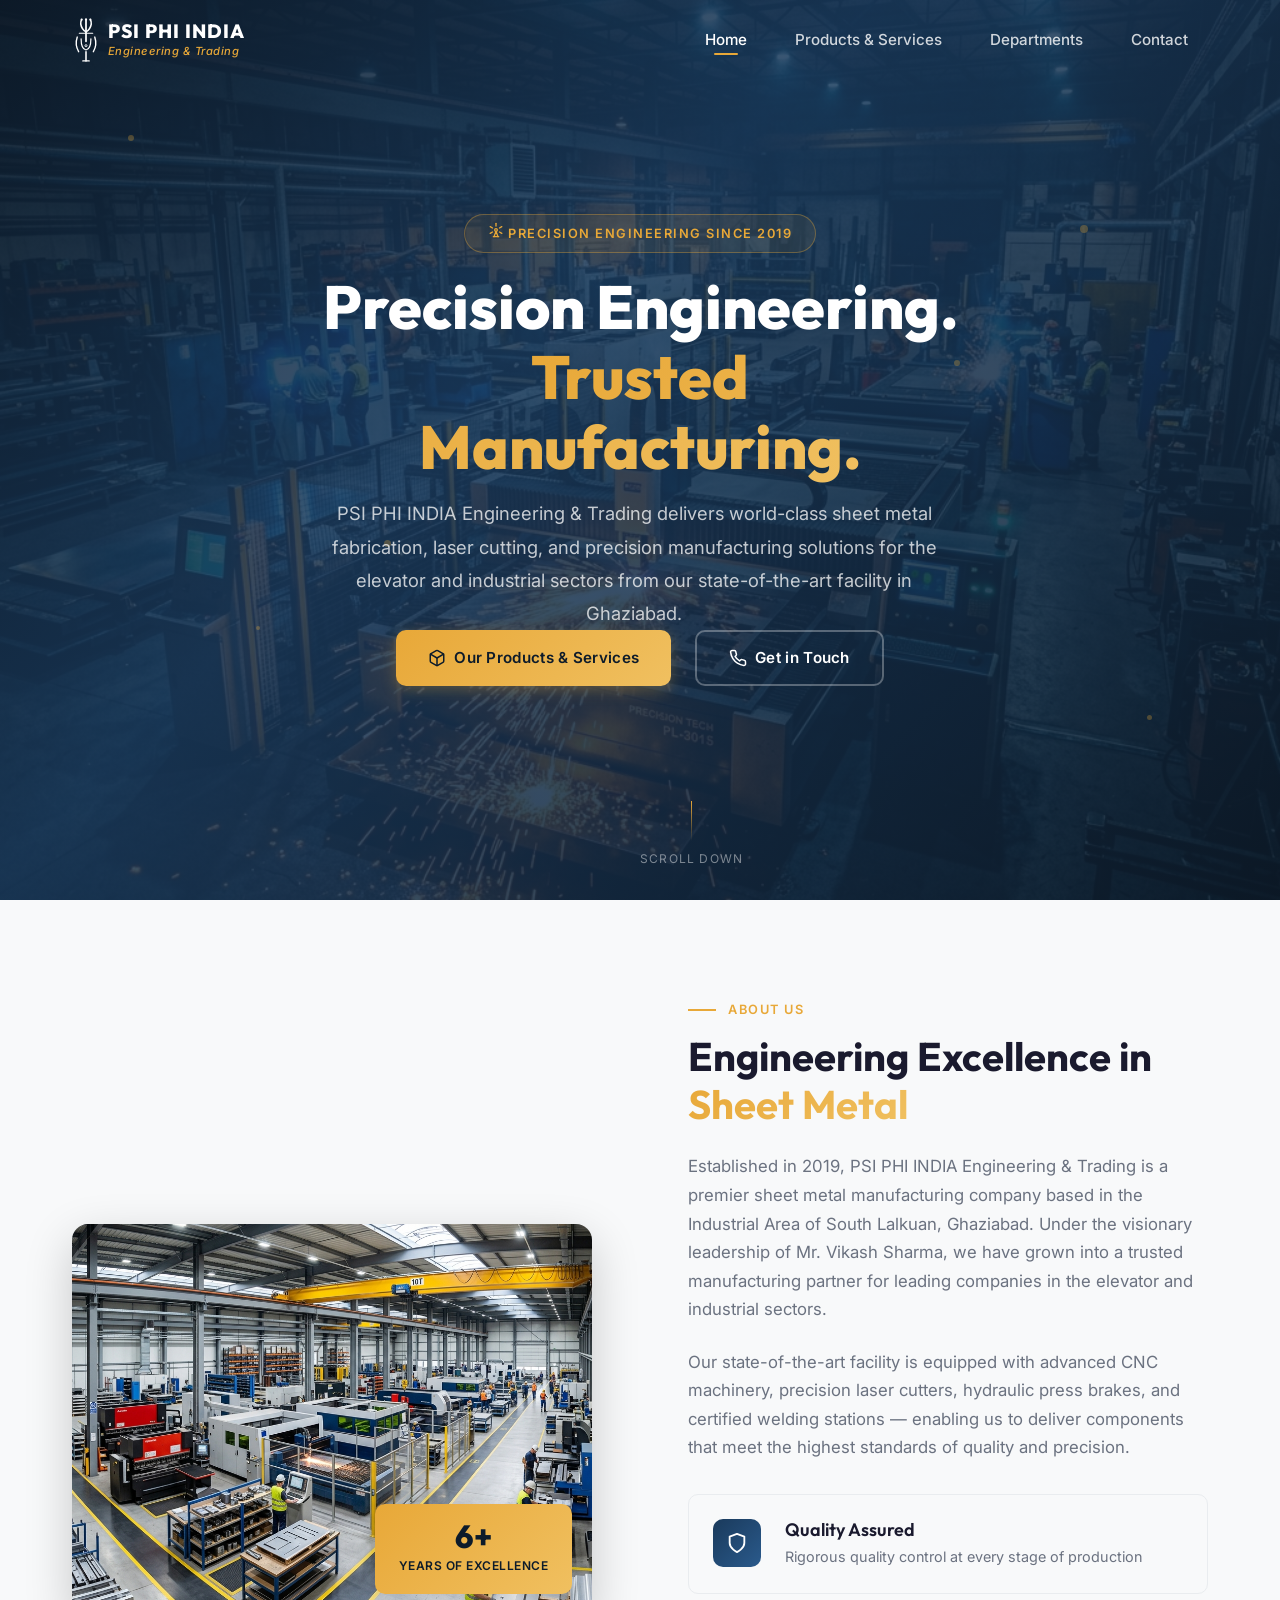
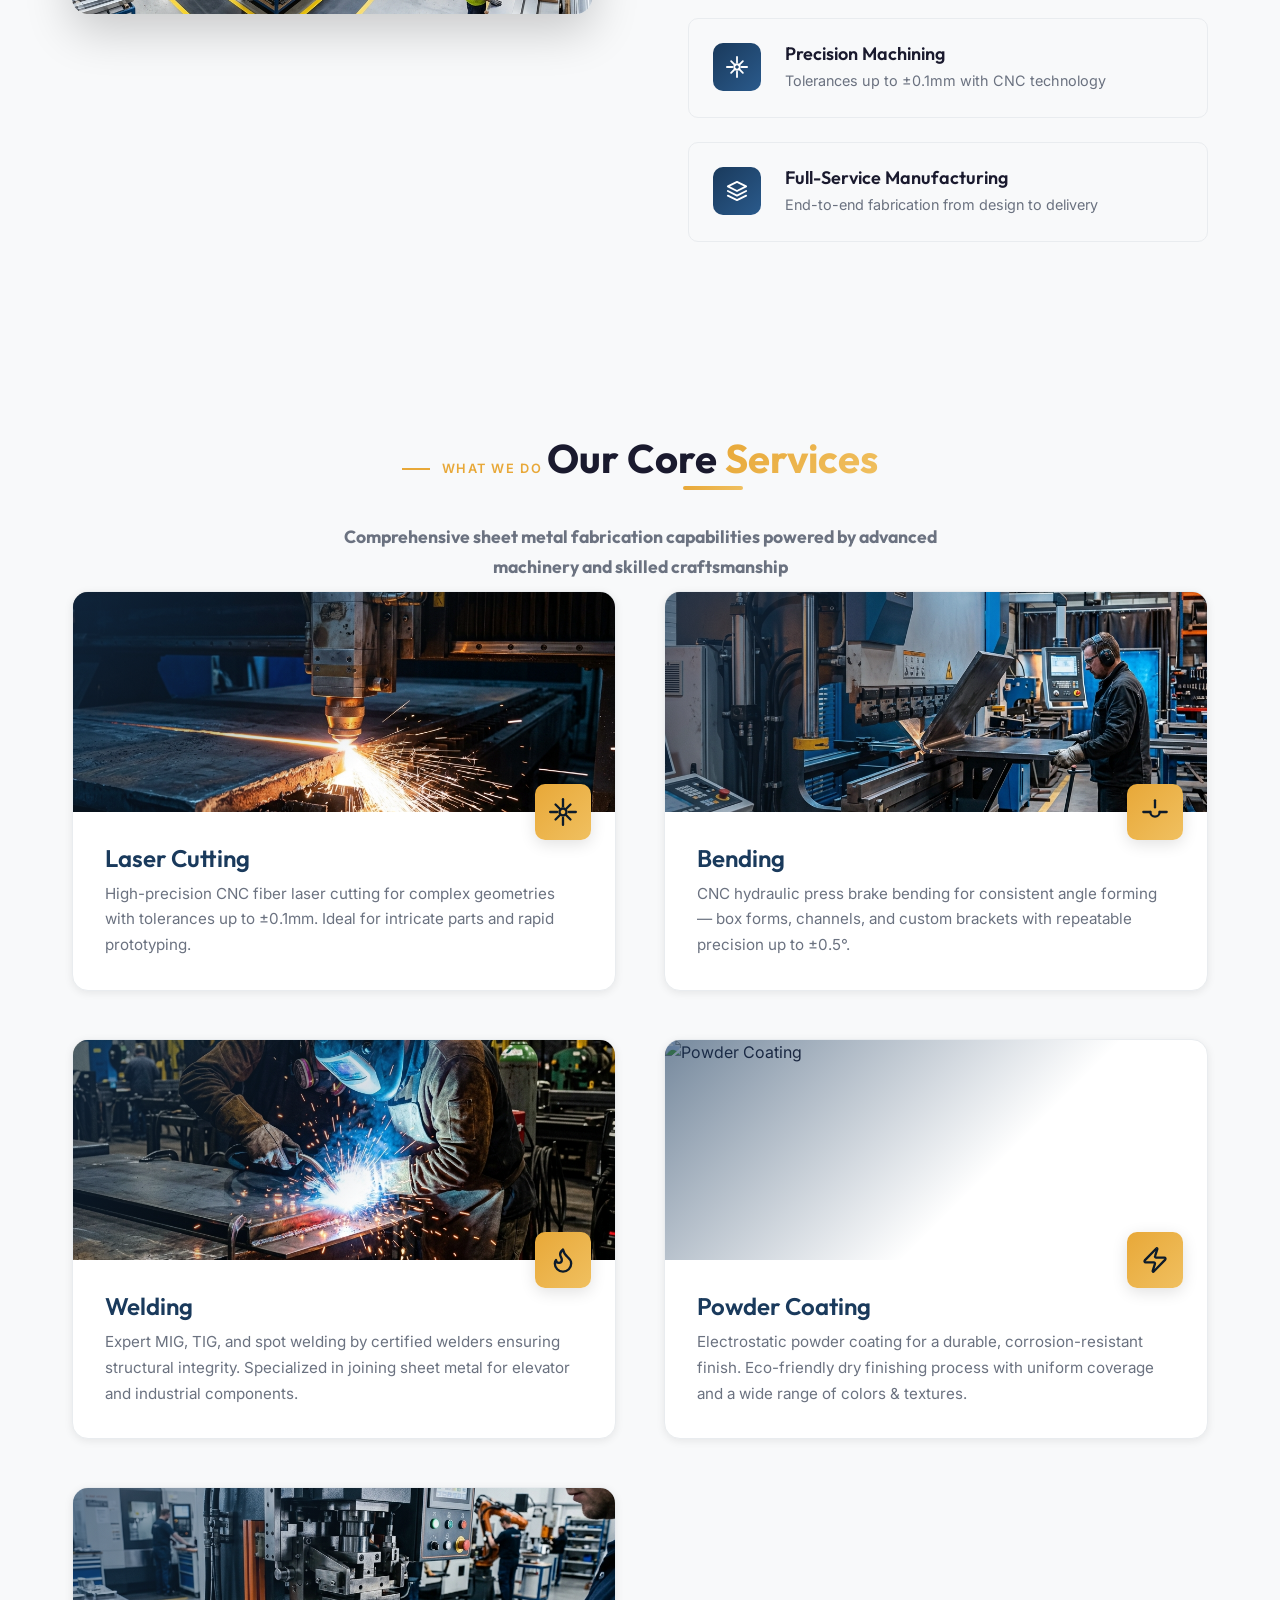
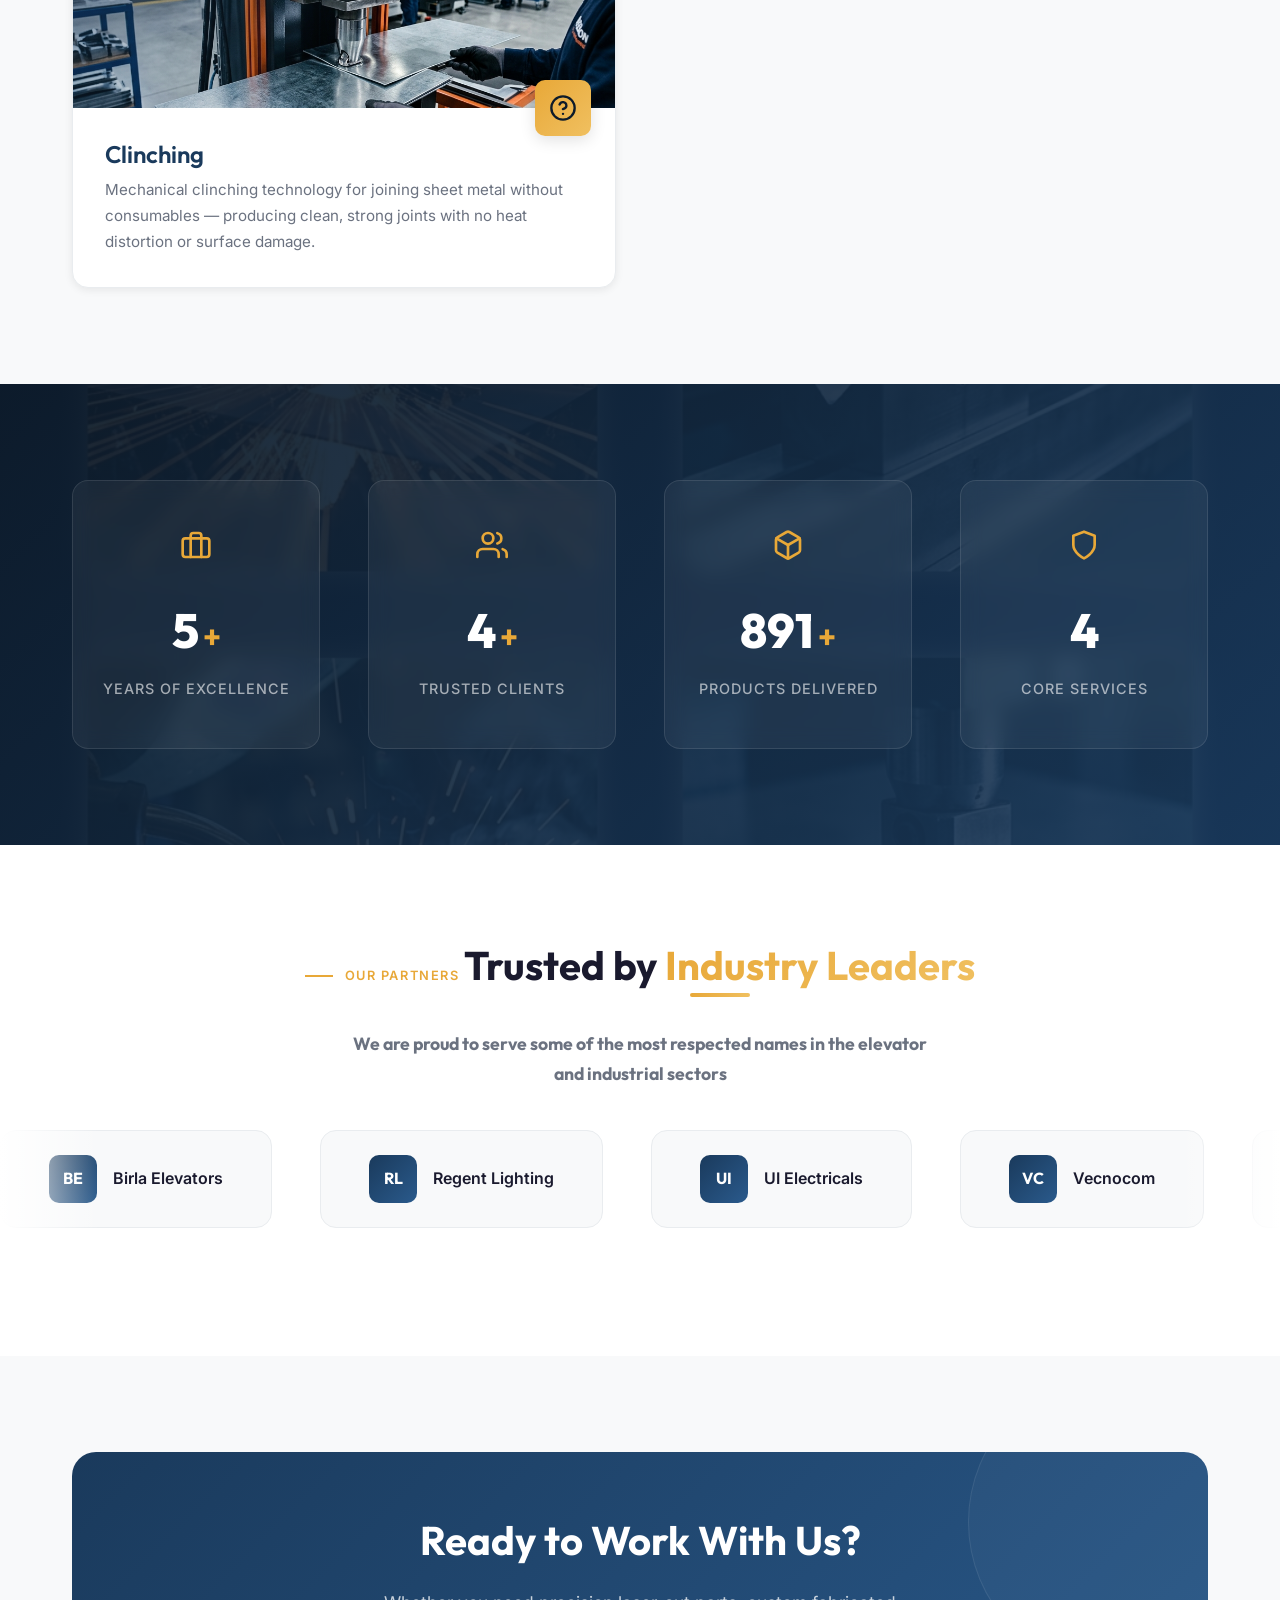
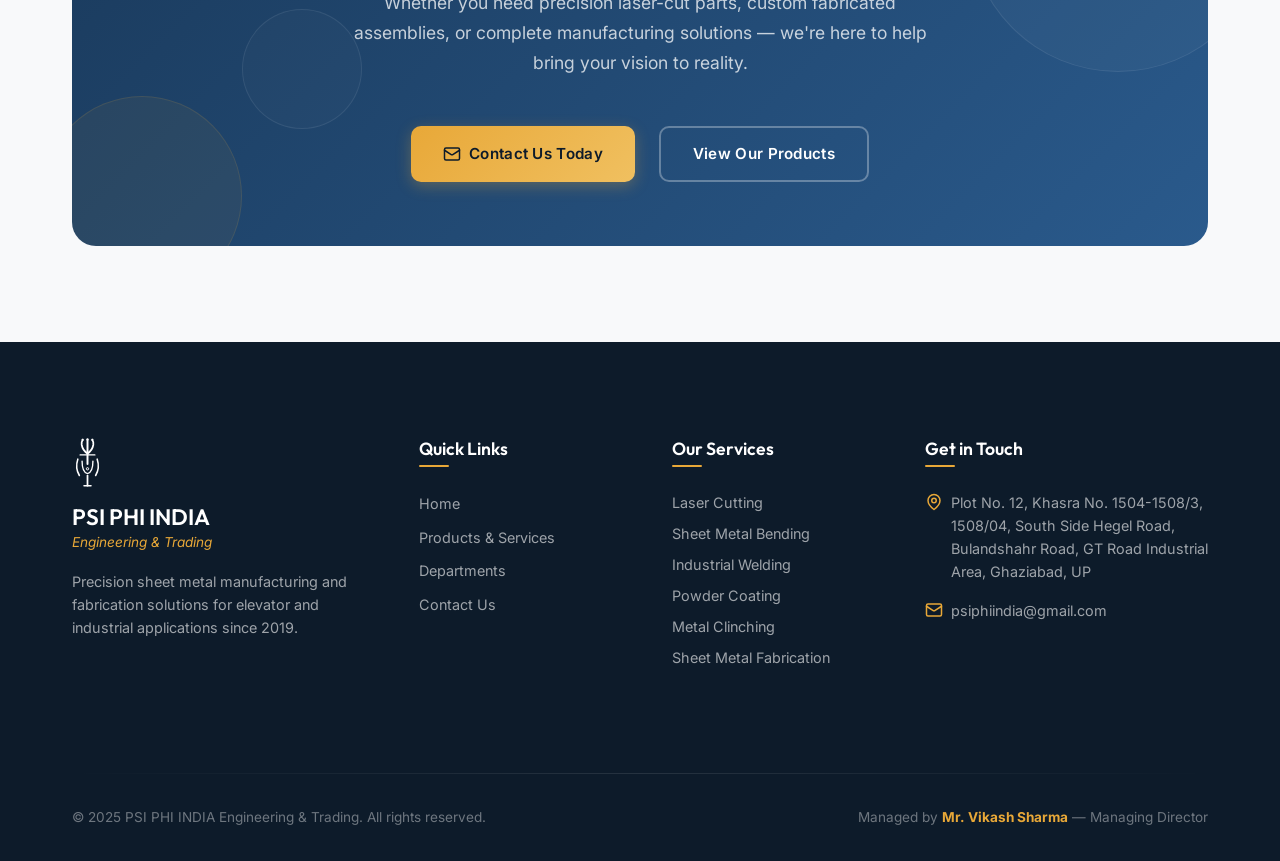
==== index.html @ aa452119 "Make footer email icon open Gmail compose Wrap the "Get in Touch" envelope icon in an anchor that op" ====
<!DOCTYPE html>
<html lang="en">
<head>
    <meta charset="UTF-8">
    <meta name="viewport" content="width=device-width, initial-scale=1.0">
    <title>PSI PHI INDIA | Engineering & Trading — Precision Sheet Metal Manufacturing</title>
    <meta name="description" content="PSI PHI INDIA Engineering & Trading — Premium sheet metal manufacturing, laser cutting, bending, welding & clinching services in Ghaziabad. Serving Birla Elevators, Regent Lighting & more.">
    <meta name="keywords" content="PSI PHI INDIA, sheet metal, laser cutting, bending, welding, clinching, elevator components, Ghaziabad, manufacturing">
    <meta name="author" content="PSI PHI INDIA Engineering & Trading">
    <link rel="icon" type="image/png" href="assets/images/logo.png">
    <link rel="preconnect" href="https://fonts.googleapis.com">
    <link rel="preconnect" href="https://fonts.gstatic.com" crossorigin>
    <link href="https://fonts.googleapis.com/css2?family=Inter:wght@300;400;500;600;700&family=Outfit:wght@400;500;600;700;800;900&display=swap" rel="stylesheet">
    <link rel="stylesheet" href="styles.css">
    <link rel="stylesheet" href="pages/home.css">
    <link rel="stylesheet" href="pages/products.css">
    <link rel="stylesheet" href="pages/departments.css">
    <link rel="stylesheet" href="pages/contact.css">
</head>
<body>
    <!-- ========== NAVBAR ========== -->
    <nav class="navbar" id="navbar">

        <div class="nav-container">
            <a href="#home" class="nav-logo" data-page="home">
                <img src="assets/images/psi-logo.svg" alt="PSI PHI INDIA Logo" class="nav-logo-img">
                <div class="nav-logo-text">
                    <span class="nav-brand">PSI PHI INDIA</span>
                    <span class="nav-tagline">Engineering & Trading</span>
                </div>
            </a>
            <ul class="nav-menu" id="navMenu">
                <li><a href="#home" class="nav-link active" data-page="home">Home</a></li>
                <li><a href="#products" class="nav-link" data-page="products">Products & Services</a></li>
                <li><a href="#departments" class="nav-link" data-page="departments">Departments</a></li>
                <li><a href="#contact" class="nav-link" data-page="contact">Contact</a></li>
            </ul>
            <button class="nav-toggle" id="navToggle" aria-label="Toggle navigation menu">
                <span class="hamburger-line"></span>
                <span class="hamburger-line"></span>
                <span class="hamburger-line"></span>
            </button>
        </div>
    </nav>

    <!-- ========== PAGES CONTAINER ========== -->
    <main id="app">
        <!-- Pages are loaded dynamically via JS -->
    </main>

    <!-- ========== FOOTER ========== -->
    <footer class="footer" id="footer">
        <div class="footer-container">
            <div class="footer-grid">
                <div class="footer-brand">
                    <img src="assets/images/psi-logo.svg" alt="PSI PHI INDIA" class="footer-logo">
                    <h3>PSI PHI INDIA</h3>
                    <p class="footer-tagline">Engineering & Trading</p>
                    <p class="footer-desc">Precision sheet metal manufacturing and fabrication solutions for elevator and industrial applications since 2019.</p>
                </div>
                <div class="footer-links">
                    <h4>Quick Links</h4>
                    <ul>
                        <li><a href="#home" data-page="home">Home</a></li>
                        <li><a href="#products" data-page="products">Products & Services </a></li>
                        <li><a href="#departments" data-page="departments">Departments</a></li>
                        <li><a href="#contact" data-page="contact">Contact Us</a></li>
                    </ul>
                </div>
                <div class="footer-services">
                    <h4>Our Services</h4>
                    <ul>
                        <li>Laser Cutting</li>
                        <li>Sheet Metal Bending</li>
                        <li>Industrial Welding</li>
                        <li>Powder Coating</li>
                        <li>Metal Clinching</li>
                        <li>Sheet Metal Fabrication</li>

                    </ul>
                </div>
                <div class="footer-contact">
                    <h4>Get in Touch</h4>
                    <div class="footer-contact-item">
                        <a class="footer-contact-icon" href="https://www.google.com/maps/place/PSI+PHI+INDIA/@28.6413283,77.4547616,17z/data=!4m6!3m5!1s0x390cef48bd7ecd0b:0x6d89973451ea1caf!8m2!3d28.6400594!4d77.4534438!16s%2Fg%2F11yzxmzncv" target="_blank" rel="noopener noreferrer" aria-label="Open PSI PHI INDIA location on Google Maps">
                            <svg xmlns="http://www.w3.org/2000/svg" width="18" height="18" viewBox="0 0 24 24" fill="none" stroke="currentColor" stroke-width="2" stroke-linecap="round" stroke-linejoin="round"><path d="M20 10c0 6-8 12-8 12s-8-6-8-12a8 8 0 0 1 16 0Z"/><circle cx="12" cy="10" r="3"/></svg>
                        </a>
                        <a href="https://www.google.com/maps/place/PSI+PHI+INDIA/@28.6413283,77.4547616,17z/data=!4m6!3m5!1s0x390cef48bd7ecd0b:0x6d89973451ea1caf!8m2!3d28.6400594!4d77.4534438!16s%2Fg%2F11yzxmzncv" target="_blank" rel="noopener noreferrer">Plot No. 12, Khasra No. 1504-1508/3, 1508/04, South Side Hegel Road, Bulandshahr Road, GT Road Industrial Area, Ghaziabad, UP</a>
                    </div>
                    <div class="footer-contact-item">
                        <a class="footer-contact-icon" href="https://mail.google.com/mail/?view=cm&amp;fs=1&amp;to=psiphiindia@gmail.com" target="_blank" rel="noopener noreferrer" aria-label="Email PSI PHI INDIA via Gmail">
                            <svg xmlns="http://www.w3.org/2000/svg" width="18" height="18" viewBox="0 0 24 24" fill="none" stroke="currentColor" stroke-width="2" stroke-linecap="round" stroke-linejoin="round"><rect width="20" height="16" x="2" y="4" rx="2"/><path d="m22 7-8.97 5.7a1.94 1.94 0 0 1-2.06 0L2 7"/></svg>
                        </a>
                        <a href="mailto:psiphiindia@gmail.com">psiphiindia@gmail.com</a>
                    </div>
                </div>
            </div>
            <div class="footer-bottom">
                <div class="footer-divider"></div>
                <div class="footer-bottom-content">
                    <p>&copy; 2025 PSI PHI INDIA Engineering & Trading. All rights reserved.</p>
                    <p>Managed by <strong>Mr. Vikash Sharma</strong> — Managing Director</p>
                </div>
            </div>
        </div>
    </footer>

    <!-- ========== SCRIPTS ========== -->
    <script src="js/router.js"></script>
    <script src="js/animations.js"></script>
    <script src="js/app.js"></script>
</body>
</html>
---- styles.css ----
/* ==========================================
   PSI PHI INDIA — Global Styles & Design System
   ========================================== */

/* ---------- CSS Custom Properties ---------- */
:root {
    /* Primary Colors */
    --primary: #1a3a5c;
    --primary-light: #2a5a8c;
    --primary-dark: #0f2440;
    --primary-rgb: 26, 58, 92;

    /* Accent Colors */
    --accent: #e8a838;
    --accent-light: #f0c060;
    --accent-dark: #c48820;
    --accent-rgb: 232, 168, 56;

    /* Dark Palette */
    --dark: #0d1b2a;
    --dark-surface: #1b2d44;
    --dark-card: #1f3350;
    --dark-rgb: 13, 27, 42;

    /* Light Palette */
    --light: #f8f9fa;
    --light-surface: #ffffff;
    --light-muted: #e9ecef;

    /* Text */
    --text-primary: #1a1a2e;
    --text-secondary: #6b7280;
    --text-light: #ffffff;
    --text-muted: #9ca3af;

    /* Status */
    --success: #10b981;
    --warning: #f59e0b;
    --error: #ef4444;

    /* Spacing */
    --space-xs: 0.25rem;
    --space-sm: 0.5rem;
    --space-md: 1rem;
    --space-lg: 1.5rem;
    --space-xl: 2rem;
    --space-2xl: 3rem;
    --space-3xl: 4rem;
    --space-4xl: 6rem;

    /* Border Radius */
    --radius-sm: 6px;
    --radius-md: 10px;
    --radius-lg: 16px;
    --radius-xl: 24px;
    --radius-full: 50%;

    /* Shadows */
    --shadow-sm: 0 2px 8px rgba(0, 0, 0, 0.08);
    --shadow-md: 0 4px 16px rgba(0, 0, 0, 0.12);
    --shadow-lg: 0 8px 32px rgba(0, 0, 0, 0.16);
    --shadow-xl: 0 16px 48px rgba(0, 0, 0, 0.2);
    --shadow-glow: 0 0 20px rgba(232, 168, 56, 0.3);
    --shadow-glow-primary: 0 0 20px rgba(26, 58, 92, 0.3);

    /* Transitions */
    --transition-fast: 0.2s ease;
    --transition-base: 0.3s ease;
    --transition-slow: 0.5s ease;
    --transition-spring: 0.4s cubic-bezier(0.34, 1.56, 0.64, 1);

    /* Typography */
    --font-heading: 'Outfit', sans-serif;
    --font-body: 'Inter', sans-serif;

    /* Layout */
    --container-max: 1200px;
    --nav-height: 80px;
}

/* ---------- CSS Reset ---------- */
*,
*::before,
*::after {
    margin: 0;
    padding: 0;
    box-sizing: border-box;
}

html {
    scroll-behavior: smooth;
    font-size: 16px;
}

body {
    font-family: var(--font-body);
    color: var(--text-primary);
    background: var(--light);
    line-height: 1.6;
    overflow-x: hidden;
    -webkit-font-smoothing: antialiased;
    -moz-osx-font-smoothing: grayscale;
}

a {
    text-decoration: none;
    color: inherit;
    transition: color var(--transition-fast);
}

ul {
    list-style: none;
}

img {
    max-width: 100%;
    height: auto;
    display: block;
}

button {
    cursor: pointer;
    border: none;
    outline: none;
    font-family: var(--font-body);
}

input, textarea, select {
    font-family: var(--font-body);
    outline: none;
}

/* ---------- Typography ---------- */
h1, h2, h3, h4, h5, h6 {
    font-family: var(--font-heading);
    line-height: 1.2;
    color: var(--text-primary);
}

h1 {
    font-size: clamp(2.5rem, 5vw, 3.5rem);
    font-weight: 800;
}

h2 {
    font-size: clamp(2rem, 4vw, 2.5rem);
    font-weight: 700;
}

h3 {
    font-size: clamp(1.25rem, 2.5vw, 1.5rem);
    font-weight: 600;
}

h4 {
    font-size: 1.125rem;
    font-weight: 600;
}

p {
    font-size: 1rem;
    line-height: 1.7;
    color: var(--text-secondary);
}

/* ---------- Utility Classes ---------- */
.container {
    width: 100%;
    max-width: var(--container-max);
    margin: 0 auto;
    padding: 0 var(--space-xl);
}

.section {
    padding: var(--space-4xl) 0;
}

.section-title {
    text-align: center;
    margin-bottom: var(--space-3xl);
}

.section-title h2 {
    margin-bottom: var(--space-md);
    position: relative;
    display: inline-block;
}

.section-title h2::after {
    content: '';
    position: absolute;
    bottom: -8px;
    left: 50%;
    transform: translateX(-50%);
    width: 60px;
    height: 4px;
    background: linear-gradient(90deg, var(--accent), var(--accent-light));
    border-radius: 2px;
}

.section-title p {
    max-width: 600px;
    margin: var(--space-lg) auto 0;
    font-size: 1.1rem;
}

.text-accent {
    color: var(--accent);
}

.text-primary {
    color: var(--primary);
}

.btn {
    display: inline-flex;
    align-items: center;
    gap: var(--space-sm);
    padding: 14px 32px;
    border-radius: var(--radius-md);
    font-weight: 600;
    font-size: 0.95rem;
    letter-spacing: 0.3px;
    transition: all var(--transition-base);
    position: relative;
    overflow: hidden;
}

.btn::before {
    content: '';
    position: absolute;
    inset: 0;
    background: linear-gradient(135deg, rgba(255,255,255,0.1), rgba(255,255,255,0));
    opacity: 0;
    transition: opacity var(--transition-base);
}

.btn:hover::before {
    opacity: 1;
}

.btn-primary {
    background: linear-gradient(135deg, var(--primary), var(--primary-light));
    color: var(--text-light);
    box-shadow: 0 4px 15px rgba(var(--primary-rgb), 0.3);
}

.btn-primary:hover {
    transform: translateY(-2px);
    box-shadow: 0 8px 25px rgba(var(--primary-rgb), 0.4);
}

.btn-accent {
    background: linear-gradient(135deg, var(--accent), var(--accent-light));
    color: var(--dark);
    box-shadow: 0 4px 15px rgba(var(--accent-rgb), 0.3);
}

.btn-accent:hover {
    transform: translateY(-2px);
    box-shadow: 0 8px 25px rgba(var(--accent-rgb), 0.4);
}

.btn-outline {
    background: transparent;
    color: var(--text-light);
    border: 2px solid rgba(255, 255, 255, 0.3);
}

.btn-outline:hover {
    background: rgba(255, 255, 255, 0.1);
    border-color: rgba(255, 255, 255, 0.6);
    transform: translateY(-2px);
}

/* ---------- Navbar ---------- */
.navbar {
    position: fixed;
    top: 0;
    left: 0;
    width: 100%;
    height: var(--nav-height);
    z-index: 1000;
    transition: all var(--transition-base);
    background: transparent;
}

.navbar.scrolled {
    background: rgba(13, 27, 42, 0.92);
    backdrop-filter: blur(20px);
    -webkit-backdrop-filter: blur(20px);
    box-shadow: 0 4px 30px rgba(0, 0, 0, 0.15);
    height: 70px;
}

.nav-container {
    max-width: var(--container-max);
    margin: 0 auto;
    padding: 0 var(--space-xl);
    height: 100%;
    display: flex;
    align-items: center;
    justify-content: space-between;
}

.nav-logo {
    display: flex;
    align-items: center;
    gap: var(--space-sm);
    z-index: 1001;
}

.nav-logo-img {
    height: 45px;
    width: auto;
    filter: brightness(0) invert(1);
    transition: all var(--transition-base);
}

.navbar.scrolled .nav-logo-img {
    height: 38px;
}

.nav-logo-text {
    display: flex;
    flex-direction: column;
}

.nav-brand {
    font-family: var(--font-heading);
    font-weight: 800;
    font-size: 1.2rem;
    color: var(--text-light);
    letter-spacing: 1px;
    line-height: 1.2;
}

.nav-tagline {
    font-size: 0.7rem;
    color: var(--accent);
    font-weight: 500;
    letter-spacing: 0.5px;
    font-style: italic;
}

.nav-menu {
    display: flex;
    align-items: center;
    gap: var(--space-sm);
}

.nav-link {
    padding: 10px 20px;
    color: rgba(255, 255, 255, 0.8);
    font-weight: 500;
    font-size: 0.95rem;
    border-radius: var(--radius-md);
    transition: all var(--transition-base);
    position: relative;
}

.nav-link::after {
    content: '';
    position: absolute;
    bottom: 4px;
    left: 50%;
    transform: translateX(-50%);
    width: 0;
    height: 2px;
    background: var(--accent);
    transition: width var(--transition-base);
    border-radius: 1px;
}

.nav-link:hover,
.nav-link.active {
    color: var(--text-light);
}

.nav-link:hover::after,
.nav-link.active::after {
    width: 24px;
}

.nav-toggle {
    display: none;
    flex-direction: column;
    gap: 5px;
    background: transparent;
    padding: 8px;
    z-index: 1001;
}

.hamburger-line {
    display: block;
    width: 24px;
    height: 2px;
    background: var(--text-light);
    border-radius: 1px;
    transition: all var(--transition-base);
}

.nav-toggle.active .hamburger-line:nth-child(1) {
    transform: translateY(7px) rotate(45deg);
}

.nav-toggle.active .hamburger-line:nth-child(2) {
    opacity: 0;
}

.nav-toggle.active .hamburger-line:nth-child(3) {
    transform: translateY(-7px) rotate(-45deg);
}

/* ---------- Page Transitions ---------- */
.page {
    display: none;
    opacity: 0;
    transform: translateY(20px);
    transition: opacity 0.4s ease, transform 0.4s ease;
}

.page.active {
    display: block;
}

.page.visible {
    opacity: 1;
    transform: translateY(0);
}

/* ---------- Page Hero ---------- */
.page-hero {
    position: relative;
    min-height: 45vh;
    display: flex;
    align-items: center;
    justify-content: center;
    text-align: center;
    padding: calc(var(--nav-height) + var(--space-3xl)) var(--space-xl) var(--space-3xl);
    overflow: hidden;
}

.page-hero::before {
    content: '';
    position: absolute;
    inset: 0;
    background: linear-gradient(135deg, rgba(13, 27, 42, 0.9), rgba(26, 58, 92, 0.85));
    z-index: 1;
}

.page-hero-bg {
    position: absolute;
    inset: 0;
    background-size: cover;
    background-position: center;
    background-repeat: no-repeat;
}

.page-hero-content {
    position: relative;
    z-index: 2;
    max-width: 700px;
}

.page-hero-content h1 {
    color: var(--text-light);
    margin-bottom: var(--space-lg);
}

.page-hero-content p {
    color: rgba(255, 255, 255, 0.8);
    font-size: 1.15rem;
}

.breadcrumb {
    display: flex;
    align-items: center;
    justify-content: center;
    gap: var(--space-sm);
    margin-bottom: var(--space-lg);
    font-size: 0.9rem;
}

.breadcrumb a {
    color: var(--accent);
}

.breadcrumb span {
    color: rgba(255, 255, 255, 0.6);
}

/* ---------- Footer ---------- */
.footer {
    background: var(--dark);
    color: var(--text-light);
    padding-top: var(--space-4xl);
}

.footer-container {
    max-width: var(--container-max);
    margin: 0 auto;
    padding: 0 var(--space-xl);
}

.footer-grid {
    display: grid;
    grid-template-columns: 1.5fr 1fr 1fr 1.5fr;
    gap: var(--space-3xl);
    padding-bottom: var(--space-3xl);
}

.footer-brand h3 {
    color: var(--text-light);
    font-family: var(--font-heading);
    font-size: 1.4rem;
    margin-top: var(--space-md);
}

.footer-logo {
    height: 50px;
    filter: brightness(0) invert(1);
}

.footer-tagline {
    color: var(--accent) !important;
    font-style: italic;
    font-size: 0.85rem !important;
    margin-bottom: var(--space-md);
}

.footer-desc {
    font-size: 0.9rem !important;
    color: rgba(255, 255, 255, 0.6) !important;
    line-height: 1.6 !important;
}

.footer-links h4,
.footer-services h4,
.footer-contact h4 {
    color: var(--text-light);
    font-family: var(--font-heading);
    font-size: 1.1rem;
    margin-bottom: var(--space-lg);
    position: relative;
    padding-bottom: var(--space-sm);
}

.footer-links h4::after,
.footer-services h4::after,
.footer-contact h4::after {
    content: '';
    position: absolute;
    bottom: 0;
    left: 0;
    width: 30px;
    height: 2px;
    background: var(--accent);
    border-radius: 1px;
}

.footer-links li,
.footer-services li {
    margin-bottom: var(--space-sm);
}

.footer-links a,
.footer-services li {
    color: rgba(255, 255, 255, 0.6);
    font-size: 0.9rem;
    transition: all var(--transition-fast);
}

.footer-links a:hover {
    color: var(--accent);
    padding-left: 4px;
}

.footer-contact-item {
    display: flex;
    align-items: flex-start;
    gap: var(--space-sm);
    margin-bottom: var(--space-md);
    color: rgba(255, 255, 255, 0.6);
    font-size: 0.9rem;
}

.footer-contact-item svg {
    flex-shrink: 0;
    color: var(--accent);
    margin-top: 2px;
}

.footer-contact-item a {
    color: rgba(255, 255, 255, 0.6);
    transition: color var(--transition-fast);
}

.footer-contact-item a:hover {
    color: var(--accent);
}

.footer-contact-icon {
    flex-shrink: 0;
    display: inline-flex;
    line-height: 0;
}

.footer-contact-icon:hover svg {
    color: var(--accent-light);
}

.footer-bottom {
    padding: var(--space-xl) 0;
}

.footer-divider {
    height: 1px;
    background: linear-gradient(90deg, transparent, rgba(255, 255, 255, 0.1), transparent);
    margin-bottom: var(--space-xl);
}

.footer-bottom-content {
    display: flex;
    justify-content: space-between;
    align-items: center;
    flex-wrap: wrap;
    gap: var(--space-md);
}

.footer-bottom-content p {
    color: rgba(255, 255, 255, 0.4);
    font-size: 0.85rem;
}

.footer-bottom-content strong {
    color: var(--accent);
}

/* ---------- Scroll Reveal ---------- */
.scroll-reveal {
    opacity: 0;
    transform: translateY(30px);
    transition: opacity 0.6s ease, transform 0.6s ease;
    /* CSS safety fallback: if JS never adds .revealed, show content after 3s */
    animation: revealFallback 0.6s ease 3s forwards;
}

.scroll-reveal.revealed {
    opacity: 1;
    transform: translateY(0);
    animation: none;
}

@keyframes revealFallback {
    to {
        opacity: 1;
        transform: translateY(0);
    }
}

.scroll-reveal.delay-1 { transition-delay: 0.1s; }
.scroll-reveal.delay-2 { transition-delay: 0.2s; }
.scroll-reveal.delay-3 { transition-delay: 0.3s; }
.scroll-reveal.delay-4 { transition-delay: 0.4s; }
.scroll-reveal.delay-5 { transition-delay: 0.5s; }
.scroll-reveal.delay-6 { transition-delay: 0.6s; }

/* ---------- Keyframe Animations ---------- */
@keyframes fadeInUp {
    from {
        opacity: 0;
        transform: translateY(30px);
    }
    to {
        opacity: 1;
        transform: translateY(0);
    }
}

@keyframes fadeInDown {
    from {
        opacity: 0;
        transform: translateY(-30px);
    }
    to {
        opacity: 1;
        transform: translateY(0);
    }
}

@keyframes fadeInLeft {
    from {
        opacity: 0;
        transform: translateX(-30px);
    }
    to {
        opacity: 1;
        transform: translateX(0);
    }
}

@keyframes fadeInRight {
    from {
        opacity: 0;
        transform: translateX(30px);
    }
    to {
        opacity: 1;
        transform: translateX(0);
    }
}

@keyframes scaleIn {
    from {
        opacity: 0;
        transform: scale(0.9);
    }
    to {
        opacity: 1;
        transform: scale(1);
    }
}

@keyframes float {
    0%, 100% { transform: translateY(0); }
    50% { transform: translateY(-10px); }
}

@keyframes pulse {
    0%, 100% { opacity: 1; }
    50% { opacity: 0.6; }
}

@keyframes shimmer {
    0% { background-position: -200% 0; }
    100% { background-position: 200% 0; }
}

@keyframes marquee {
    0% { transform: translateX(0); }
    100% { transform: translateX(-50%); }
}

@keyframes countUp {
    from { opacity: 0; transform: translateY(10px); }
    to { opacity: 1; transform: translateY(0); }
}

@keyframes gradientMove {
    0% { background-position: 0% 50%; }
    50% { background-position: 100% 50%; }
    100% { background-position: 0% 50%; }
}

@keyframes particleFloat {
    0%, 100% {
        transform: translate(0, 0) scale(1);
        opacity: 0.3;
    }
    25% {
        transform: translate(30px, -40px) scale(1.2);
        opacity: 0.6;
    }
    50% {
        transform: translate(-20px, -80px) scale(0.8);
        opacity: 0.4;
    }
    75% {
        transform: translate(40px, -40px) scale(1.1);
        opacity: 0.5;
    }
}

/* ---------- Responsive ---------- */
@media (max-width: 1024px) {
    .footer-grid {
        grid-template-columns: 1fr 1fr;
        gap: var(--space-2xl);
    }
}

@media (max-width: 768px) {
    :root {
        --nav-height: 70px;
    }

    .nav-toggle {
        display: flex;
    }

    .nav-menu {
        position: fixed;
        top: 0;
        right: -100%;
        width: 280px;
        height: 100vh;
        background: rgba(13, 27, 42, 0.98);
        backdrop-filter: blur(20px);
        flex-direction: column;
        justify-content: center;
        align-items: center;
        gap: var(--space-sm);
        transition: right var(--transition-base);
        box-shadow: -10px 0 30px rgba(0, 0, 0, 0.3);
    }

    .nav-menu.active {
        right: 0;
    }

    .nav-link {
        font-size: 1.1rem;
        padding: 14px 30px;
    }

    .footer-grid {
        grid-template-columns: 1fr;
        gap: var(--space-2xl);
    }

    .footer-bottom-content {
        flex-direction: column;
        text-align: center;
    }

    .section {
        padding: var(--space-3xl) 0;
    }

    .container {
        padding: 0 var(--space-lg);
    }
}

@media (max-width: 480px) {
    html {
        font-size: 14px;
    }

    .btn {
        padding: 12px 24px;
        font-size: 0.9rem;
    }

    .page-hero {
        min-height: 35vh;
    }
}
---- pages/home.css ----
/* ==========================================
   Home Page Styles
   ========================================== */

/* ---------- Hero Section ---------- */
.hero {
    position: relative;
    min-height: 100vh;
    display: flex;
    align-items: center;
    justify-content: center;
    overflow: hidden;
}

.hero-bg {
    position: absolute;
    inset: 0;
    z-index: 0;
}

.hero-bg-img {
    width: 100%;
    height: 100%;
    object-fit: cover;
}

.hero-overlay {
    position: absolute;
    inset: 0;
    background: linear-gradient(
        135deg,
        rgba(13, 27, 42, 0.92) 0%,
        rgba(26, 58, 92, 0.85) 40%,
        rgba(13, 27, 42, 0.88) 100%
    );
    z-index: 1;
}

.hero-particles {
    position: absolute;
    inset: 0;
    z-index: 2;
    pointer-events: none;
}

.particle {
    position: absolute;
    width: 6px;
    height: 6px;
    background: var(--accent);
    border-radius: 50%;
    opacity: 0.3;
    animation: particleFloat 8s infinite ease-in-out;
}

.particle-1 { top: 15%; left: 10%; animation-delay: 0s; animation-duration: 10s; }
.particle-2 { top: 25%; right: 15%; animation-delay: 2s; animation-duration: 12s; width: 8px; height: 8px; }
.particle-3 { bottom: 30%; left: 20%; animation-delay: 1s; animation-duration: 9s; width: 4px; height: 4px; }
.particle-4 { top: 40%; right: 25%; animation-delay: 3s; animation-duration: 11s; }
.particle-5 { bottom: 20%; right: 10%; animation-delay: 0.5s; animation-duration: 13s; width: 5px; height: 5px; }
.particle-6 { top: 60%; left: 30%; animation-delay: 4s; animation-duration: 8s; width: 7px; height: 7px; }

.hero-content {
    position: relative;
    z-index: 3;
    text-align: center;
    max-width: 800px;
    padding: 0 var(--space-xl);
    animation: fadeInUp 1s ease forwards;
}

.hero-badge {
    display: inline-flex;
    align-items: center;
    gap: var(--space-sm);
    background: rgba(232, 168, 56, 0.15);
    border: 1px solid rgba(232, 168, 56, 0.3);
    color: var(--accent);
    padding: 8px 20px;
    border-radius: var(--radius-xl);
    font-size: 0.85rem;
    font-weight: 500;
    margin-bottom: var(--space-xl);
    animation: fadeInDown 0.8s ease forwards;
    animation-delay: 0.3s;
    opacity: 0;
}

.hero-title {
    color: var(--text-light);
    margin-bottom: var(--space-xl);
    animation: fadeInUp 1s ease forwards;
    animation-delay: 0.2s;
    opacity: 0;
}

.hero-subtitle {
    color: rgba(255, 255, 255, 0.75) !important;
    font-size: 1.15rem !important;
    max-width: 650px;
    margin: 0 auto var(--space-2xl);
    line-height: 1.8 !important;
    animation: fadeInUp 1s ease forwards;
    animation-delay: 0.4s;
    opacity: 0;
}

.hero-actions {
    display: flex;
    gap: var(--space-lg);
    justify-content: center;
    flex-wrap: wrap;
    animation: fadeInUp 1s ease forwards;
    animation-delay: 0.6s;
    opacity: 0;
}

.hero-scroll-indicator {
    position: absolute;
    bottom: 30px;
    left: 50%;
    transform: translateX(-50%);
    z-index: 3;
    display: flex;
    flex-direction: column;
    align-items: center;
    gap: var(--space-sm);
    color: rgba(255, 255, 255, 0.4);
    font-size: 0.75rem;
    letter-spacing: 1px;
    text-transform: uppercase;
    animation: fadeInUp 1s ease forwards;
    animation-delay: 1s;
    opacity: 0;
}

.scroll-line {
    width: 1px;
    height: 40px;
    background: linear-gradient(to bottom, var(--accent), transparent);
    animation: pulse 2s ease-in-out infinite;
}

/* ---------- Section Label ---------- */
.section-label {
    display: inline-block;
    color: var(--accent);
    font-weight: 600;
    font-size: 0.85rem;
    letter-spacing: 2px;
    text-transform: uppercase;
    margin-bottom: var(--space-md);
    position: relative;
    padding-left: 40px;
}

.section-label::before {
    content: '';
    position: absolute;
    left: 0;
    top: 50%;
    transform: translateY(-50%);
    width: 28px;
    height: 2px;
    background: var(--accent);
}

/* ---------- About Section ---------- */
.about-grid {
    display: grid;
    grid-template-columns: 1fr 1fr;
    gap: var(--space-4xl);
    align-items: center;
}

.about-image {
    position: relative;
    border-radius: var(--radius-lg);
    overflow: hidden;
    box-shadow: var(--shadow-xl);
}

.about-image img {
    width: 100%;
    height: 100%;
    object-fit: cover;
    aspect-ratio: 4/3;
    transition: transform 0.6s ease;
}

.about-image:hover img {
    transform: scale(1.05);
}

.about-image-badge {
    position: absolute;
    bottom: 20px;
    right: 20px;
    background: linear-gradient(135deg, var(--accent), var(--accent-light));
    color: var(--dark);
    padding: 16px 24px;
    border-radius: var(--radius-md);
    text-align: center;
    box-shadow: var(--shadow-lg);
}

.badge-number {
    display: block;
    font-family: var(--font-heading);
    font-size: 2rem;
    font-weight: 800;
    line-height: 1;
}

.badge-text {
    font-size: 0.75rem;
    font-weight: 600;
    text-transform: uppercase;
    letter-spacing: 0.5px;
}

.about-content h2 {
    margin-bottom: var(--space-lg);
}

.about-text {
    margin-bottom: var(--space-lg);
    font-size: 1.05rem;
}

.about-features {
    display: flex;
    flex-direction: column;
    gap: var(--space-lg);
    margin-top: var(--space-xl);
}

.about-feature {
    display: flex;
    align-items: flex-start;
    gap: var(--space-lg);
    padding: var(--space-lg);
    border-radius: var(--radius-md);
    background: var(--light);
    border: 1px solid var(--light-muted);
    transition: all var(--transition-base);
}

.about-feature:hover {
    border-color: var(--accent);
    box-shadow: var(--shadow-sm);
    transform: translateX(5px);
}

.feature-icon {
    flex-shrink: 0;
    width: 48px;
    height: 48px;
    display: flex;
    align-items: center;
    justify-content: center;
    background: linear-gradient(135deg, var(--primary), var(--primary-light));
    border-radius: var(--radius-md);
    color: var(--text-light);
}

.about-feature h4 {
    margin-bottom: 4px;
}

.about-feature p {
    font-size: 0.9rem;
    margin: 0;
}

/* ---------- Services Section ---------- */
.services {
    background: var(--light);
}

.services-grid {
    display: grid;
    grid-template-columns: repeat(2, 1fr);
    gap: var(--space-2xl);
}

.service-card {
    background: var(--light-surface);
    border-radius: var(--radius-lg);
    overflow: hidden;
    box-shadow: var(--shadow-sm);
    border: 1px solid var(--light-muted);
    transition: all var(--transition-base);
}

.service-card:hover {
    transform: translateY(-8px);
    box-shadow: var(--shadow-lg);
    border-color: rgba(232, 168, 56, 0.3);
}

.service-image {
    position: relative;
    height: 220px;
    overflow: hidden;
}

.service-image img {
    width: 100%;
    height: 100%;
    object-fit: cover;
    transition: transform 0.6s ease;
}

.service-card:hover .service-image img {
    transform: scale(1.08);
}

.service-image-overlay {
    position: absolute;
    inset: 0;
    background: linear-gradient(to top, rgba(13, 27, 42, 0.6), transparent);
}

.service-content {
    padding: var(--space-xl);
    position: relative;
}

.service-icon {
    position: absolute;
    top: -28px;
    right: 24px;
    width: 56px;
    height: 56px;
    display: flex;
    align-items: center;
    justify-content: center;
    background: linear-gradient(135deg, var(--accent), var(--accent-light));
    border-radius: var(--radius-md);
    color: var(--dark);
    box-shadow: var(--shadow-md);
    transition: transform var(--transition-spring);
}

.service-card:hover .service-icon {
    transform: rotate(10deg) scale(1.1);
}

.service-content h3 {
    margin-bottom: var(--space-sm);
    color: var(--primary);
}

.service-content p {
    font-size: 0.95rem;
    line-height: 1.7;
}

/* ---------- Stats Section ---------- */
.stats {
    position: relative;
    overflow: hidden;
}

.stats-bg {
    position: absolute;
    inset: 0;
}

.stats-bg-img {
    width: 100%;
    height: 100%;
    object-fit: cover;
}

.stats-overlay {
    position: absolute;
    inset: 0;
    background: linear-gradient(135deg, rgba(13, 27, 42, 0.94), rgba(26, 58, 92, 0.9));
}

.stats .container {
    position: relative;
    z-index: 2;
}

.stats-grid {
    display: grid;
    grid-template-columns: repeat(4, 1fr);
    gap: var(--space-2xl);
}

.stat-card {
    text-align: center;
    padding: var(--space-2xl) var(--space-lg);
    background: rgba(255, 255, 255, 0.05);
    border: 1px solid rgba(255, 255, 255, 0.1);
    border-radius: var(--radius-lg);
    backdrop-filter: blur(10px);
    transition: all var(--transition-base);
}

.stat-card:hover {
    background: rgba(255, 255, 255, 0.1);
    border-color: rgba(232, 168, 56, 0.3);
    transform: translateY(-5px);
}

.stat-icon {
    color: var(--accent);
    margin-bottom: var(--space-lg);
}

.stat-number {
    font-family: var(--font-heading);
    font-size: 3rem;
    font-weight: 800;
    color: var(--text-light);
    display: inline;
}

.stat-suffix {
    font-family: var(--font-heading);
    font-size: 2rem;
    font-weight: 700;
    color: var(--accent);
    display: inline;
}

.stat-label {
    color: rgba(255, 255, 255, 0.6);
    font-size: 0.9rem;
    font-weight: 500;
    margin-top: var(--space-sm);
    text-transform: uppercase;
    letter-spacing: 1px;
}

/* ---------- Clients Marquee ---------- */
.clients-marquee {
    background: var(--light-surface);
    overflow: hidden;
}

.marquee-wrapper {
    overflow: hidden;
    padding: var(--space-xl) 0;
    position: relative;
}

.marquee-wrapper::before,
.marquee-wrapper::after {
    content: '';
    position: absolute;
    top: 0;
    bottom: 0;
    width: 100px;
    z-index: 2;
    pointer-events: none;
}

.marquee-wrapper::before {
    left: 0;
    background: linear-gradient(to right, var(--light-surface), transparent);
}

.marquee-wrapper::after {
    right: 0;
    background: linear-gradient(to left, var(--light-surface), transparent);
}

.marquee-track {
    display: flex;
    gap: var(--space-2xl);
    animation: marquee 30s linear infinite;
    width: max-content;
}

.marquee-track:hover {
    animation-play-state: paused;
}

.marquee-item {
    flex-shrink: 0;
}

.client-logo-card {
    display: flex;
    align-items: center;
    gap: var(--space-md);
    padding: var(--space-lg) var(--space-2xl);
    background: var(--light);
    border: 1px solid var(--light-muted);
    border-radius: var(--radius-lg);
    transition: all var(--transition-base);
    white-space: nowrap;
}

.client-logo-card:hover {
    border-color: var(--accent);
    box-shadow: var(--shadow-glow);
    transform: translateY(-3px);
}

.client-initial {
    width: 48px;
    height: 48px;
    display: flex;
    align-items: center;
    justify-content: center;
    background: linear-gradient(135deg, var(--primary), var(--primary-light));
    border-radius: var(--radius-md);
    color: var(--text-light);
    font-family: var(--font-heading);
    font-weight: 700;
    font-size: 1rem;
}

.client-logo-card span {
    font-weight: 600;
    color: var(--text-primary);
    font-size: 1rem;
}

/* ---------- CTA Section ---------- */
.cta {
    padding-bottom: var(--space-4xl);
}

.cta-card {
    position: relative;
    background: linear-gradient(135deg, var(--primary), var(--primary-dark));
    border-radius: var(--radius-xl);
    padding: var(--space-4xl);
    text-align: center;
    overflow: hidden;
}

.cta-content {
    position: relative;
    z-index: 2;
}

.cta-content h2 {
    color: var(--text-light);
    margin-bottom: var(--space-lg);
}

.cta-content p {
    color: rgba(255, 255, 255, 0.75) !important;
    font-size: 1.1rem !important;
    max-width: 600px;
    margin: 0 auto var(--space-2xl);
}

.cta-actions {
    display: flex;
    gap: var(--space-lg);
    justify-content: center;
    flex-wrap: wrap;
}

.cta-decoration {
    position: absolute;
    inset: 0;
    z-index: 1;
    pointer-events: none;
}

.cta-circle {
    position: absolute;
    border-radius: 50%;
    border: 1px solid rgba(232, 168, 56, 0.15);
}

.cta-circle-1 {
    width: 300px;
    height: 300px;
    top: -100px;
    right: -50px;
    animation: float 6s ease-in-out infinite;
}

.cta-circle-2 {
    width: 200px;
    height: 200px;
    bottom: -60px;
    left: -40px;
    animation: float 8s ease-in-out infinite;
    animation-delay: 1s;
}

.cta-circle-3 {
    width: 150px;
    height: 150px;
    top: 30%;
    left: 15%;
    animation: float 7s ease-in-out infinite;
    animation-delay: 2s;
}

/* ---------- Responsive ---------- */
@media (max-width: 1024px) {
    .services-grid {
        grid-template-columns: repeat(2, 1fr);
        gap: var(--space-xl);
    }

    .stats-grid {
        grid-template-columns: repeat(2, 1fr);
    }
}

@media (max-width: 768px) {
    .hero {
        min-height: 90vh;
    }

    .about-grid {
        grid-template-columns: 1fr;
        gap: var(--space-2xl);
    }

    .services-grid {
        grid-template-columns: 1fr;
    }

    .stats-grid {
        grid-template-columns: repeat(2, 1fr);
        gap: var(--space-lg);
    }

    .cta-card {
        padding: var(--space-2xl);
    }

    .hero-scroll-indicator {
        display: none;
    }
}

@media (max-width: 480px) {
    .stats-grid {
        grid-template-columns: 1fr;
    }

    .hero-actions {
        flex-direction: column;
        align-items: center;
    }

    .cta-actions {
        flex-direction: column;
        align-items: center;
    }
}
---- pages/products.css ----
/* ==========================================================================
   PSI PHI INDIA — Products & Clients Page Styles
   ========================================================================== */

/* ---------- PAGE HERO ---------- */
.products-hero {
  position: relative;
  min-height: 85vh;
  display: flex;
  align-items: center;
  justify-content: center;
  overflow: hidden;
}

.page-hero-bg {
  position: absolute;
  inset: 0;
  z-index: 0;
}

.page-hero-bg img {
  width: 100%;
  height: 100%;
  object-fit: cover;
  object-position: center;
}

.page-hero-overlay {
  position: absolute;
  inset: 0;
  background: linear-gradient(
    135deg,
    rgba(13, 27, 42, 0.92) 0%,
    rgba(26, 58, 92, 0.85) 40%,
    rgba(42, 90, 140, 0.78) 100%
  );
  z-index: 1;
}

.page-hero-content {
  position: relative;
  z-index: 2;
  text-align: center;
  max-width: 800px;
  padding: 0 2rem;
}

.hero-badge {
  display: inline-block;
  padding: 0.5rem 1.5rem;
  background: rgba(232, 168, 56, 0.15);
  border: 1px solid rgba(232, 168, 56, 0.35);
  border-radius: 100px;
  color: var(--accent-light);
  font-family: 'Inter', sans-serif;
  font-size: 0.85rem;
  font-weight: 600;
  letter-spacing: 0.08em;
  text-transform: uppercase;
  margin-bottom: 1.5rem;
  backdrop-filter: blur(8px);
}

.hero-heading {
  font-family: 'Outfit', sans-serif;
  font-size: clamp(2.5rem, 6vw, 4.5rem);
  font-weight: 800;
  color: #ffffff;
  line-height: 1.1;
  margin-bottom: 1.25rem;
  letter-spacing: -0.02em;
}

.text-accent {
  color: var(--accent);
}

.hero-subtitle {
  font-family: 'Inter', sans-serif;
  font-size: clamp(1rem, 2vw, 1.2rem);
  color: rgba(255, 255, 255, 0.75);
  line-height: 1.7;
  max-width: 640px;
  margin: 0 auto 2.5rem;
  font-weight: 400;
}

.hero-stats {
  display: flex;
  align-items: center;
  justify-content: center;
  gap: 2rem;
  padding: 1.5rem 2.5rem;
  background: rgba(255, 255, 255, 0.06);
  border: 1px solid rgba(255, 255, 255, 0.1);
  border-radius: 16px;
  backdrop-filter: blur(12px);
}

.hero-stat {
  display: flex;
  flex-direction: column;
  align-items: center;
  gap: 0.25rem;
}

.hero-stat-value {
  font-family: 'Outfit', sans-serif;
  font-size: 2rem;
  font-weight: 700;
  color: var(--accent);
}

.hero-stat-label {
  font-family: 'Inter', sans-serif;
  font-size: 0.8rem;
  color: rgba(255, 255, 255, 0.6);
  text-transform: uppercase;
  letter-spacing: 0.06em;
  font-weight: 500;
}

.hero-stat-divider {
  width: 1px;
  height: 40px;
  background: rgba(255, 255, 255, 0.15);
}

/* Hero Scroll Indicator */
.hero-scroll-indicator {
  position: absolute;
  bottom: 2rem;
  left: 50%;
  transform: translateX(-50%);
  z-index: 2;
  display: flex;
  flex-direction: column;
  align-items: center;
  gap: 0.5rem;
  color: rgba(255, 255, 255, 0.45);
  font-family: 'Inter', sans-serif;
  font-size: 0.75rem;
  letter-spacing: 0.1em;
  text-transform: uppercase;
}

.scroll-arrow {
  animation: bounceDown 2s ease-in-out infinite;
}

@keyframes bounceDown {
  0%, 100% { transform: translateY(0); }
  50%      { transform: translateY(6px); }
}

/* ---------- SECTION COMMON ---------- */
/* .section and .container are handled globally in styles.css */

.section-header {
  text-align: center;
  max-width: 680px;
  margin: 0 auto 4rem;
}

.section-label {
  display: inline-block;
  font-family: 'Inter', sans-serif;
  font-size: 0.8rem;
  font-weight: 600;
  letter-spacing: 0.12em;
  text-transform: uppercase;
  color: var(--accent);
  margin-bottom: 0.75rem;
}

.section-title {
  font-family: 'Outfit', sans-serif;
  font-size: clamp(2rem, 4vw, 3rem);
  font-weight: 700;
  color: var(--text-primary);
  line-height: 1.2;
  margin-bottom: 1rem;
}

.section-desc {
  font-family: 'Inter', sans-serif;
  font-size: 1.05rem;
  color: var(--text-secondary);
  line-height: 1.7;
}

/* ---------- SERVICES DETAIL SECTION ---------- */
.services-section {
  background: var(--light);
}

.services-detail-grid {
  display: flex;
  flex-direction: column;
  gap: 4rem;
}

.service-detail-card {
  display: grid;
  grid-template-columns: 1fr 1fr;
  gap: 3rem;
  align-items: center;
  background: #ffffff;
  border-radius: 20px;
  overflow: hidden;
  box-shadow: 0 4px 24px rgba(0, 0, 0, 0.06);
  transition: box-shadow 0.4s ease, transform 0.4s ease;
}

.service-detail-card:hover {
  box-shadow: 0 12px 48px rgba(0, 0, 0, 0.1);
  transform: translateY(-4px);
}

/* Reverse layout for alternating cards */
.service-detail-card.reverse {
  direction: rtl;
}
.service-detail-card.reverse > * {
  direction: ltr;
}

/* Service Image */
.service-detail-image {
  position: relative;
  height: 100%;
  min-height: 380px;
  overflow: hidden;
}

.service-detail-image img {
  width: 100%;
  height: 100%;
  object-fit: cover;
  transition: transform 0.6s ease;
}

.service-detail-card:hover .service-detail-image img {
  transform: scale(1.05);
}

.service-image-overlay {
  position: absolute;
  inset: 0;
  background: linear-gradient(135deg, rgba(26, 58, 92, 0.6), transparent 60%);
  display: flex;
  align-items: flex-start;
  padding: 1.5rem;
}

.service-number {
  font-family: 'Outfit', sans-serif;
  font-size: 2.5rem;
  font-weight: 800;
  color: rgba(255, 255, 255, 0.25);
  line-height: 1;
}

/* Service Content */
.service-detail-content {
  padding: 2.5rem 2.5rem 2.5rem 0;
}

.service-detail-card.reverse .service-detail-content {
  padding: 2.5rem 0 2.5rem 2.5rem;
}

.service-icon-badge {
  display: inline-flex;
  align-items: center;
  justify-content: center;
  width: 52px;
  height: 52px;
  background: linear-gradient(135deg, var(--primary), var(--primary-light));
  border-radius: 14px;
  color: #ffffff;
  margin-bottom: 1.25rem;
  box-shadow: 0 4px 12px rgba(26, 58, 92, 0.25);
}

.service-detail-title {
  font-family: 'Outfit', sans-serif;
  font-size: 1.75rem;
  font-weight: 700;
  color: var(--text-primary);
  margin-bottom: 0.35rem;
}

.service-detail-subtitle {
  font-family: 'Inter', sans-serif;
  font-size: 0.9rem;
  color: var(--accent);
  font-weight: 600;
  text-transform: uppercase;
  letter-spacing: 0.04em;
  margin-bottom: 1rem;
}

.service-detail-desc {
  font-family: 'Inter', sans-serif;
  font-size: 0.95rem;
  color: var(--text-secondary);
  line-height: 1.75;
  margin-bottom: 1.5rem;
}

.service-detail-desc strong {
  color: var(--text-primary);
  font-weight: 600;
}

/* Service Features List */
.service-features {
  list-style: none;
  padding: 0;
  margin: 0;
  display: flex;
  flex-direction: column;
  gap: 0.65rem;
}

.service-features li {
  display: flex;
  align-items: center;
  gap: 0.65rem;
  font-family: 'Inter', sans-serif;
  font-size: 0.9rem;
  color: var(--text-secondary);
  line-height: 1.4;
}

.service-features li svg {
  flex-shrink: 0;
  color: var(--accent);
}

/* ---------- PRODUCTS GALLERY SECTION ---------- */
.products-section {
  background: #ffffff;
}

.products-grid {
  display: grid;
  grid-template-columns: repeat(3, 1fr);
  gap: 2rem;
}

.product-card {
  border-radius: 16px;
  overflow: hidden;
  background: var(--light);
  box-shadow: 0 2px 16px rgba(0, 0, 0, 0.06);
  transition: box-shadow 0.4s ease, transform 0.4s ease;
}

.product-card:hover {
  box-shadow: 0 12px 40px rgba(0, 0, 0, 0.12);
  transform: translateY(-6px);
}

/* Product Image Container */
.product-image {
  position: relative;
  height: 240px;
  overflow: hidden;
}

.product-image img {
  width: 100%;
  height: 100%;
  object-fit: cover;
  transition: transform 0.6s ease;
}

.product-card:hover .product-image img {
  transform: scale(1.1);
}

/* Product Overlay */
.product-overlay {
  position: absolute;
  inset: 0;
  background: linear-gradient(
    to top,
    rgba(13, 27, 42, 0.95) 0%,
    rgba(26, 58, 92, 0.85) 50%,
    rgba(42, 90, 140, 0.6) 100%
  );
  display: flex;
  align-items: flex-end;
  padding: 1.5rem;
  opacity: 0;
  transition: opacity 0.4s ease;
}

.product-card:hover .product-overlay {
  opacity: 1;
}

.product-overlay-content {
  transform: translateY(12px);
  transition: transform 0.4s ease;
}

.product-card:hover .product-overlay-content {
  transform: translateY(0);
}

.product-category {
  display: inline-block;
  padding: 0.25rem 0.75rem;
  background: rgba(232, 168, 56, 0.2);
  border: 1px solid rgba(232, 168, 56, 0.4);
  border-radius: 100px;
  color: var(--accent-light);
  font-family: 'Inter', sans-serif;
  font-size: 0.7rem;
  font-weight: 600;
  letter-spacing: 0.05em;
  text-transform: uppercase;
  margin-bottom: 0.6rem;
}

.product-overlay-content h4 {
  font-family: 'Outfit', sans-serif;
  font-size: 1.15rem;
  font-weight: 600;
  color: #ffffff;
  margin-bottom: 0.5rem;
}

.product-overlay-content p {
  font-family: 'Inter', sans-serif;
  font-size: 0.82rem;
  color: rgba(255, 255, 255, 0.75);
  line-height: 1.6;
}

/* Product Info Bar */
.product-info {
  padding: 1.25rem 1.5rem;
  display: flex;
  align-items: center;
  justify-content: space-between;
  gap: 0.75rem;
}

.product-title {
  font-family: 'Outfit', sans-serif;
  font-size: 1rem;
  font-weight: 600;
  color: var(--text-primary);
}

.product-tag {
  display: inline-block;
  padding: 0.3rem 0.75rem;
  background: rgba(26, 58, 92, 0.08);
  border-radius: 100px;
  font-family: 'Inter', sans-serif;
  font-size: 0.72rem;
  font-weight: 500;
  color: var(--primary-light);
  white-space: nowrap;
}

/* ---------- CLIENTS SHOWCASE SECTION ---------- */
.clients-section {
  background: var(--light);
}

.clients-grid {
  display: grid;
  grid-template-columns: repeat(2, 1fr);
  gap: 2rem;
}

/* Last client card spans full width and centers */
.clients-grid .client-card:last-child {
  grid-column: 1 / -1;
  max-width: 580px;
  justify-self: center;
  width: 100%;
}

.client-card {
  position: relative;
  background: #ffffff;
  border-radius: 16px;
  overflow: hidden;
  box-shadow: 0 2px 16px rgba(0, 0, 0, 0.05);
  transition: box-shadow 0.4s ease, transform 0.4s ease;
  display: flex;
}

.client-card:hover {
  box-shadow: 0 12px 40px rgba(0, 0, 0, 0.1);
  transform: translateY(-4px);
}

/* Left Accent Bar */
.client-accent-bar {
  width: 5px;
  flex-shrink: 0;
  background: linear-gradient(to bottom, var(--accent), var(--accent-light));
  border-radius: 0;
  transition: width 0.3s ease;
}

.client-card:hover .client-accent-bar {
  width: 7px;
}

/* Client Content */
.client-content {
  padding: 2rem;
  flex: 1;
}

.client-header {
  display: flex;
  align-items: center;
  gap: 1rem;
  margin-bottom: 1rem;
}

.client-icon {
  display: flex;
  align-items: center;
  justify-content: center;
  width: 56px;
  height: 56px;
  background: linear-gradient(135deg, rgba(26, 58, 92, 0.08), rgba(42, 90, 140, 0.12));
  border-radius: 14px;
  color: var(--primary);
  flex-shrink: 0;
}

.client-name {
  font-family: 'Outfit', sans-serif;
  font-size: 1.25rem;
  font-weight: 700;
  color: var(--text-primary);
  margin-bottom: 0.15rem;
}

.client-industry {
  font-family: 'Inter', sans-serif;
  font-size: 0.8rem;
  color: var(--accent);
  font-weight: 600;
  text-transform: uppercase;
  letter-spacing: 0.04em;
}

.client-desc {
  font-family: 'Inter', sans-serif;
  font-size: 0.92rem;
  color: var(--text-secondary);
  line-height: 1.7;
  margin-bottom: 1.25rem;
}

/* Client Tags */
.client-tags {
  display: flex;
  flex-wrap: wrap;
  gap: 0.5rem;
}

.client-tags span {
  padding: 0.3rem 0.8rem;
  background: rgba(26, 58, 92, 0.06);
  border: 1px solid rgba(26, 58, 92, 0.1);
  border-radius: 100px;
  font-family: 'Inter', sans-serif;
  font-size: 0.75rem;
  font-weight: 500;
  color: var(--primary-light);
  transition: background 0.3s ease, color 0.3s ease;
}

.client-card:hover .client-tags span {
  background: rgba(232, 168, 56, 0.1);
  border-color: rgba(232, 168, 56, 0.25);
  color: var(--accent);
}

/* ---------- CTA SECTION ---------- */
.cta-section {
  background: #ffffff;
  padding: 4rem 0 6rem;
}

.cta-card {
  position: relative;
  background: linear-gradient(135deg, var(--primary), var(--primary-light));
  border-radius: 24px;
  padding: 4rem;
  overflow: hidden;
  text-align: center;
}

.cta-content {
  position: relative;
  z-index: 2;
}

.cta-title {
  font-family: 'Outfit', sans-serif;
  font-size: clamp(1.75rem, 3.5vw, 2.5rem);
  font-weight: 700;
  color: #ffffff;
  margin-bottom: 1rem;
}

.cta-desc {
  font-family: 'Inter', sans-serif;
  font-size: 1.05rem;
  color: rgba(255, 255, 255, 0.75);
  line-height: 1.7;
  max-width: 560px;
  margin: 0 auto 2rem;
}

.cta-btn {
  display: inline-flex;
  align-items: center;
  gap: 0.6rem;
  padding: 1rem 2.25rem;
  background: var(--accent);
  color: var(--dark);
  font-family: 'Outfit', sans-serif;
  font-size: 1.05rem;
  font-weight: 600;
  border: none;
  border-radius: 12px;
  text-decoration: none;
  cursor: pointer;
  transition: background 0.3s ease, transform 0.3s ease, box-shadow 0.3s ease;
  box-shadow: 0 4px 16px rgba(232, 168, 56, 0.35);
}

.cta-btn:hover {
  background: var(--accent-light);
  transform: translateY(-2px);
  box-shadow: 0 8px 24px rgba(232, 168, 56, 0.45);
}

.cta-btn svg {
  transition: transform 0.3s ease;
}

.cta-btn:hover svg {
  transform: translateX(4px);
}

/* CTA Decorative Circles */
.cta-pattern {
  position: absolute;
  inset: 0;
  z-index: 1;
  pointer-events: none;
}

.cta-circle {
  position: absolute;
  border-radius: 50%;
  border: 1px solid rgba(255, 255, 255, 0.08);
}

.cta-circle-1 {
  width: 300px;
  height: 300px;
  top: -80px;
  right: -60px;
  background: rgba(255, 255, 255, 0.03);
}

.cta-circle-2 {
  width: 200px;
  height: 200px;
  bottom: -50px;
  left: -30px;
  background: rgba(232, 168, 56, 0.06);
  border-color: rgba(232, 168, 56, 0.12);
}

.cta-circle-3 {
  width: 120px;
  height: 120px;
  top: 40%;
  left: 15%;
  background: rgba(255, 255, 255, 0.02);
}

/* scroll-reveal handled globally in styles.css */

/* ---------- RESPONSIVE: TABLET (≤ 768px) ---------- */
@media (max-width: 768px) {
  .products-hero {
    min-height: 70vh;
  }

  .hero-stats {
    flex-direction: column;
    gap: 1rem;
    padding: 1.25rem 2rem;
  }

  .hero-stat-divider {
    width: 50px;
    height: 1px;
  }

  .section {
    padding: 4rem 0;
  }

  .section-header {
    margin-bottom: 3rem;
  }

  /* Services: Stack vertically */
  .service-detail-card {
    grid-template-columns: 1fr;
  }

  .service-detail-card.reverse {
    direction: ltr;
  }

  .service-detail-image {
    min-height: 260px;
  }

  .service-detail-content,
  .service-detail-card.reverse .service-detail-content {
    padding: 2rem;
  }

  /* Products: 2 columns */
  .products-grid {
    grid-template-columns: repeat(2, 1fr);
    gap: 1.5rem;
  }

  .product-image {
    height: 200px;
  }

  .product-info {
    flex-direction: column;
    align-items: flex-start;
    gap: 0.5rem;
    padding: 1rem 1.25rem;
  }

  /* Clients: single column */
  .clients-grid {
    grid-template-columns: 1fr;
  }

  .clients-grid .client-card:last-child {
    max-width: 100%;
  }

  /* CTA */
  .cta-card {
    padding: 3rem 2rem;
  }
}

/* ---------- RESPONSIVE: MOBILE (≤ 480px) ---------- */
@media (max-width: 480px) {
  .products-hero {
    min-height: 65vh;
  }

  .hero-badge {
    font-size: 0.75rem;
    padding: 0.4rem 1rem;
  }

  .hero-stats {
    padding: 1rem 1.25rem;
  }

  .hero-stat-value {
    font-size: 1.5rem;
  }

  .hero-scroll-indicator {
    display: none;
  }

  .container {
    padding: 0 1.25rem;
  }

  .section {
    padding: 3rem 0;
  }

  .services-detail-grid {
    gap: 2.5rem;
  }

  .service-detail-image {
    min-height: 200px;
  }

  .service-detail-content,
  .service-detail-card.reverse .service-detail-content {
    padding: 1.5rem;
  }

  .service-detail-title {
    font-size: 1.4rem;
  }

  /* Products: single column */
  .products-grid {
    grid-template-columns: 1fr;
    gap: 1.25rem;
  }

  .product-image {
    height: 220px;
  }

  /* Product overlay always visible on mobile for accessibility */
  .product-overlay {
    opacity: 1;
    background: linear-gradient(
      to top,
      rgba(13, 27, 42, 0.9) 0%,
      transparent 100%
    );
  }

  .product-overlay-content {
    transform: translateY(0);
  }

  .product-overlay-content p {
    display: none;
  }

  /* CTA */
  .cta-card {
    padding: 2.5rem 1.5rem;
    border-radius: 16px;
  }

  .cta-title {
    font-size: 1.5rem;
  }

  .cta-desc {
    font-size: 0.95rem;
  }

  .cta-circle-1 {
    width: 200px;
    height: 200px;
  }

  .cta-circle-2 {
    width: 140px;
    height: 140px;
  }
}
---- pages/departments.css ----
/* ============================================================
   DEPARTMENTS PAGE — PSI PHI INDIA
   ============================================================ */

/* --- Design Tokens (scoped) --- */
.departments-page {
  --primary: #1a3a5c;
  --primary-light: #2a5a8c;
  --accent: #e8a838;
  --accent-light: #f0c060;
  --dark: #0d1b2a;
  --dark-surface: #1b2d44;
  --light: #f8f9fa;
  --text-primary: #1a1a2e;
  --text-secondary: #6b7280;

  --font-heading: 'Outfit', sans-serif;
  --font-body: 'Inter', sans-serif;

  --radius-sm: 8px;
  --radius-md: 14px;
  --radius-lg: 20px;
  --shadow-card: 0 4px 24px rgba(0, 0, 0, 0.06);
  --shadow-card-hover: 0 12px 40px rgba(0, 0, 0, 0.12);
  --transition-base: 0.35s cubic-bezier(0.25, 0.46, 0.45, 0.94);
}

/* ============================================================
   PAGE HERO
   ============================================================ */
.departments-page .page-hero {
  position: relative;
  min-height: 420px;
  display: flex;
  align-items: center;
  justify-content: center;
  text-align: center;
  background-size: cover;
  background-position: center;
  background-repeat: no-repeat;
  overflow: hidden;
}

.departments-page .page-hero-overlay {
  position: absolute;
  inset: 0;
  background: linear-gradient(
    135deg,
    rgba(13, 27, 42, 0.88) 0%,
    rgba(26, 58, 92, 0.78) 50%,
    rgba(13, 27, 42, 0.88) 100%
  );
  z-index: 1;
}

.departments-page .page-hero-content {
  position: relative;
  z-index: 2;
  max-width: 720px;
  padding: 60px 24px;
}

.departments-page .page-hero-title {
  font-family: var(--font-heading);
  font-size: clamp(2rem, 5vw, 3.2rem);
  font-weight: 800;
  color: #fff;
  margin: 0 0 16px;
  letter-spacing: -0.02em;
  line-height: 1.15;
}

.departments-page .page-hero-title::after {
  content: '';
  display: block;
  width: 60px;
  height: 4px;
  background: linear-gradient(90deg, var(--accent), var(--accent-light));
  border-radius: 2px;
  margin: 18px auto 0;
}

.departments-page .page-hero-subtitle {
  font-family: var(--font-body);
  font-size: clamp(1rem, 2vw, 1.15rem);
  color: rgba(255, 255, 255, 0.82);
  line-height: 1.7;
  margin: 0;
}

/* ============================================================
   SECTION TITLES & DESCRIPTIONS
   ============================================================ */
.departments-page .section-title {
  font-family: var(--font-heading);
  font-size: clamp(1.6rem, 3.5vw, 2.4rem);
  font-weight: 700;
  color: var(--text-primary);
  text-align: center;
  margin: 0 0 12px;
  letter-spacing: -0.015em;
}

.departments-page .section-title::after {
  content: '';
  display: block;
  width: 50px;
  height: 3px;
  background: linear-gradient(90deg, var(--accent), var(--accent-light));
  border-radius: 2px;
  margin: 14px auto 0;
}

.departments-page .section-title--light {
  color: #fff;
}

.departments-page .section-description {
  font-family: var(--font-body);
  font-size: 1.05rem;
  color: var(--text-secondary);
  text-align: center;
  max-width: 600px;
  margin: 20px auto 48px;
  line-height: 1.7;
}

.departments-page .section-description--light {
  color: rgba(255, 255, 255, 0.7);
}

/* ============================================================
   DEPARTMENTS SECTION
   ============================================================ */
.departments-page .departments-section {
  padding: 80px 24px;
  background: var(--light);
}

.departments-page .departments-section .container {
  max-width: 1200px;
  margin: 0 auto;
}

/* ============================================================
   DEPARTMENTS GRID
   ============================================================ */
.departments-page .departments-grid {
  display: grid;
  grid-template-columns: repeat(3, 1fr);
  gap: 32px;
}

/* ============================================================
   DEPARTMENT CARD
   ============================================================ */
.departments-page .department-card {
  position: relative;
  background: #fff;
  border-radius: var(--radius-md);
  padding: 36px 30px 32px;
  border-left: 4px solid var(--accent);
  box-shadow: var(--shadow-card);
  transition:
    transform var(--transition-base),
    box-shadow var(--transition-base),
    border-color var(--transition-base);
  display: flex;
  flex-direction: column;
  gap: 20px;
}

.departments-page .department-card:hover {
  transform: translateY(-6px) scale(1.015);
  box-shadow: var(--shadow-card-hover);
  border-left-color: var(--accent-light);
}

/* --- Department Icon --- */
.departments-page .dept-icon {
  width: 60px;
  height: 60px;
  border-radius: 50%;
  background: linear-gradient(135deg, var(--primary), var(--primary-light));
  display: flex;
  align-items: center;
  justify-content: center;
  flex-shrink: 0;
  transition: transform var(--transition-base);
}

.departments-page .department-card:hover .dept-icon {
  transform: rotate(-8deg) scale(1.08);
}

.departments-page .dept-icon svg {
  width: 30px;
  height: 30px;
  color: #fff;
}

/* --- Department Info --- */
.departments-page .dept-info h3 {
  font-family: var(--font-heading);
  font-size: 1.3rem;
  font-weight: 700;
  color: var(--text-primary);
  margin: 0 0 8px;
}

.departments-page .dept-info p {
  font-family: var(--font-body);
  font-size: 0.935rem;
  color: var(--text-secondary);
  line-height: 1.65;
  margin: 0 0 16px;
}

/* --- Department Highlights List --- */
.departments-page .dept-highlights {
  list-style: none;
  padding: 0;
  margin: 0;
  display: flex;
  flex-wrap: wrap;
  gap: 8px;
}

.departments-page .dept-highlights li {
  font-family: var(--font-body);
  font-size: 0.78rem;
  font-weight: 500;
  color: var(--primary);
  background: rgba(26, 58, 92, 0.07);
  padding: 5px 12px;
  border-radius: 20px;
  transition: background var(--transition-base), color var(--transition-base);
}

.departments-page .department-card:hover .dept-highlights li {
  background: rgba(232, 168, 56, 0.12);
  color: var(--dark);
}

/* ============================================================
   LEADERSHIP SECTION
   ============================================================ */
.departments-page .leadership-section {
  padding: 90px 24px;
  background: linear-gradient(160deg, var(--dark) 0%, var(--dark-surface) 100%);
  position: relative;
  overflow: hidden;
}

/* Subtle decorative glow */
.departments-page .leadership-section::before {
  content: '';
  position: absolute;
  top: -120px;
  right: -120px;
  width: 380px;
  height: 380px;
  background: radial-gradient(circle, rgba(232, 168, 56, 0.1) 0%, transparent 70%);
  border-radius: 50%;
  pointer-events: none;
}

.departments-page .leadership-section .container {
  max-width: 800px;
  margin: 0 auto;
}

/* --- Leader Card --- */
.departments-page .leader-card {
  display: flex;
  flex-direction: column;
  align-items: center;
  text-align: center;
  background: rgba(255, 255, 255, 0.04);
  backdrop-filter: blur(12px);
  -webkit-backdrop-filter: blur(12px);
  border: 1px solid rgba(255, 255, 255, 0.08);
  border-radius: var(--radius-lg);
  padding: 50px 40px;
  gap: 28px;
}

/* --- Leader Avatar --- */
.departments-page .leader-avatar {
  flex-shrink: 0;
}

.departments-page .leader-avatar-img {
  width: 120px;
  height: 120px;
  border-radius: 50%;
  border: 3px solid var(--accent);
  object-fit: cover;
  box-shadow: 0 0 0 6px rgba(232, 168, 56, 0.15);
  transition: box-shadow var(--transition-base);
}

.departments-page .leader-card:hover .leader-avatar-img {
  box-shadow: 0 0 0 10px rgba(232, 168, 56, 0.2);
}

/* --- Leader Info --- */
.departments-page .leader-info {
  display: flex;
  flex-direction: column;
  align-items: center;
  gap: 6px;
}

.departments-page .leader-name {
  font-family: var(--font-heading);
  font-size: 1.7rem;
  font-weight: 700;
  color: #fff;
  margin: 0;
}

.departments-page .leader-title {
  font-family: var(--font-body);
  font-size: 0.95rem;
  font-weight: 600;
  color: var(--accent);
  text-transform: uppercase;
  letter-spacing: 0.08em;
}

.departments-page .leader-bio {
  font-family: var(--font-body);
  font-size: 1rem;
  color: rgba(255, 255, 255, 0.72);
  line-height: 1.75;
  margin: 10px 0 18px;
  max-width: 580px;
}

.departments-page .leader-email {
  display: inline-flex;
  align-items: center;
  gap: 8px;
  font-family: var(--font-body);
  font-size: 0.95rem;
  font-weight: 500;
  color: var(--accent);
  text-decoration: none;
  padding: 10px 22px;
  border: 1px solid rgba(232, 168, 56, 0.35);
  border-radius: 30px;
  transition:
    background var(--transition-base),
    color var(--transition-base),
    border-color var(--transition-base);
}

.departments-page .leader-email:hover {
  background: var(--accent);
  color: var(--dark);
  border-color: var(--accent);
}

.departments-page .leader-email svg {
  flex-shrink: 0;
}

/* ============================================================
   SCROLL REVEAL ANIMATION
   ============================================================ */
.departments-page .scroll-reveal {
  opacity: 0;
  transform: translateY(36px);
  transition:
    opacity 0.7s cubic-bezier(0.25, 0.46, 0.45, 0.94),
    transform 0.7s cubic-bezier(0.25, 0.46, 0.45, 0.94);
  animation: revealFallback 0.7s ease 2s forwards;
}

.departments-page .scroll-reveal.revealed {
  opacity: 1;
  transform: translateY(0);
  animation: none;
}

/* Stagger animation for department cards */
.departments-page .department-card.scroll-reveal:nth-child(1) { transition-delay: 0.05s; animation-delay: 1.5s; }
.departments-page .department-card.scroll-reveal:nth-child(2) { transition-delay: 0.12s; animation-delay: 1.6s; }
.departments-page .department-card.scroll-reveal:nth-child(3) { transition-delay: 0.19s; animation-delay: 1.7s; }
.departments-page .department-card.scroll-reveal:nth-child(4) { transition-delay: 0.26s; animation-delay: 1.8s; }
.departments-page .department-card.scroll-reveal:nth-child(5) { transition-delay: 0.33s; animation-delay: 1.9s; }
.departments-page .department-card.scroll-reveal:nth-child(6) { transition-delay: 0.40s; animation-delay: 2.0s; }
.departments-page .department-card.scroll-reveal:nth-child(7) { transition-delay: 0.47s; animation-delay: 2.1s; }
.departments-page .department-card.scroll-reveal:nth-child(8) { transition-delay: 0.54s; animation-delay: 2.2s; }
.departments-page .department-card.scroll-reveal:nth-child(9) { transition-delay: 0.61s; animation-delay: 2.3s; }
.departments-page .department-card.scroll-reveal:nth-child(10) { transition-delay: 0.68s; animation-delay: 2.4s; }
.departments-page .department-card.scroll-reveal:nth-child(11) { transition-delay: 0.75s; animation-delay: 2.5s; }
.departments-page .department-card.scroll-reveal:nth-child(12) { transition-delay: 0.82s; animation-delay: 2.6s; }

/* ============================================================
   RESPONSIVE — TABLET (≤ 768px)
   ============================================================ */
@media (max-width: 768px) {
  .departments-page .page-hero {
    min-height: 340px;
  }

  .departments-page .page-hero-content {
    padding: 48px 20px;
  }

  .departments-page .departments-section {
    padding: 60px 20px;
  }

  .departments-page .departments-grid {
    grid-template-columns: repeat(2, 1fr);
    gap: 24px;
  }

  .departments-page .department-card {
    padding: 28px 24px 26px;
  }

  .departments-page .leadership-section {
    padding: 64px 20px;
  }

  .departments-page .leader-card {
    padding: 40px 28px;
  }

  .departments-page .leader-name {
    font-size: 1.45rem;
  }
}

/* ============================================================
   RESPONSIVE — MOBILE (≤ 480px)
   ============================================================ */
@media (max-width: 480px) {
  .departments-page .page-hero {
    min-height: 280px;
  }

  .departments-page .page-hero-content {
    padding: 40px 16px;
  }

  .departments-page .departments-section {
    padding: 48px 16px;
  }

  .departments-page .departments-grid {
    grid-template-columns: 1fr;
    gap: 20px;
  }

  .departments-page .department-card {
    padding: 24px 20px 22px;
  }

  .departments-page .dept-icon {
    width: 52px;
    height: 52px;
  }

  .departments-page .dept-icon svg {
    width: 26px;
    height: 26px;
  }

  .departments-page .dept-info h3 {
    font-size: 1.15rem;
  }

  .departments-page .section-description {
    margin-bottom: 36px;
  }

  .departments-page .leadership-section {
    padding: 48px 16px;
  }

  .departments-page .leader-card {
    padding: 32px 20px;
  }

  .departments-page .leader-avatar-img {
    width: 100px;
    height: 100px;
  }

  .departments-page .leader-name {
    font-size: 1.3rem;
  }

  .departments-page .leader-bio {
    font-size: 0.92rem;
  }

  .departments-page .leader-email {
    font-size: 0.88rem;
    padding: 8px 18px;
  }
}
---- pages/contact.css ----
/* ============================================================
   CONTACT PAGE — PSI PHI INDIA
   ============================================================ */

/* Design tokens defined globally in styles.css */
:root {
  --shadow-card: 0 4px 24px rgba(0, 0, 0, .12);
  --shadow-elevated: 0 12px 40px rgba(0, 0, 0, .18);
  --transition-smooth: .35s cubic-bezier(.4, 0, .2, 1);
}

/* ===================================
   PAGE HERO
   =================================== */
.contact-hero {
  position: relative;
  min-height: 52vh;
  display: flex;
  align-items: center;
  justify-content: center;
  text-align: center;
  overflow: hidden;
  background:
    linear-gradient(135deg, var(--dark) 0%, var(--primary) 50%, var(--dark-surface) 100%);
}

.contact-hero .hero-overlay {
  position: absolute;
  inset: 0;
  background:
    radial-gradient(ellipse at 30% 60%, rgba(232, 168, 56, .12) 0%, transparent 60%),
    radial-gradient(ellipse at 70% 30%, rgba(42, 90, 140, .18) 0%, transparent 55%);
  pointer-events: none;
}

/* Floating Particles */
.hero-particles {
  position: absolute;
  inset: 0;
  pointer-events: none;
  overflow: hidden;
}

.hero-particles span {
  position: absolute;
  width: 6px;
  height: 6px;
  border-radius: 50%;
  background: rgba(232, 168, 56, .35);
  animation: particleFloat 8s infinite ease-in-out;
}

.hero-particles span:nth-child(1)  { left: 10%; top: 20%; animation-delay: 0s; animation-duration: 7s; }
.hero-particles span:nth-child(2)  { left: 25%; top: 70%; animation-delay: 1s; animation-duration: 9s; width: 4px; height: 4px; }
.hero-particles span:nth-child(3)  { left: 40%; top: 40%; animation-delay: 2s; animation-duration: 6s; background: rgba(42, 90, 140, .3); }
.hero-particles span:nth-child(4)  { left: 60%; top: 15%; animation-delay: .5s; animation-duration: 10s; width: 8px; height: 8px; }
.hero-particles span:nth-child(5)  { left: 75%; top: 55%; animation-delay: 3s; animation-duration: 8s; }
.hero-particles span:nth-child(6)  { left: 85%; top: 80%; animation-delay: 1.5s; animation-duration: 7s; background: rgba(240, 192, 96, .25); width: 5px; height: 5px; }
.hero-particles span:nth-child(7)  { left: 15%; top: 85%; animation-delay: 4s; animation-duration: 9s; }
.hero-particles span:nth-child(8)  { left: 50%; top: 30%; animation-delay: 2.5s; animation-duration: 11s; width: 3px; height: 3px; }
.hero-particles span:nth-child(9)  { left: 90%; top: 35%; animation-delay: 0.8s; animation-duration: 7.5s; background: rgba(42, 90, 140, .25); }
.hero-particles span:nth-child(10) { left: 35%; top: 90%; animation-delay: 3.5s; animation-duration: 8.5s; width: 7px; height: 7px; }

@keyframes particleFloat {
  0%, 100% { transform: translateY(0) translateX(0) scale(1); opacity: .5; }
  25%      { transform: translateY(-30px) translateX(15px) scale(1.2); opacity: .8; }
  50%      { transform: translateY(-15px) translateX(-10px) scale(.9); opacity: .6; }
  75%      { transform: translateY(-40px) translateX(20px) scale(1.1); opacity: .9; }
}

.hero-content {
  position: relative;
  z-index: 2;
  max-width: 700px;
  padding: 0 1.5rem;
}

.hero-badge {
  display: inline-block;
  padding: .45rem 1.4rem;
  border-radius: 50px;
  font-family: var(--font-body);
  font-size: .8rem;
  font-weight: 600;
  letter-spacing: 1.5px;
  text-transform: uppercase;
  color: var(--accent);
  border: 1px solid rgba(232, 168, 56, .35);
  background: rgba(232, 168, 56, .08);
  margin-bottom: 1.2rem;
}

.hero-title {
  font-family: var(--font-heading);
  font-size: clamp(2.4rem, 5vw, 3.8rem);
  font-weight: 800;
  line-height: 1.15;
  color: #fff;
  margin: 0 0 1rem;
}

.text-accent {
  background: linear-gradient(135deg, var(--accent), var(--accent-light));
  -webkit-background-clip: text;
  -webkit-text-fill-color: transparent;
  background-clip: text;
}

.hero-subtitle {
  font-family: var(--font-body);
  font-size: clamp(.95rem, 1.6vw, 1.15rem);
  color: rgba(255, 255, 255, .7);
  line-height: 1.7;
  margin: 0;
}

/* ===================================
   CONTACT CONTENT — TWO-COLUMN
   =================================== */
.contact-content {
  padding: 5rem 1.5rem;
  background: var(--light);
}

.contact-container {
  display: grid;
  grid-template-columns: 1fr;
  gap: 3rem;
  max-width: 780px;
  margin: 0 auto;
  align-items: start;
}

/* ===================================
   FORM SECTION
   =================================== */
.contact-form-section {
  background: #fff;
  border-radius: var(--radius-lg);
  padding: 2.8rem 2.6rem;
  box-shadow: var(--shadow-card);
  border: 1px solid rgba(26, 58, 92, .06);
}

.form-header {
  margin-bottom: 2.2rem;
}

.section-title {
  font-family: var(--font-heading);
  font-size: 1.65rem;
  font-weight: 700;
  color: var(--text-primary);
  margin: 0 0 .55rem;
}

.section-desc {
  font-family: var(--font-body);
  font-size: .95rem;
  color: var(--text-secondary);
  line-height: 1.6;
  margin: 0;
}

.contact-form {
  display: flex;
  flex-direction: column;
  gap: 0;
}

.form-row {
  display: grid;
  grid-template-columns: 1fr 1fr;
  gap: 1.6rem;
  margin-bottom: 1.6rem;
}

/* ---------- Form Group ---------- */
.form-group {
  position: relative;
}

.form-group--full {
  margin-bottom: 1.8rem;
}

/* ---------- Floating Label Input ---------- */
.form-input,
.form-textarea,
.form-select {
  width: 100%;
  padding: 1rem 0 .6rem;
  font-family: var(--font-body);
  font-size: .95rem;
  color: var(--text-primary);
  background: transparent;
  border: none;
  border-bottom: 2px solid #d1d5db;
  outline: none;
  transition: border-color var(--transition-smooth);
  box-sizing: border-box;
}

.form-textarea {
  resize: vertical;
  min-height: 120px;
}

.form-select {
  cursor: pointer;
  appearance: none;
  -webkit-appearance: none;
  padding-right: 2rem;
}

.form-label {
  position: absolute;
  left: 0;
  top: 1rem;
  font-family: var(--font-body);
  font-size: .95rem;
  color: var(--text-secondary);
  pointer-events: none;
  transition: all var(--transition-smooth);
  transform-origin: left top;
}

.form-label--select {
  top: 1rem;
}

/* Label float on focus / filled */
.form-input:focus ~ .form-label,
.form-input:not(:placeholder-shown) ~ .form-label,
.form-textarea:focus ~ .form-label,
.form-textarea:not(:placeholder-shown) ~ .form-label,
.form-select:focus ~ .form-label,
.form-select:valid ~ .form-label--select,
.form-select.has-value ~ .form-label--select {
  top: -.2rem;
  font-size: .75rem;
  color: var(--primary-light);
  font-weight: 600;
  letter-spacing: .3px;
}

/* Focus highlight bar */
.form-highlight {
  position: absolute;
  bottom: 0;
  left: 50%;
  width: 0;
  height: 2px;
  background: linear-gradient(90deg, var(--primary-light), var(--accent));
  transition: all var(--transition-smooth);
  transform: translateX(-50%);
  border-radius: 2px;
}

.form-input:focus ~ .form-highlight,
.form-textarea:focus ~ .form-highlight,
.form-select:focus ~ .form-highlight {
  width: 100%;
}

/* Focus border colour */
.form-input:focus,
.form-textarea:focus,
.form-select:focus {
  border-bottom-color: transparent;
}

/* Error message */
.form-error {
  display: block;
  font-family: var(--font-body);
  font-size: .78rem;
  color: #ef4444;
  margin-top: .3rem;
  opacity: 0;
  transform: translateY(-4px);
  transition: all .25s ease;
  pointer-events: none;
}

.form-group.error .form-error {
  opacity: 1;
  transform: translateY(0);
}

.form-group.error .form-input,
.form-group.error .form-textarea,
.form-group.error .form-select {
  border-bottom-color: #ef4444;
}

.form-group.error .form-highlight {
  background: #ef4444;
}

/* Select arrow */
.select-arrow {
  position: absolute;
  right: 4px;
  top: 50%;
  transform: translateY(-50%);
  color: var(--text-secondary);
  pointer-events: none;
  transition: transform var(--transition-smooth), color var(--transition-smooth);
}

.form-select:focus ~ .select-arrow {
  color: var(--primary-light);
  transform: translateY(-50%) rotate(180deg);
}

/* ===================================
   SUBMIT BUTTON
   =================================== */
.submit-btn {
  position: relative;
  display: inline-flex;
  align-items: center;
  justify-content: center;
  gap: .55rem;
  padding: 1rem 2.8rem;
  font-family: var(--font-heading);
  font-size: 1rem;
  font-weight: 600;
  letter-spacing: .5px;
  color: #fff;
  background: linear-gradient(135deg, var(--primary), var(--primary-light), var(--accent));
  background-size: 200% 200%;
  border: none;
  border-radius: 50px;
  cursor: pointer;
  overflow: hidden;
  transition: all var(--transition-smooth);
  align-self: flex-start;
  min-width: 200px;
  min-height: 52px;
}

.submit-btn:hover {
  background-position: 100% 0;
  box-shadow: 0 8px 30px rgba(26, 58, 92, .3);
  transform: translateY(-2px);
}

.submit-btn:active {
  transform: translateY(0) scale(.98);
}

/* Ripple */
.btn-ripple {
  position: absolute;
  inset: 0;
  overflow: hidden;
  border-radius: inherit;
  pointer-events: none;
}

.btn-ripple::after {
  content: '';
  position: absolute;
  width: 100%;
  height: 100%;
  top: 0;
  left: -100%;
  background: linear-gradient(90deg, transparent, rgba(255,255,255,.2), transparent);
  transition: none;
}

.submit-btn:hover .btn-ripple::after {
  animation: rippleSweep .65s ease;
}

@keyframes rippleSweep {
  0%   { left: -100%; }
  100% { left: 100%; }
}

/* Button States */
.btn-loader,
.btn-success {
  display: none;
  align-items: center;
  gap: .45rem;
}

.submit-btn.loading .btn-text    { display: none; }
.submit-btn.loading .btn-loader  { display: inline-flex; }

.submit-btn.success .btn-text    { display: none; }
.submit-btn.success .btn-loader  { display: none; }
.submit-btn.success .btn-success { display: inline-flex; }
.submit-btn.success {
  background: linear-gradient(135deg, #059669, #10b981);
  pointer-events: none;
}

.spinner {
  animation: spin .8s linear infinite;
}

@keyframes spin {
  to { transform: rotate(360deg); }
}


/* ===================================
   MAP SECTION
   =================================== */
.map-section {
  padding: 0 1.5rem 5rem;
  background: var(--light);
}

.map-header {
  text-align: center;
  max-width: 600px;
  margin: 0 auto 2rem;
}

.map-wrapper {
  position: relative;
  max-width: 1200px;
  margin: 0 auto;
  border-radius: var(--radius-lg);
  overflow: hidden;
  box-shadow: var(--shadow-elevated);
  border: 1px solid rgba(26, 58, 92, .08);
}

.map-wrapper iframe {
  display: block;
  width: 100%;
  height: 450px;
}

.map-overlay-gradient {
  position: absolute;
  inset: 0;
  pointer-events: none;
  border-radius: inherit;
  box-shadow:
    inset 0 0 60px rgba(13, 27, 42, .08),
    inset 0 -2px 0 rgba(232, 168, 56, .15);
}

/* scroll-reveal handled globally in styles.css */

/* ===================================
   RESPONSIVE — 768px
   =================================== */
@media (max-width: 768px) {
  .contact-hero {
    min-height: 42vh;
  }

  .hero-title {
    font-size: clamp(2rem, 6vw, 2.6rem);
  }

  .contact-content {
    padding: 3rem 1rem;
  }

  .contact-container {
    grid-template-columns: 1fr;
    gap: 2.2rem;
  }

  .contact-form-section {
    padding: 2rem 1.6rem;
    border-radius: var(--radius-md);
  }

  .form-row {
    grid-template-columns: 1fr;
    gap: 1.2rem;
    margin-bottom: 1.2rem;
  }

  .map-section {
    padding: 0 1rem 3rem;
  }

  .map-wrapper iframe {
    height: 320px;
  }
}

/* ===================================
   RESPONSIVE — 480px
   =================================== */
@media (max-width: 480px) {
  .contact-hero {
    min-height: 38vh;
  }

  .hero-badge {
    font-size: .72rem;
    padding: .35rem 1rem;
  }

  .hero-title {
    font-size: 1.8rem;
  }

  .hero-subtitle {
    font-size: .88rem;
  }

  .contact-content {
    padding: 2rem .75rem;
  }

  .contact-form-section {
    padding: 1.5rem 1.2rem;
  }

  .section-title {
    font-size: 1.35rem;
  }

  .submit-btn {
    width: 100%;
    justify-content: center;
  }

  .map-wrapper iframe {
    height: 260px;
  }

  .map-section {
    padding: 0 .75rem 2rem;
  }
}
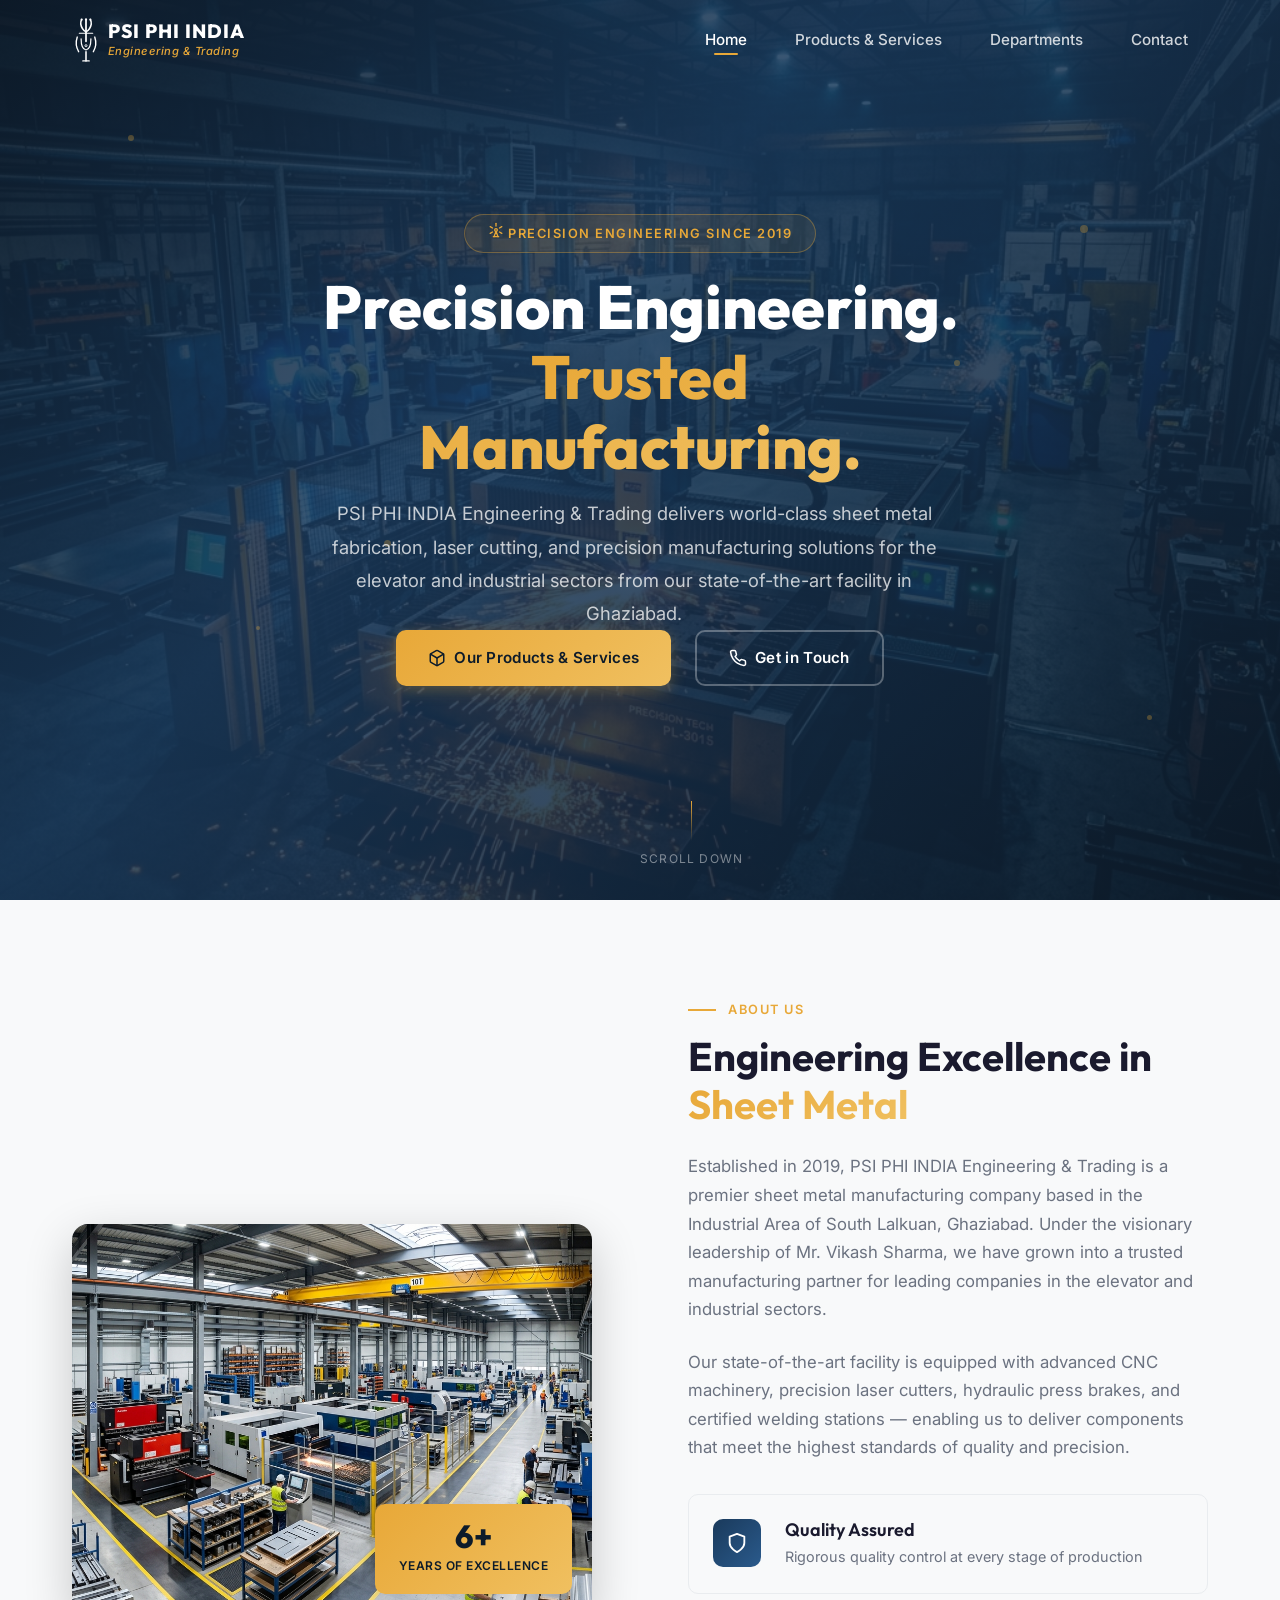
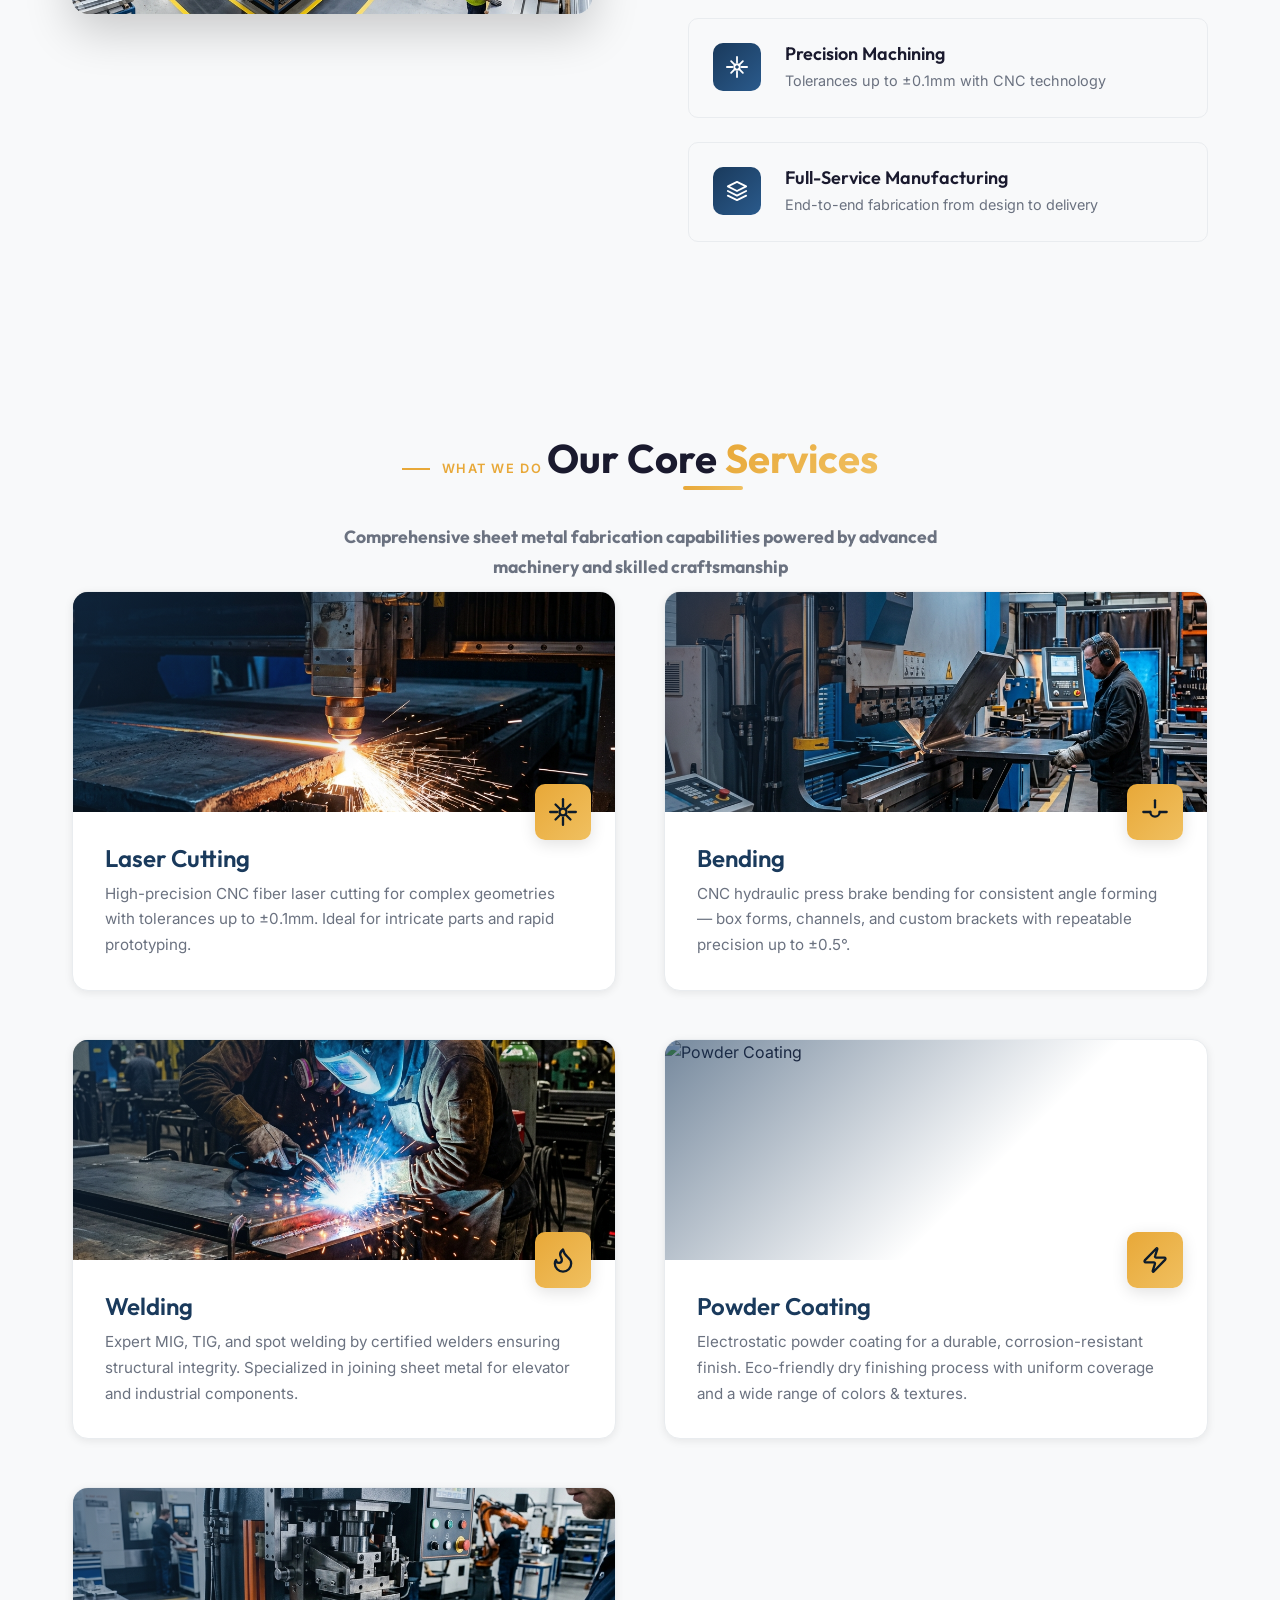
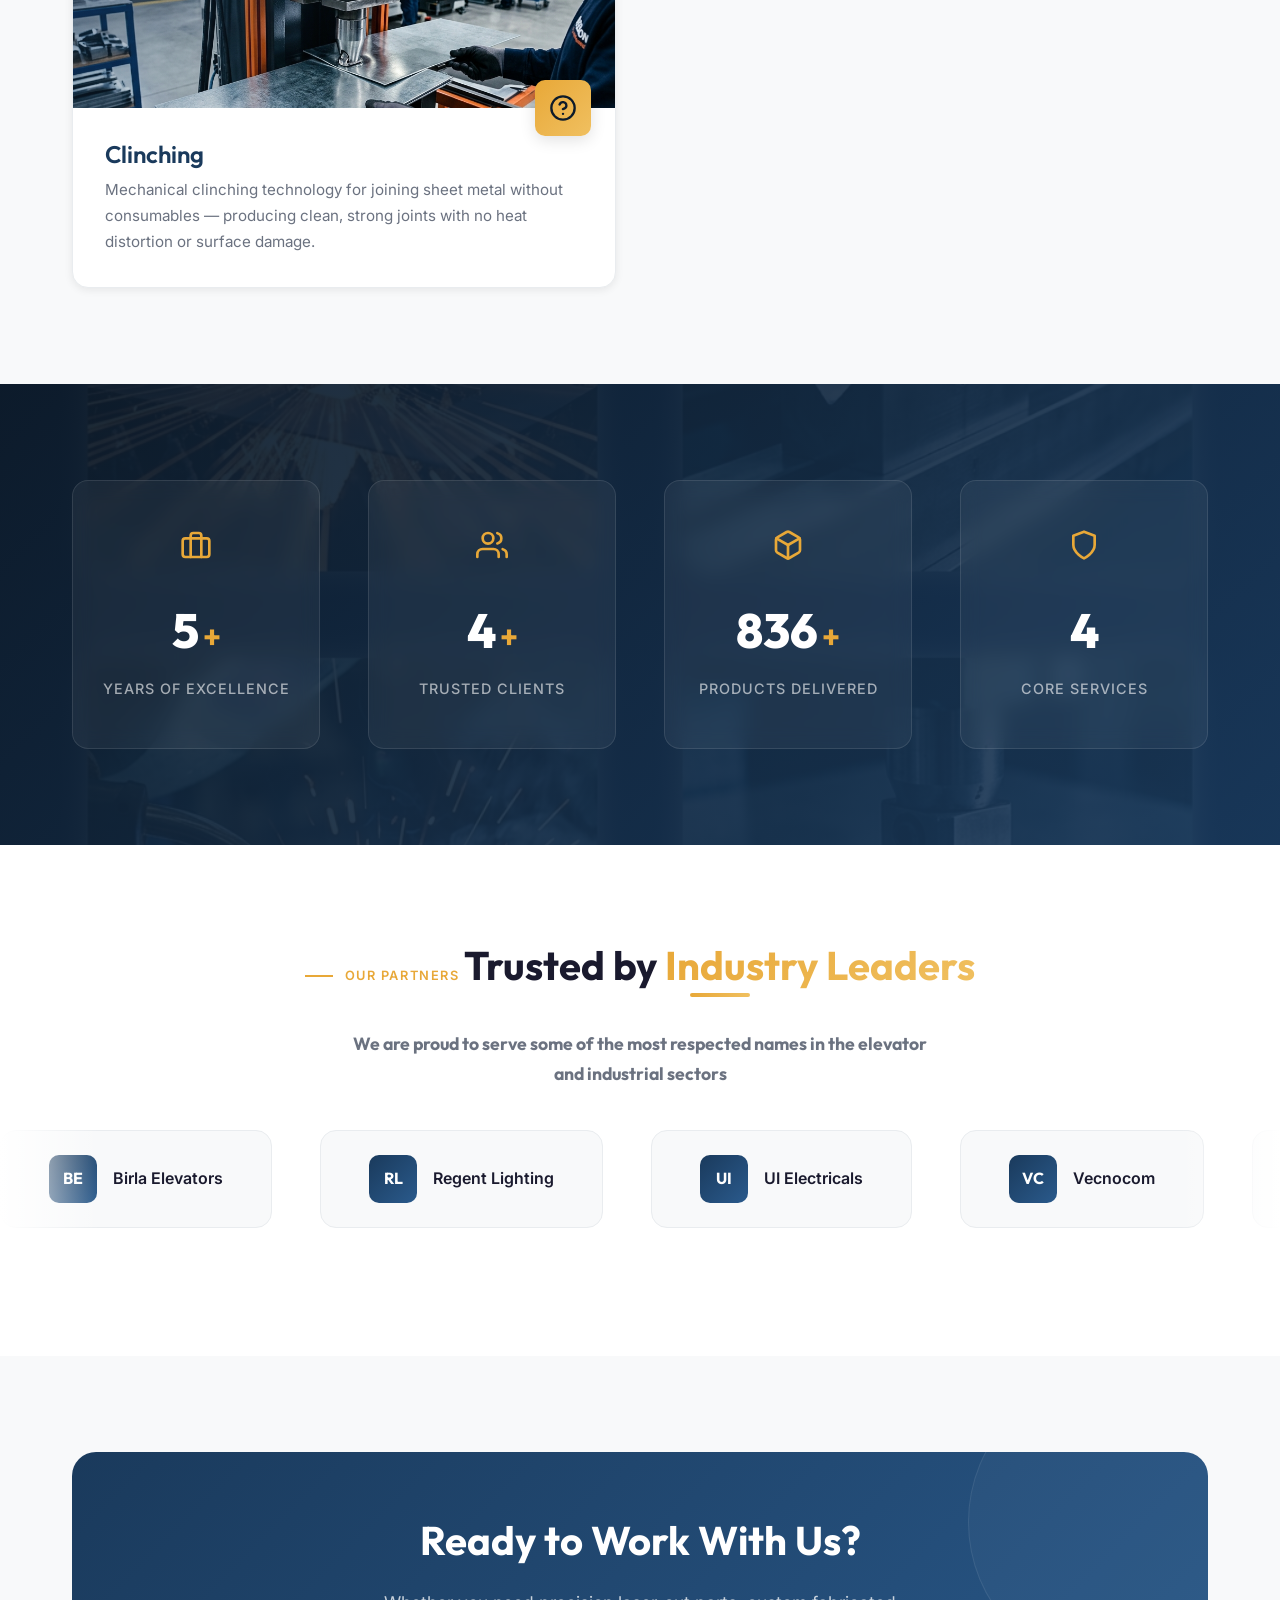
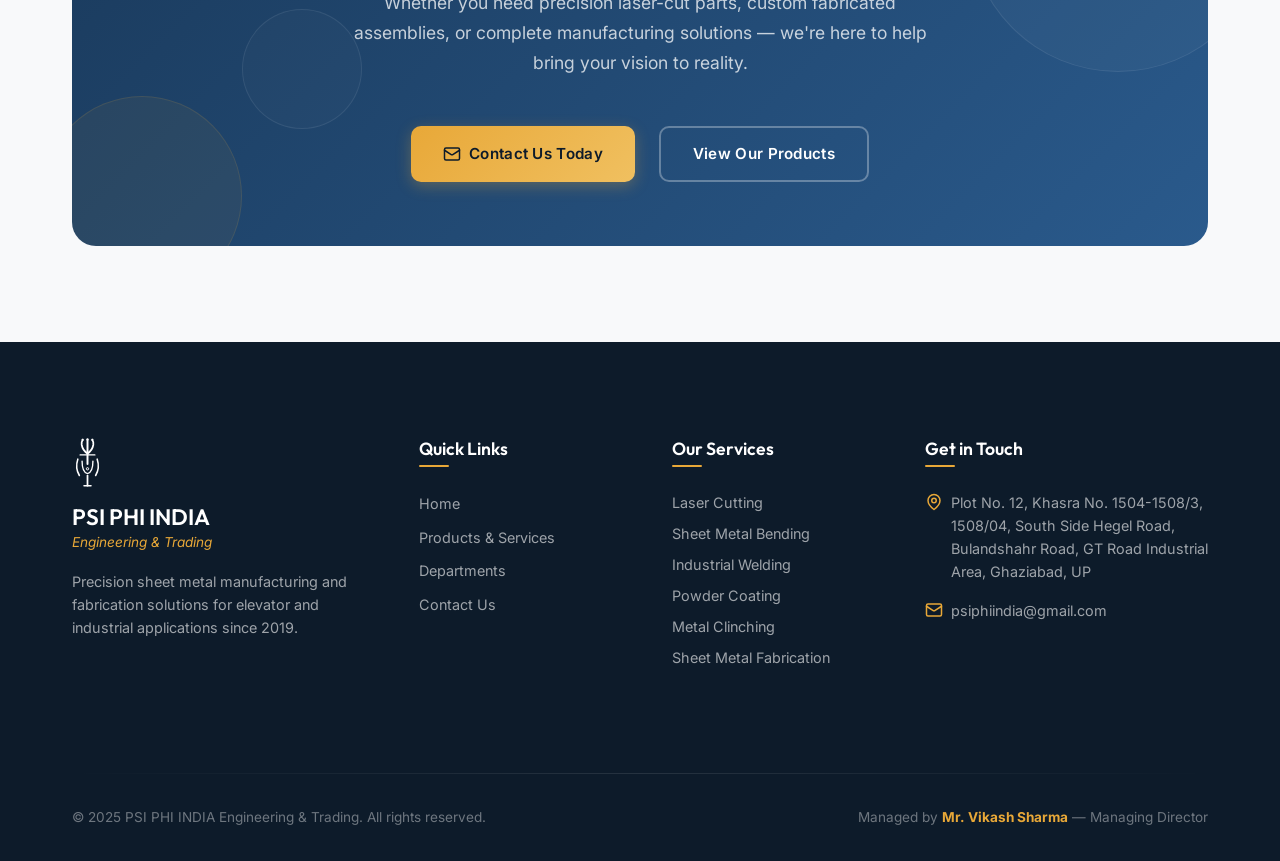
==== commit 7c2eabaa: "Use mailto: for footer email icon to match text link Switch the email icon from Gmail web-compose to" ====
--- a/index.html
+++ b/index.html
@@ -88,7 +88,7 @@
                         <a href="https://www.google.com/maps/place/PSI+PHI+INDIA/@28.6413283,77.4547616,17z/data=!4m6!3m5!1s0x390cef48bd7ecd0b:0x6d89973451ea1caf!8m2!3d28.6400594!4d77.4534438!16s%2Fg%2F11yzxmzncv" target="_blank" rel="noopener noreferrer">Plot No. 12, Khasra No. 1504-1508/3, 1508/04, South Side Hegel Road, Bulandshahr Road, GT Road Industrial Area, Ghaziabad, UP</a>
                     </div>
                     <div class="footer-contact-item">
-                        <a class="footer-contact-icon" href="https://mail.google.com/mail/?view=cm&amp;fs=1&amp;to=psiphiindia@gmail.com" target="_blank" rel="noopener noreferrer" aria-label="Email PSI PHI INDIA via Gmail">
+                        <a class="footer-contact-icon" href="mailto:psiphiindia@gmail.com" aria-label="Email PSI PHI INDIA">
                             <svg xmlns="http://www.w3.org/2000/svg" width="18" height="18" viewBox="0 0 24 24" fill="none" stroke="currentColor" stroke-width="2" stroke-linecap="round" stroke-linejoin="round"><rect width="20" height="16" x="2" y="4" rx="2"/><path d="m22 7-8.97 5.7a1.94 1.94 0 0 1-2.06 0L2 7"/></svg>
                         </a>
                         <a href="mailto:psiphiindia@gmail.com">psiphiindia@gmail.com</a>
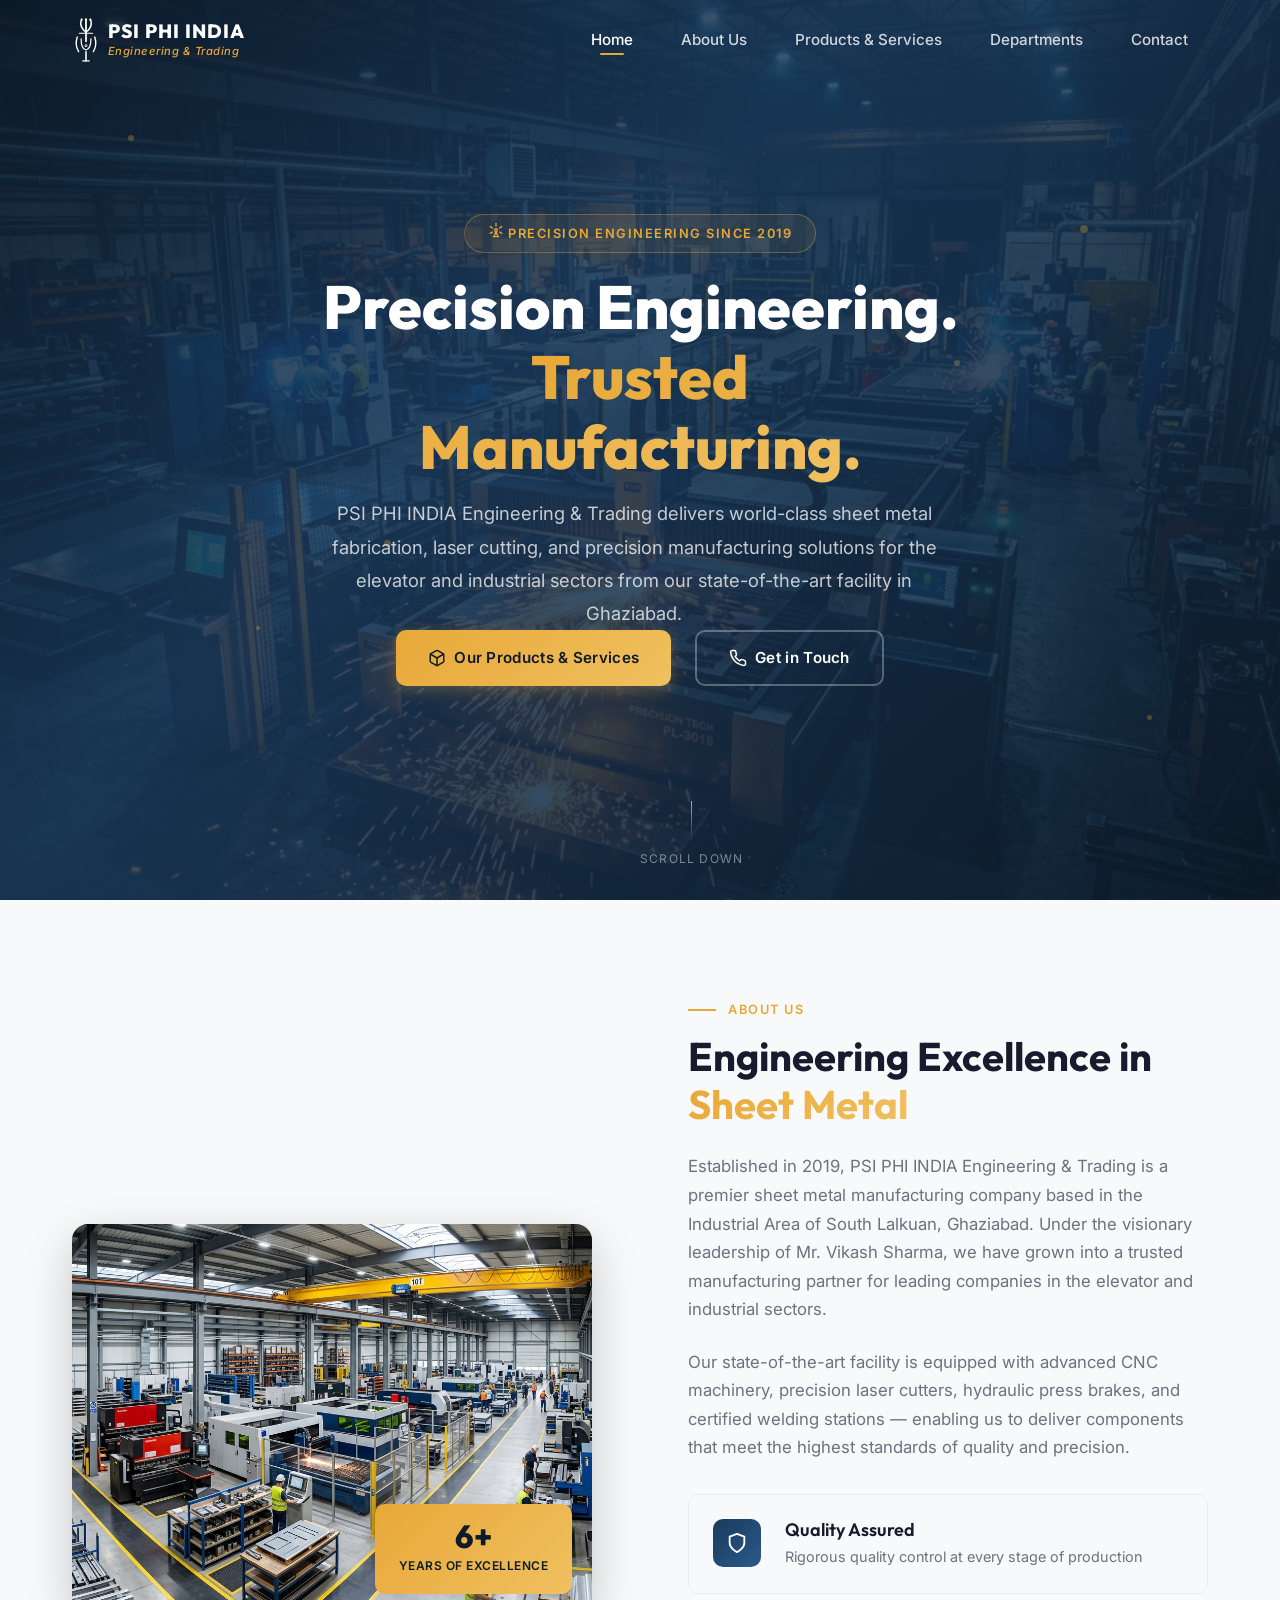
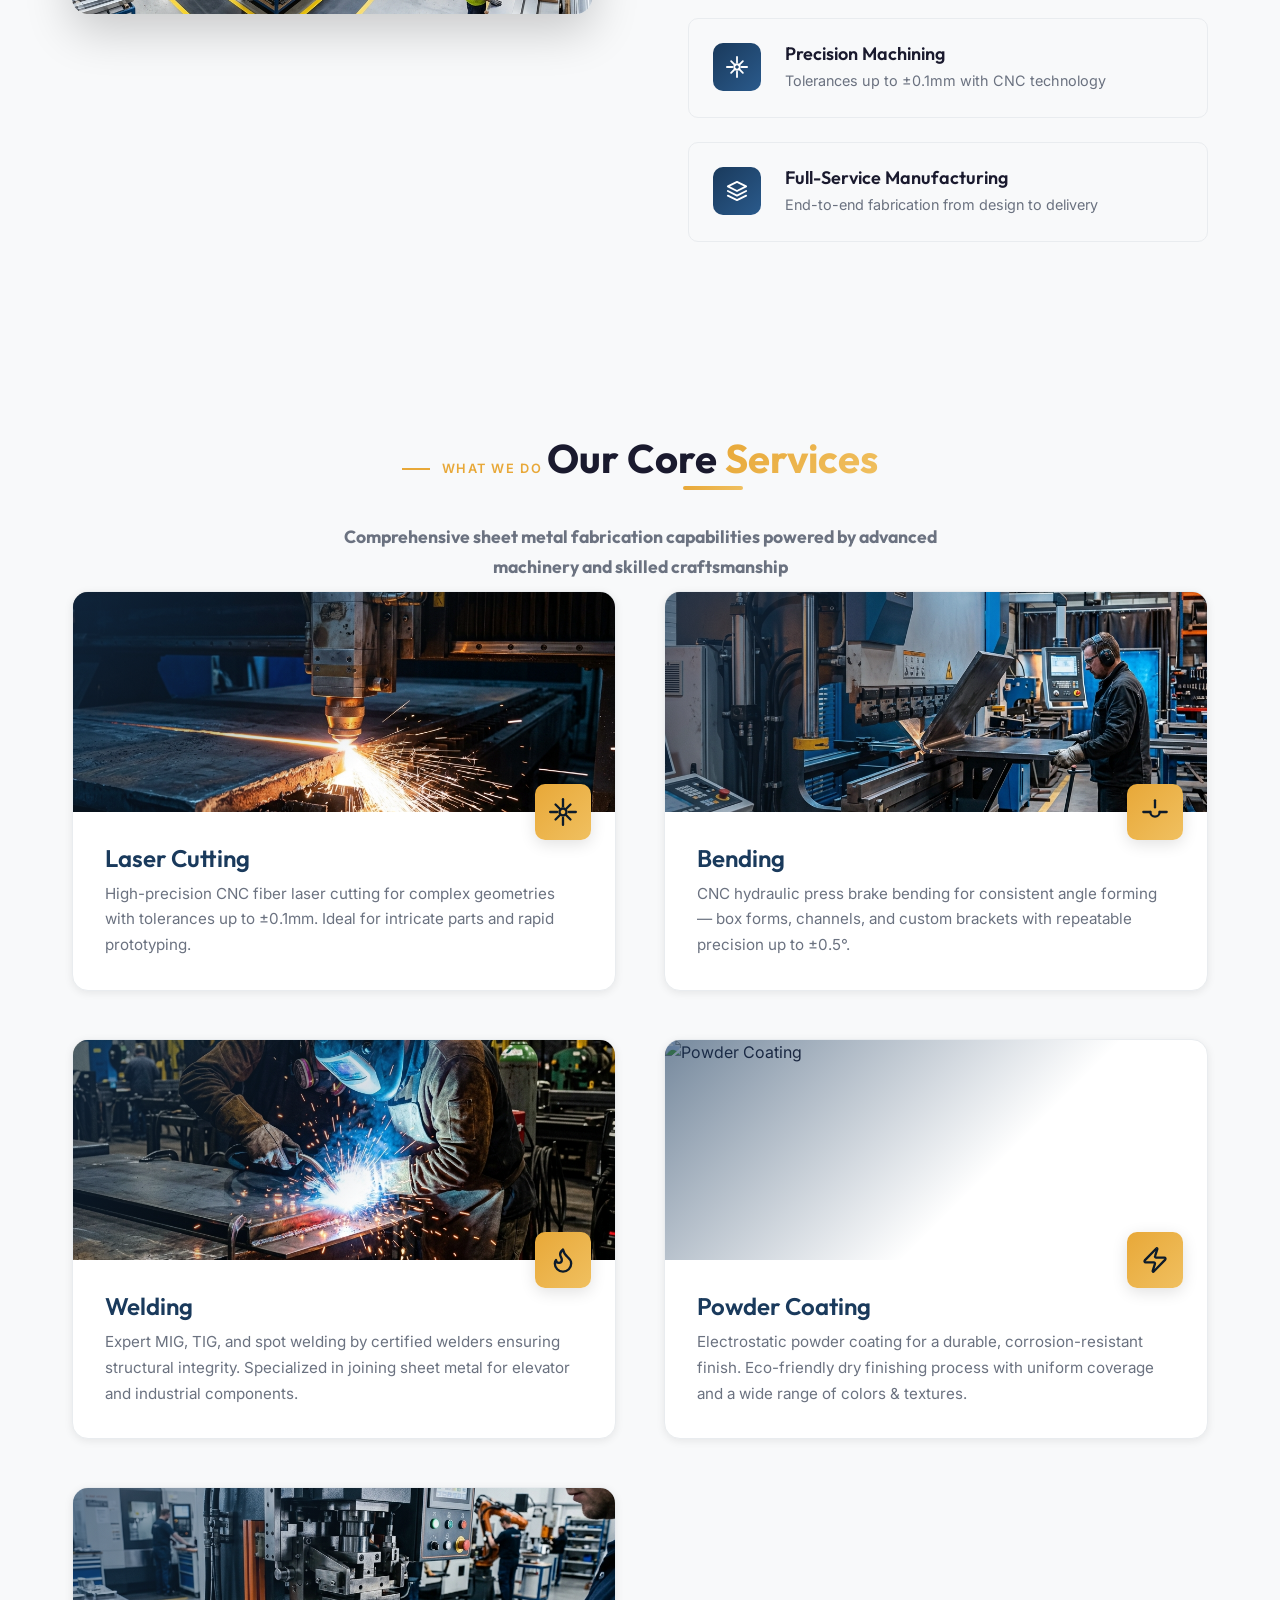
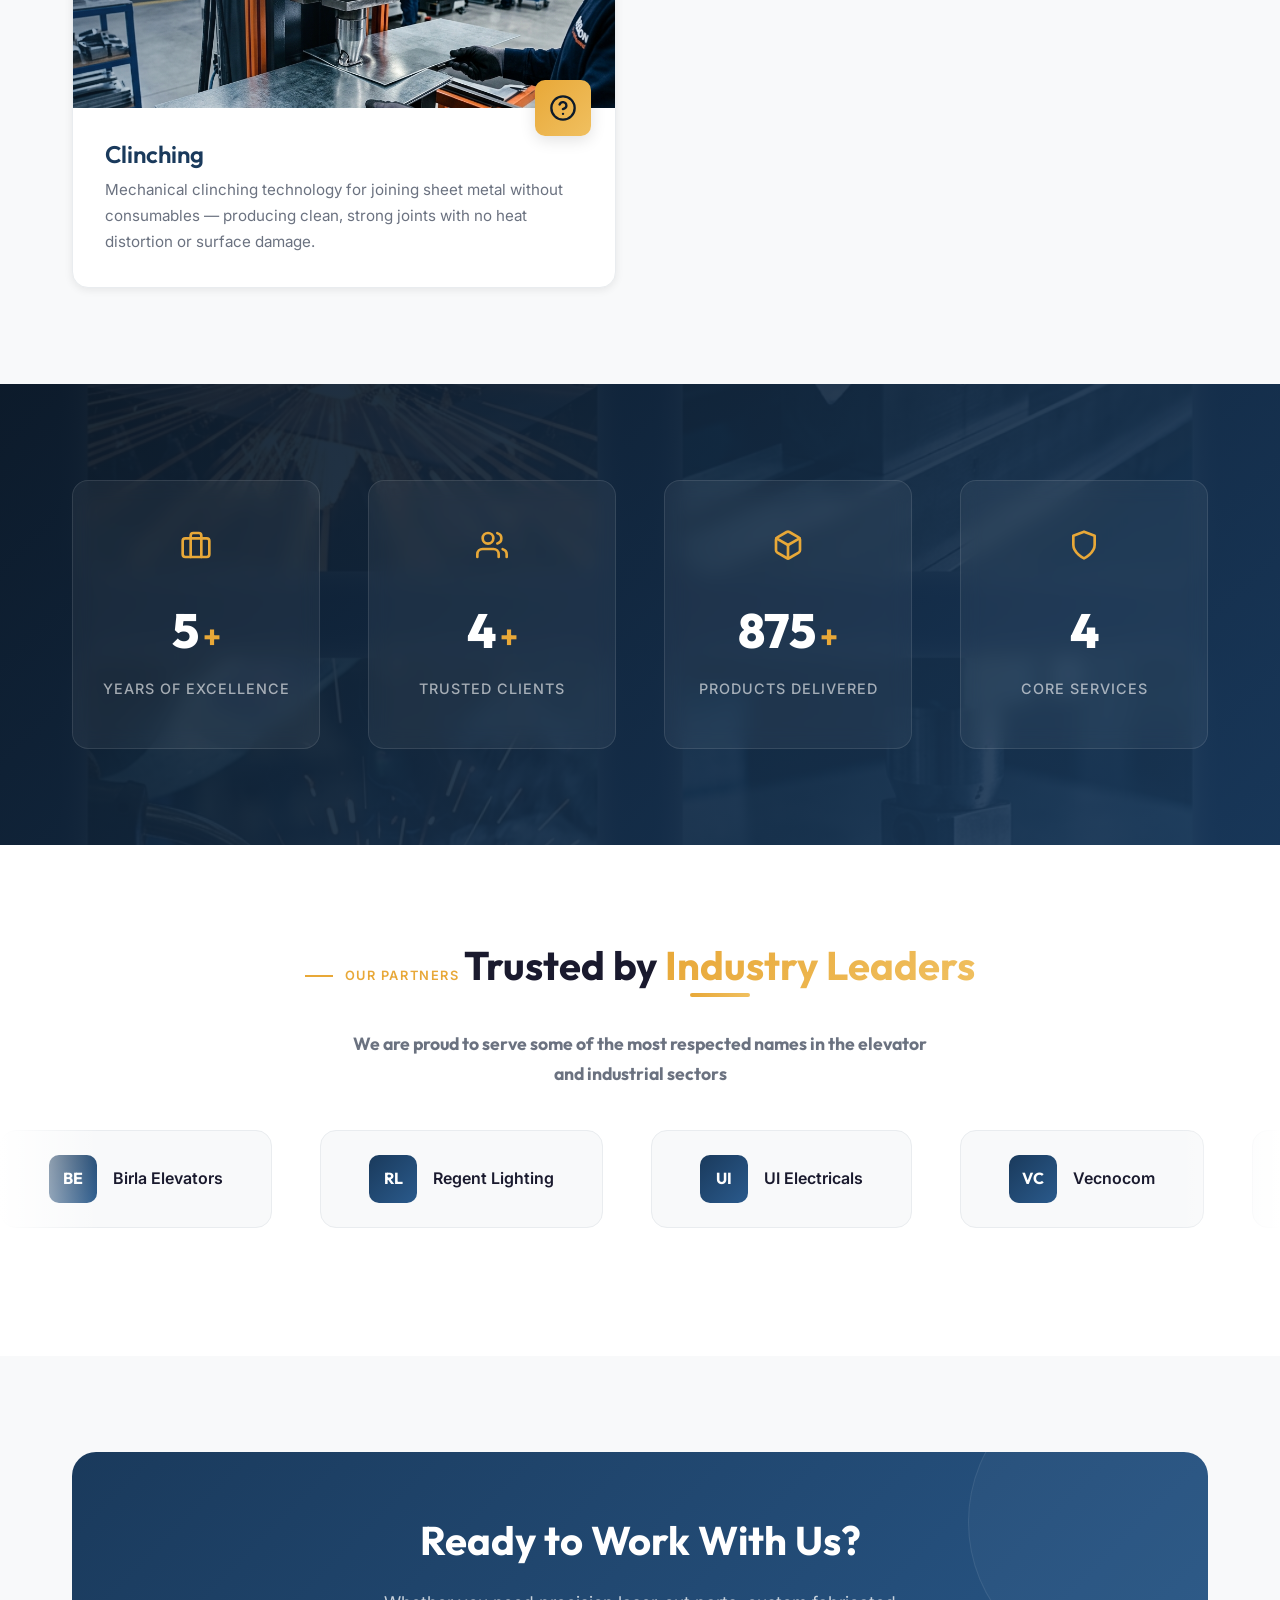
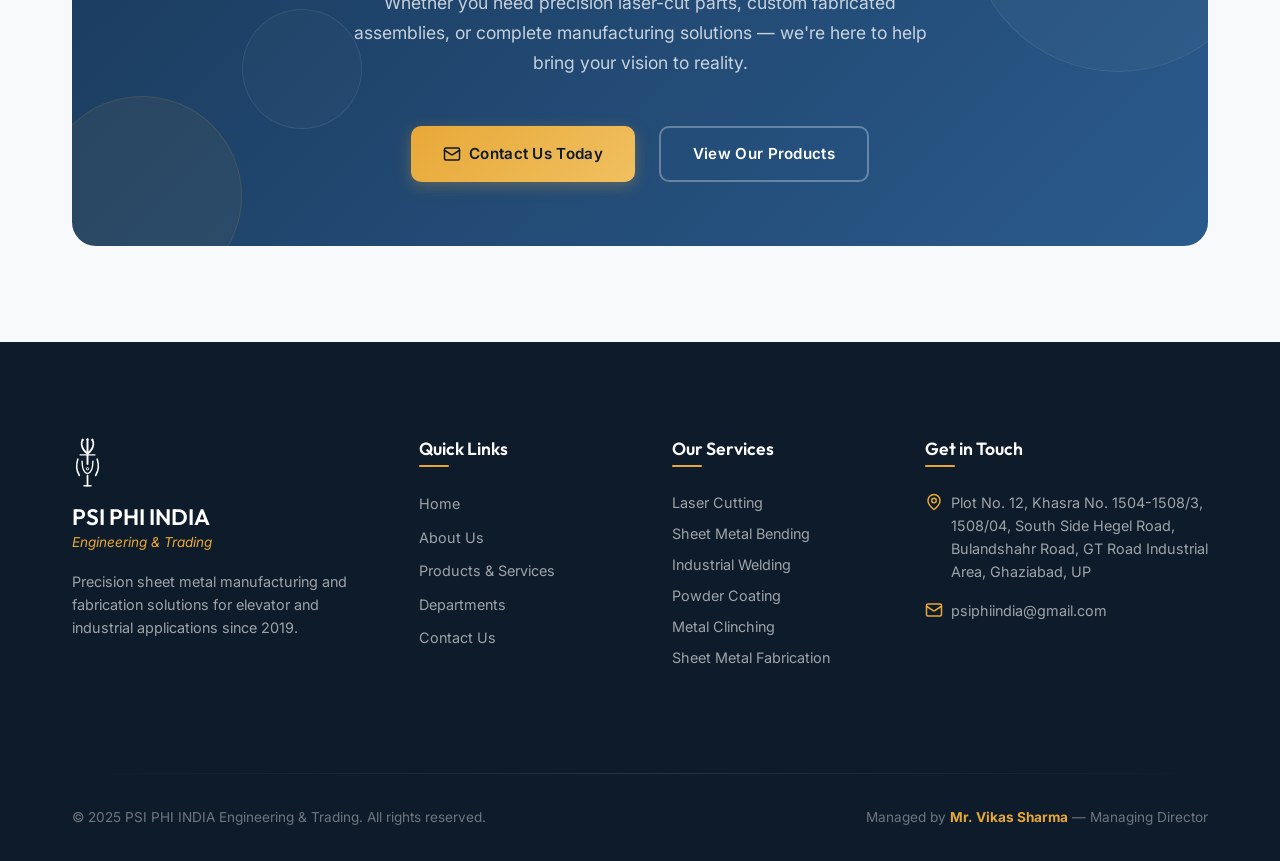
==== commit c9d9e05f: "Add About Us page (vision, mission, founder); update nav, footer, departments - New pages/about.html" ====
--- a/index.html
+++ b/index.html
@@ -13,6 +13,7 @@
     <link href="https://fonts.googleapis.com/css2?family=Inter:wght@300;400;500;600;700&family=Outfit:wght@400;500;600;700;800;900&display=swap" rel="stylesheet">
     <link rel="stylesheet" href="styles.css">
     <link rel="stylesheet" href="pages/home.css">
+    <link rel="stylesheet" href="pages/about.css">
     <link rel="stylesheet" href="pages/products.css">
     <link rel="stylesheet" href="pages/departments.css">
     <link rel="stylesheet" href="pages/contact.css">
@@ -31,6 +32,7 @@
             </a>
             <ul class="nav-menu" id="navMenu">
                 <li><a href="#home" class="nav-link active" data-page="home">Home</a></li>
+                <li><a href="#about" class="nav-link" data-page="about">About Us</a></li>
                 <li><a href="#products" class="nav-link" data-page="products">Products & Services</a></li>
                 <li><a href="#departments" class="nav-link" data-page="departments">Departments</a></li>
                 <li><a href="#contact" class="nav-link" data-page="contact">Contact</a></li>
@@ -62,6 +64,7 @@
                     <h4>Quick Links</h4>
                     <ul>
                         <li><a href="#home" data-page="home">Home</a></li>
+                        <li><a href="#about" data-page="about">About Us</a></li>
                         <li><a href="#products" data-page="products">Products & Services </a></li>
                         <li><a href="#departments" data-page="departments">Departments</a></li>
                         <li><a href="#contact" data-page="contact">Contact Us</a></li>
@@ -99,7 +102,7 @@
                 <div class="footer-divider"></div>
                 <div class="footer-bottom-content">
                     <p>&copy; 2025 PSI PHI INDIA Engineering & Trading. All rights reserved.</p>
-                    <p>Managed by <strong>Mr. Vikash Sharma</strong> — Managing Director</p>
+                    <p>Managed by <strong>Mr. Vikas Sharma</strong> — Managing Director</p>
                 </div>
             </div>
         </div>
--- a/pages/about.css
+++ b/pages/about.css
@@ -0,0 +1,469 @@
+/* ============================================================
+   ABOUT PAGE (Vision, Mission & Founder) — PSI PHI INDIA
+   ============================================================ */
+
+/* --- Design Tokens (scoped) --- */
+.about-page {
+  --primary: #1a3a5c;
+  --primary-light: #2a5a8c;
+  --accent: #e8a838;
+  --accent-light: #f0c060;
+  --dark: #0d1b2a;
+  --dark-surface: #1b2d44;
+  --light: #f8f9fa;
+  --text-primary: #1a1a2e;
+  --text-secondary: #6b7280;
+
+  --font-heading: 'Outfit', sans-serif;
+  --font-body: 'Inter', sans-serif;
+
+  --radius-sm: 8px;
+  --radius-md: 14px;
+  --radius-lg: 20px;
+  --shadow-card: 0 4px 24px rgba(0, 0, 0, 0.06);
+  --shadow-card-hover: 0 12px 40px rgba(0, 0, 0, 0.12);
+  --transition-base: 0.35s cubic-bezier(0.25, 0.46, 0.45, 0.94);
+}
+
+/* ============================================================
+   PAGE HERO
+   ============================================================ */
+.about-page .page-hero {
+  position: relative;
+  min-height: 420px;
+  display: flex;
+  align-items: center;
+  justify-content: center;
+  text-align: center;
+  background-size: cover;
+  background-position: center;
+  background-repeat: no-repeat;
+  overflow: hidden;
+}
+
+.about-page .page-hero-overlay {
+  position: absolute;
+  inset: 0;
+  background: linear-gradient(
+    135deg,
+    rgba(13, 27, 42, 0.88) 0%,
+    rgba(26, 58, 92, 0.78) 50%,
+    rgba(13, 27, 42, 0.88) 100%
+  );
+  z-index: 1;
+}
+
+.about-page .page-hero-content {
+  position: relative;
+  z-index: 2;
+  max-width: 720px;
+  padding: 60px 24px;
+}
+
+.about-page .page-hero-title {
+  font-family: var(--font-heading);
+  font-size: clamp(2rem, 5vw, 3.2rem);
+  font-weight: 800;
+  color: #fff;
+  margin: 0 0 16px;
+  letter-spacing: -0.02em;
+  line-height: 1.15;
+}
+
+.about-page .page-hero-title::after {
+  content: '';
+  display: block;
+  width: 60px;
+  height: 4px;
+  background: linear-gradient(90deg, var(--accent), var(--accent-light));
+  border-radius: 2px;
+  margin: 18px auto 0;
+}
+
+.about-page .page-hero-subtitle {
+  font-family: var(--font-body);
+  font-size: clamp(1rem, 2vw, 1.15rem);
+  color: rgba(255, 255, 255, 0.82);
+  line-height: 1.7;
+  margin: 0;
+}
+
+/* ============================================================
+   SECTION TITLES & DESCRIPTIONS
+   ============================================================ */
+.about-page .section-title {
+  font-family: var(--font-heading);
+  font-size: clamp(1.6rem, 3.5vw, 2.4rem);
+  font-weight: 700;
+  color: var(--text-primary);
+  text-align: center;
+  margin: 0 0 12px;
+  letter-spacing: -0.015em;
+}
+
+.about-page .section-title::after {
+  content: '';
+  display: block;
+  width: 50px;
+  height: 3px;
+  background: linear-gradient(90deg, var(--accent), var(--accent-light));
+  border-radius: 2px;
+  margin: 14px auto 0;
+}
+
+.about-page .section-title--light {
+  color: #fff;
+}
+
+.about-page .section-description {
+  font-family: var(--font-body);
+  font-size: 1.05rem;
+  color: var(--text-secondary);
+  text-align: center;
+  max-width: 760px;
+  margin: 20px auto 48px;
+  line-height: 1.7;
+}
+
+.about-page .section-description--light {
+  color: rgba(255, 255, 255, 0.7);
+}
+
+/* ============================================================
+   VISION & MISSION SECTION
+   ============================================================ */
+.about-page .vm-section {
+  padding: 80px 24px;
+  background: var(--light);
+}
+
+.about-page .vm-section .container {
+  max-width: 1100px;
+  margin: 0 auto;
+}
+
+.about-page .vm-grid {
+  display: grid;
+  grid-template-columns: repeat(2, 1fr);
+  gap: 32px;
+}
+
+.about-page .vm-card {
+  position: relative;
+  background: #fff;
+  border-radius: var(--radius-md);
+  padding: 44px 38px;
+  border-top: 4px solid var(--accent);
+  box-shadow: var(--shadow-card);
+  transition:
+    transform var(--transition-base),
+    box-shadow var(--transition-base);
+  display: flex;
+  flex-direction: column;
+  gap: 18px;
+}
+
+.about-page .vm-card:hover {
+  transform: translateY(-6px);
+  box-shadow: var(--shadow-card-hover);
+}
+
+.about-page .vm-icon {
+  width: 64px;
+  height: 64px;
+  border-radius: 50%;
+  background: linear-gradient(135deg, var(--primary), var(--primary-light));
+  display: flex;
+  align-items: center;
+  justify-content: center;
+  flex-shrink: 0;
+  transition: transform var(--transition-base);
+}
+
+.about-page .vm-card:hover .vm-icon {
+  transform: rotate(-8deg) scale(1.08);
+}
+
+.about-page .vm-icon svg {
+  width: 32px;
+  height: 32px;
+  color: #fff;
+}
+
+.about-page .vm-card h3 {
+  font-family: var(--font-heading);
+  font-size: 1.45rem;
+  font-weight: 700;
+  color: var(--text-primary);
+  margin: 0;
+}
+
+.about-page .vm-card p {
+  font-family: var(--font-body);
+  font-size: 1rem;
+  color: var(--text-secondary);
+  line-height: 1.75;
+  margin: 0;
+}
+
+/* ============================================================
+   FOUNDER'S MESSAGE SECTION
+   ============================================================ */
+.about-page .founder-section {
+  padding: 90px 24px;
+  background: linear-gradient(160deg, var(--dark) 0%, var(--dark-surface) 100%);
+  position: relative;
+  overflow: hidden;
+}
+
+/* Subtle decorative glow */
+.about-page .founder-section::before {
+  content: '';
+  position: absolute;
+  top: -120px;
+  right: -120px;
+  width: 380px;
+  height: 380px;
+  background: radial-gradient(circle, rgba(232, 168, 56, 0.1) 0%, transparent 70%);
+  border-radius: 50%;
+  pointer-events: none;
+}
+
+.about-page .founder-section .container {
+  max-width: 1000px;
+  margin: 0 auto;
+  position: relative;
+  z-index: 1;
+}
+
+/* --- Founder Card --- */
+.about-page .founder-card {
+  display: grid;
+  grid-template-columns: 300px 1fr;
+  gap: 48px;
+  align-items: center;
+  background: rgba(255, 255, 255, 0.04);
+  backdrop-filter: blur(12px);
+  -webkit-backdrop-filter: blur(12px);
+  border: 1px solid rgba(255, 255, 255, 0.08);
+  border-radius: var(--radius-lg);
+  padding: 48px;
+}
+
+/* --- Founder Photo --- */
+.about-page .founder-photo {
+  flex-shrink: 0;
+}
+
+.about-page .founder-photo-img {
+  width: 100%;
+  aspect-ratio: 4 / 5;
+  object-fit: cover;
+  border-radius: var(--radius-md);
+  border: 1px solid rgba(232, 168, 56, 0.35);
+  box-shadow: 0 18px 50px rgba(0, 0, 0, 0.45);
+}
+
+/* --- Founder Content --- */
+.about-page .founder-content {
+  display: flex;
+  flex-direction: column;
+}
+
+.about-page .founder-quote-mark {
+  width: 44px;
+  height: 44px;
+  color: var(--accent);
+  opacity: 0.85;
+  margin-bottom: 8px;
+}
+
+.about-page .founder-message {
+  margin: 0;
+  padding: 0;
+  border: 0;
+}
+
+.about-page .founder-message p {
+  font-family: var(--font-body);
+  font-size: 1.02rem;
+  color: rgba(255, 255, 255, 0.78);
+  line-height: 1.8;
+  margin: 0 0 16px;
+}
+
+.about-page .founder-message p:last-child {
+  margin-bottom: 0;
+}
+
+.about-page .founder-signature {
+  display: flex;
+  flex-direction: column;
+  gap: 2px;
+  margin-top: 26px;
+  padding-top: 22px;
+  border-top: 1px solid rgba(255, 255, 255, 0.1);
+}
+
+.about-page .founder-name {
+  font-family: var(--font-heading);
+  font-size: 1.4rem;
+  font-weight: 700;
+  color: #fff;
+}
+
+.about-page .founder-role {
+  font-family: var(--font-body);
+  font-size: 0.9rem;
+  font-weight: 600;
+  color: var(--accent);
+  text-transform: uppercase;
+  letter-spacing: 0.08em;
+}
+
+.about-page .founder-email {
+  display: inline-flex;
+  align-items: center;
+  gap: 8px;
+  align-self: flex-start;
+  font-family: var(--font-body);
+  font-size: 0.95rem;
+  font-weight: 500;
+  color: var(--accent);
+  text-decoration: none;
+  margin-top: 22px;
+  padding: 10px 22px;
+  border: 1px solid rgba(232, 168, 56, 0.35);
+  border-radius: 30px;
+  transition:
+    background var(--transition-base),
+    color var(--transition-base),
+    border-color var(--transition-base);
+}
+
+.about-page .founder-email:hover {
+  background: var(--accent);
+  color: var(--dark);
+  border-color: var(--accent);
+}
+
+.about-page .founder-email svg {
+  flex-shrink: 0;
+}
+
+/* ============================================================
+   SCROLL REVEAL ANIMATION
+   ============================================================ */
+.about-page .scroll-reveal {
+  opacity: 0;
+  transform: translateY(36px);
+  transition:
+    opacity 0.7s cubic-bezier(0.25, 0.46, 0.45, 0.94),
+    transform 0.7s cubic-bezier(0.25, 0.46, 0.45, 0.94);
+  animation: revealFallback 0.7s ease 2s forwards;
+}
+
+.about-page .scroll-reveal.revealed {
+  opacity: 1;
+  transform: translateY(0);
+  animation: none;
+}
+
+.about-page .vm-card.scroll-reveal:nth-child(1) { transition-delay: 0.05s; }
+.about-page .vm-card.scroll-reveal:nth-child(2) { transition-delay: 0.15s; }
+
+/* ============================================================
+   RESPONSIVE — TABLET (≤ 768px)
+   ============================================================ */
+@media (max-width: 768px) {
+  .about-page .page-hero {
+    min-height: 340px;
+  }
+
+  .about-page .page-hero-content {
+    padding: 48px 20px;
+  }
+
+  .about-page .vm-section {
+    padding: 60px 20px;
+  }
+
+  .about-page .vm-grid {
+    grid-template-columns: 1fr;
+    gap: 24px;
+  }
+
+  .about-page .vm-card {
+    padding: 36px 28px;
+  }
+
+  .about-page .founder-section {
+    padding: 64px 20px;
+  }
+
+  .about-page .founder-card {
+    grid-template-columns: 1fr;
+    gap: 32px;
+    padding: 40px 28px;
+    text-align: center;
+  }
+
+  .about-page .founder-photo {
+    max-width: 260px;
+    margin: 0 auto;
+  }
+
+  .about-page .founder-quote-mark {
+    margin-left: auto;
+    margin-right: auto;
+  }
+
+  .about-page .founder-signature {
+    align-items: center;
+  }
+
+  .about-page .founder-email {
+    align-self: center;
+  }
+}
+
+/* ============================================================
+   RESPONSIVE — MOBILE (≤ 480px)
+   ============================================================ */
+@media (max-width: 480px) {
+  .about-page .page-hero {
+    min-height: 280px;
+  }
+
+  .about-page .page-hero-content {
+    padding: 40px 16px;
+  }
+
+  .about-page .vm-section {
+    padding: 48px 16px;
+  }
+
+  .about-page .vm-card {
+    padding: 30px 22px;
+  }
+
+  .about-page .vm-card h3 {
+    font-size: 1.25rem;
+  }
+
+  .about-page .founder-section {
+    padding: 48px 16px;
+  }
+
+  .about-page .founder-card {
+    padding: 32px 20px;
+  }
+
+  .about-page .founder-message p {
+    font-size: 0.95rem;
+  }
+
+  .about-page .founder-name {
+    font-size: 1.2rem;
+  }
+}
--- a/pages/departments.css
+++ b/pages/departments.css
@@ -243,130 +243,6 @@
 }
 
 /* ============================================================
-   LEADERSHIP SECTION
-   ============================================================ */
-.departments-page .leadership-section {
-  padding: 90px 24px;
-  background: linear-gradient(160deg, var(--dark) 0%, var(--dark-surface) 100%);
-  position: relative;
-  overflow: hidden;
-}
-
-/* Subtle decorative glow */
-.departments-page .leadership-section::before {
-  content: '';
-  position: absolute;
-  top: -120px;
-  right: -120px;
-  width: 380px;
-  height: 380px;
-  background: radial-gradient(circle, rgba(232, 168, 56, 0.1) 0%, transparent 70%);
-  border-radius: 50%;
-  pointer-events: none;
-}
-
-.departments-page .leadership-section .container {
-  max-width: 800px;
-  margin: 0 auto;
-}
-
-/* --- Leader Card --- */
-.departments-page .leader-card {
-  display: flex;
-  flex-direction: column;
-  align-items: center;
-  text-align: center;
-  background: rgba(255, 255, 255, 0.04);
-  backdrop-filter: blur(12px);
-  -webkit-backdrop-filter: blur(12px);
-  border: 1px solid rgba(255, 255, 255, 0.08);
-  border-radius: var(--radius-lg);
-  padding: 50px 40px;
-  gap: 28px;
-}
-
-/* --- Leader Avatar --- */
-.departments-page .leader-avatar {
-  flex-shrink: 0;
-}
-
-.departments-page .leader-avatar-img {
-  width: 120px;
-  height: 120px;
-  border-radius: 50%;
-  border: 3px solid var(--accent);
-  object-fit: cover;
-  box-shadow: 0 0 0 6px rgba(232, 168, 56, 0.15);
-  transition: box-shadow var(--transition-base);
-}
-
-.departments-page .leader-card:hover .leader-avatar-img {
-  box-shadow: 0 0 0 10px rgba(232, 168, 56, 0.2);
-}
-
-/* --- Leader Info --- */
-.departments-page .leader-info {
-  display: flex;
-  flex-direction: column;
-  align-items: center;
-  gap: 6px;
-}
-
-.departments-page .leader-name {
-  font-family: var(--font-heading);
-  font-size: 1.7rem;
-  font-weight: 700;
-  color: #fff;
-  margin: 0;
-}
-
-.departments-page .leader-title {
-  font-family: var(--font-body);
-  font-size: 0.95rem;
-  font-weight: 600;
-  color: var(--accent);
-  text-transform: uppercase;
-  letter-spacing: 0.08em;
-}
-
-.departments-page .leader-bio {
-  font-family: var(--font-body);
-  font-size: 1rem;
-  color: rgba(255, 255, 255, 0.72);
-  line-height: 1.75;
-  margin: 10px 0 18px;
-  max-width: 580px;
-}
-
-.departments-page .leader-email {
-  display: inline-flex;
-  align-items: center;
-  gap: 8px;
-  font-family: var(--font-body);
-  font-size: 0.95rem;
-  font-weight: 500;
-  color: var(--accent);
-  text-decoration: none;
-  padding: 10px 22px;
-  border: 1px solid rgba(232, 168, 56, 0.35);
-  border-radius: 30px;
-  transition:
-    background var(--transition-base),
-    color var(--transition-base),
-    border-color var(--transition-base);
-}
-
-.departments-page .leader-email:hover {
-  background: var(--accent);
-  color: var(--dark);
-  border-color: var(--accent);
-}
-
-.departments-page .leader-email svg {
-  flex-shrink: 0;
-}
-
-/* ============================================================
    SCROLL REVEAL ANIMATION
    ============================================================ */
 .departments-page .scroll-reveal {
@@ -422,18 +298,6 @@
   .departments-page .department-card {
     padding: 28px 24px 26px;
   }
-
-  .departments-page .leadership-section {
-    padding: 64px 20px;
-  }
-
-  .departments-page .leader-card {
-    padding: 40px 28px;
-  }
-
-  .departments-page .leader-name {
-    font-size: 1.45rem;
-  }
 }
 
 /* ============================================================
@@ -478,30 +342,4 @@
   .departments-page .section-description {
     margin-bottom: 36px;
   }
-
-  .departments-page .leadership-section {
-    padding: 48px 16px;
-  }
-
-  .departments-page .leader-card {
-    padding: 32px 20px;
-  }
-
-  .departments-page .leader-avatar-img {
-    width: 100px;
-    height: 100px;
-  }
-
-  .departments-page .leader-name {
-    font-size: 1.3rem;
-  }
-
-  .departments-page .leader-bio {
-    font-size: 0.92rem;
-  }
-
-  .departments-page .leader-email {
-    font-size: 0.88rem;
-    padding: 8px 18px;
-  }
-}
+}
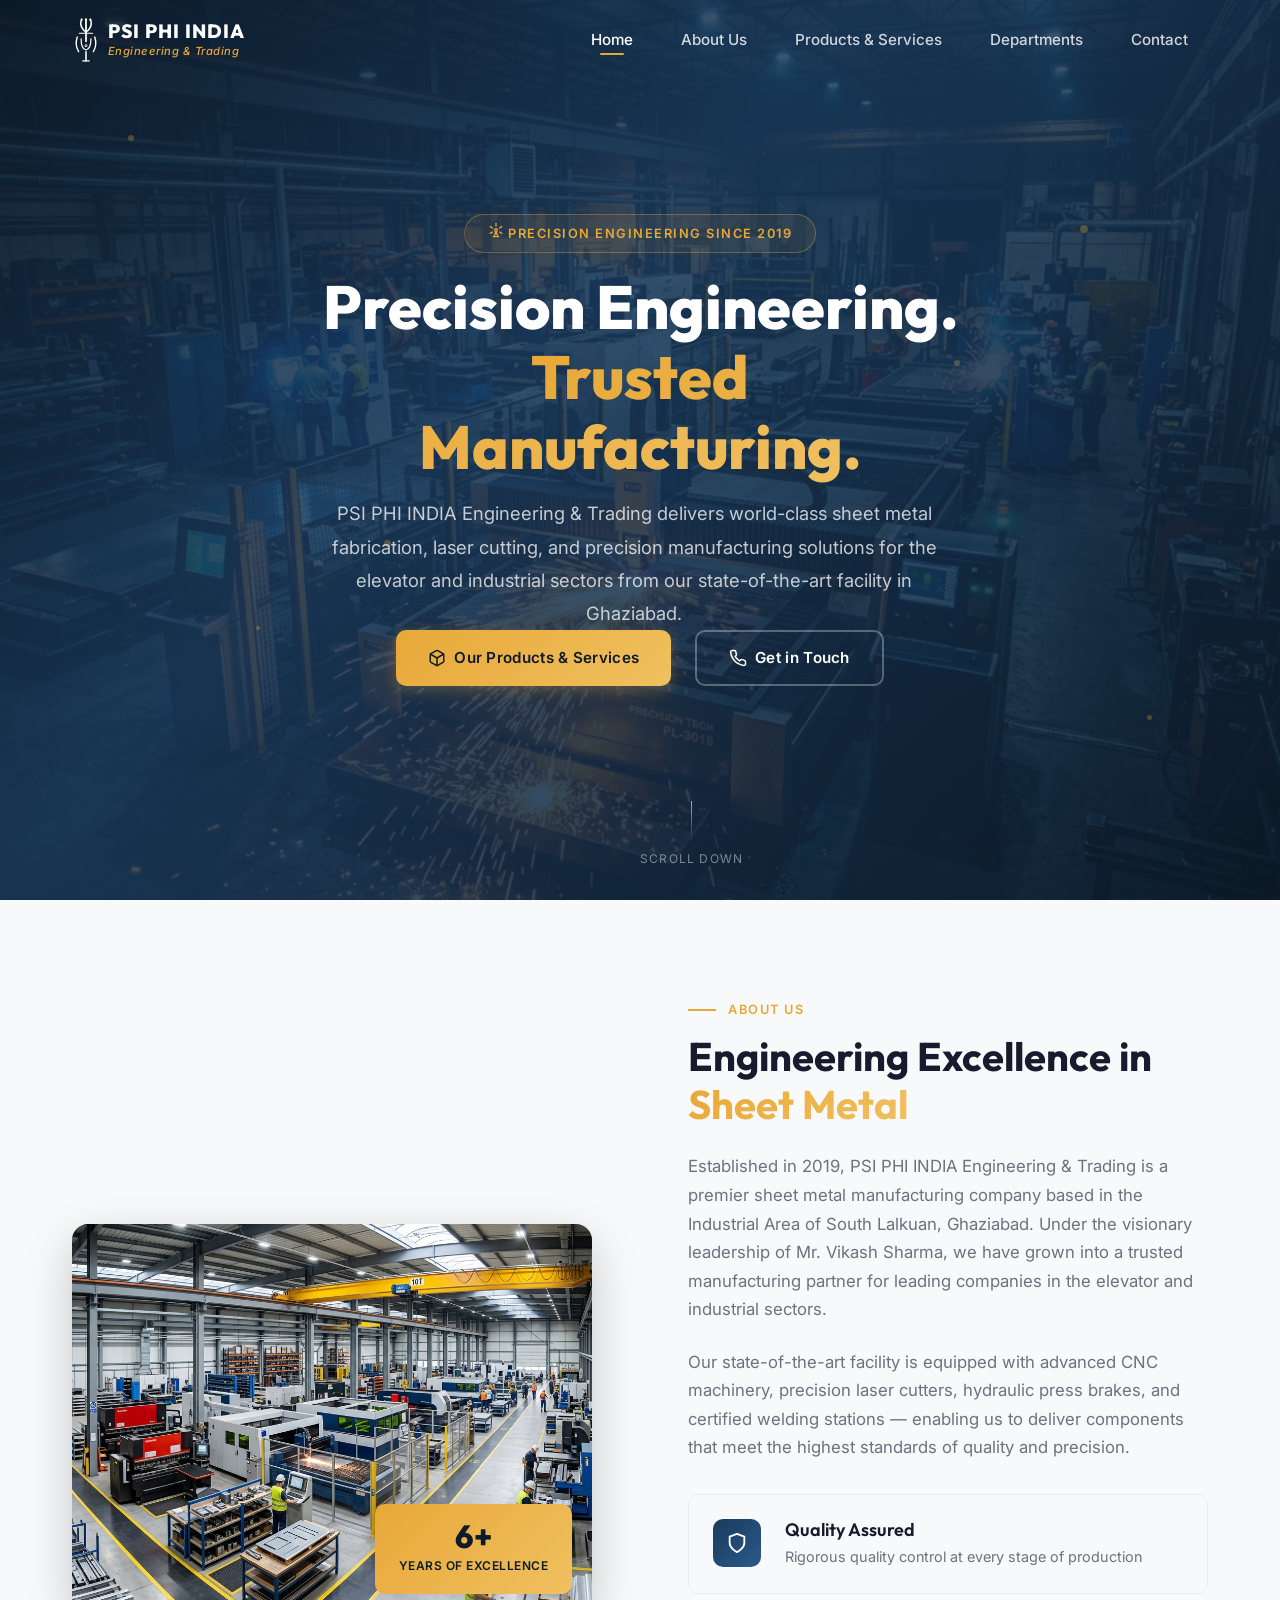
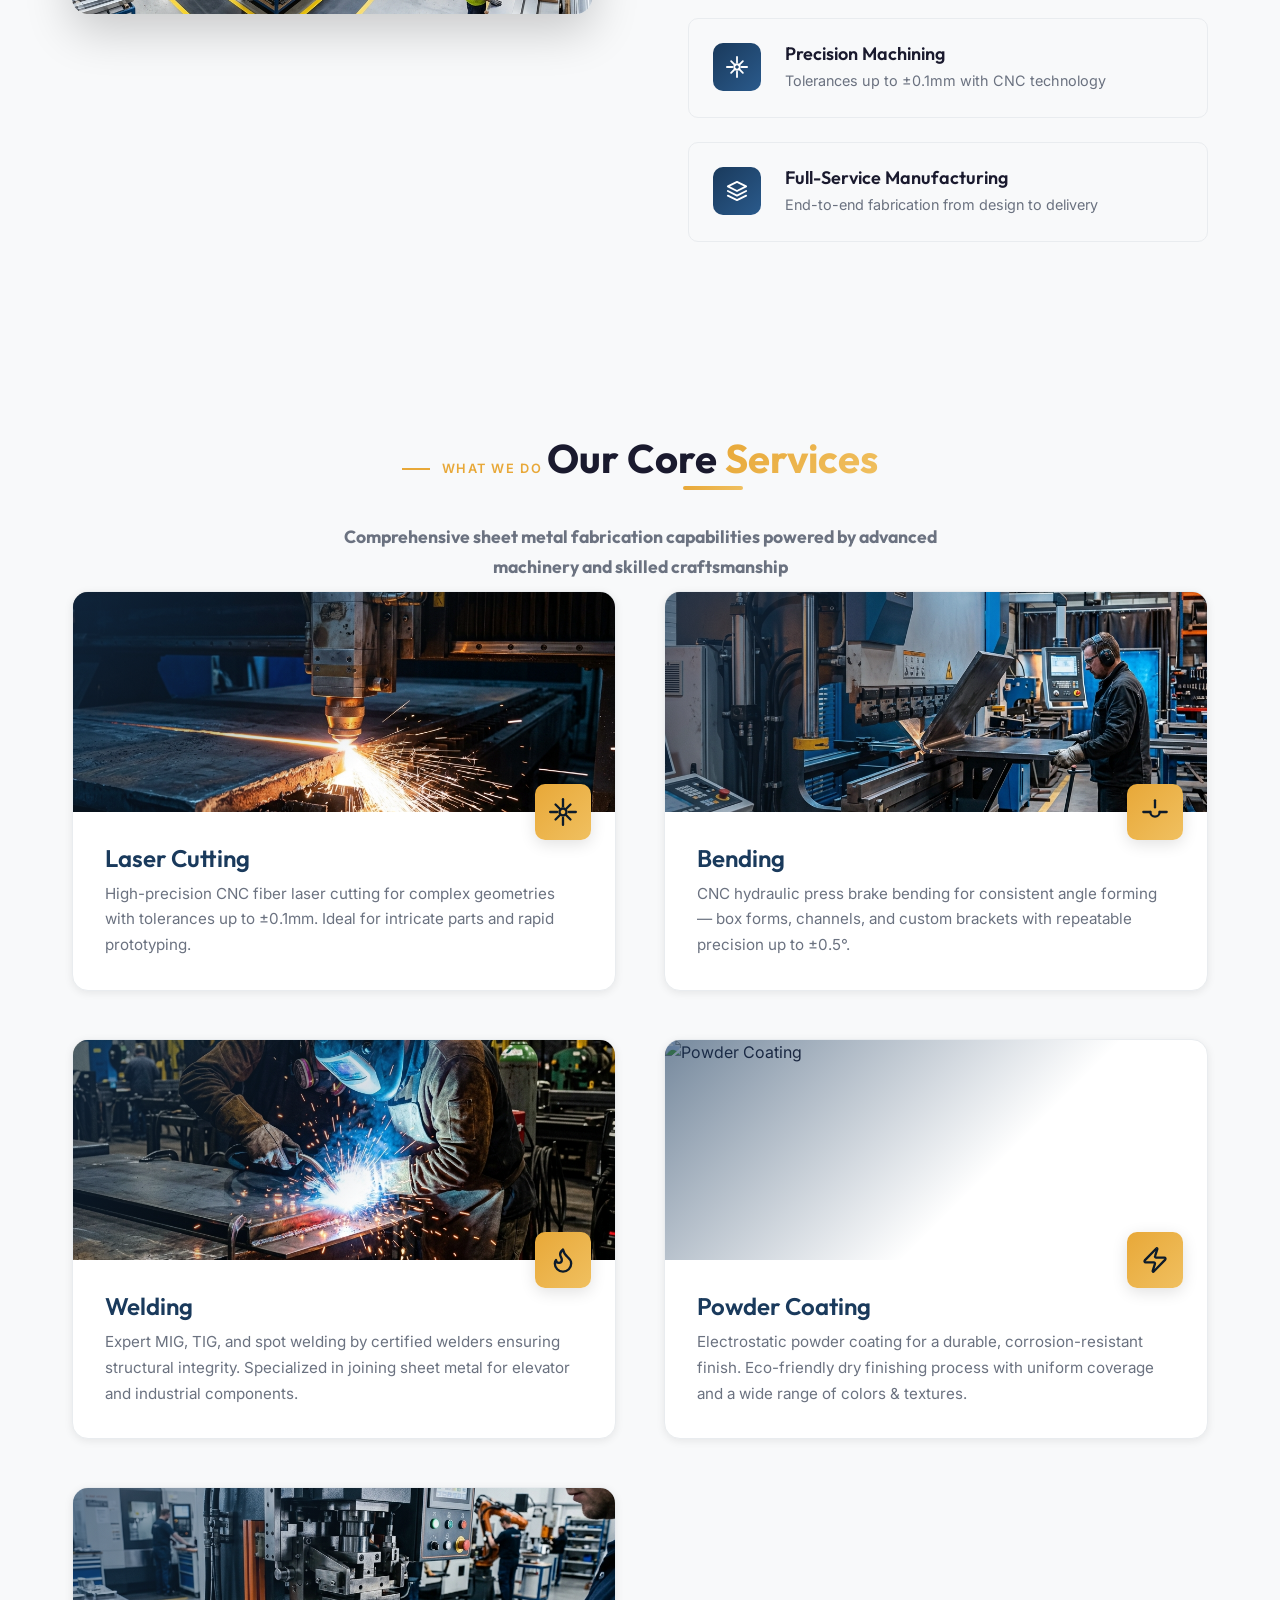
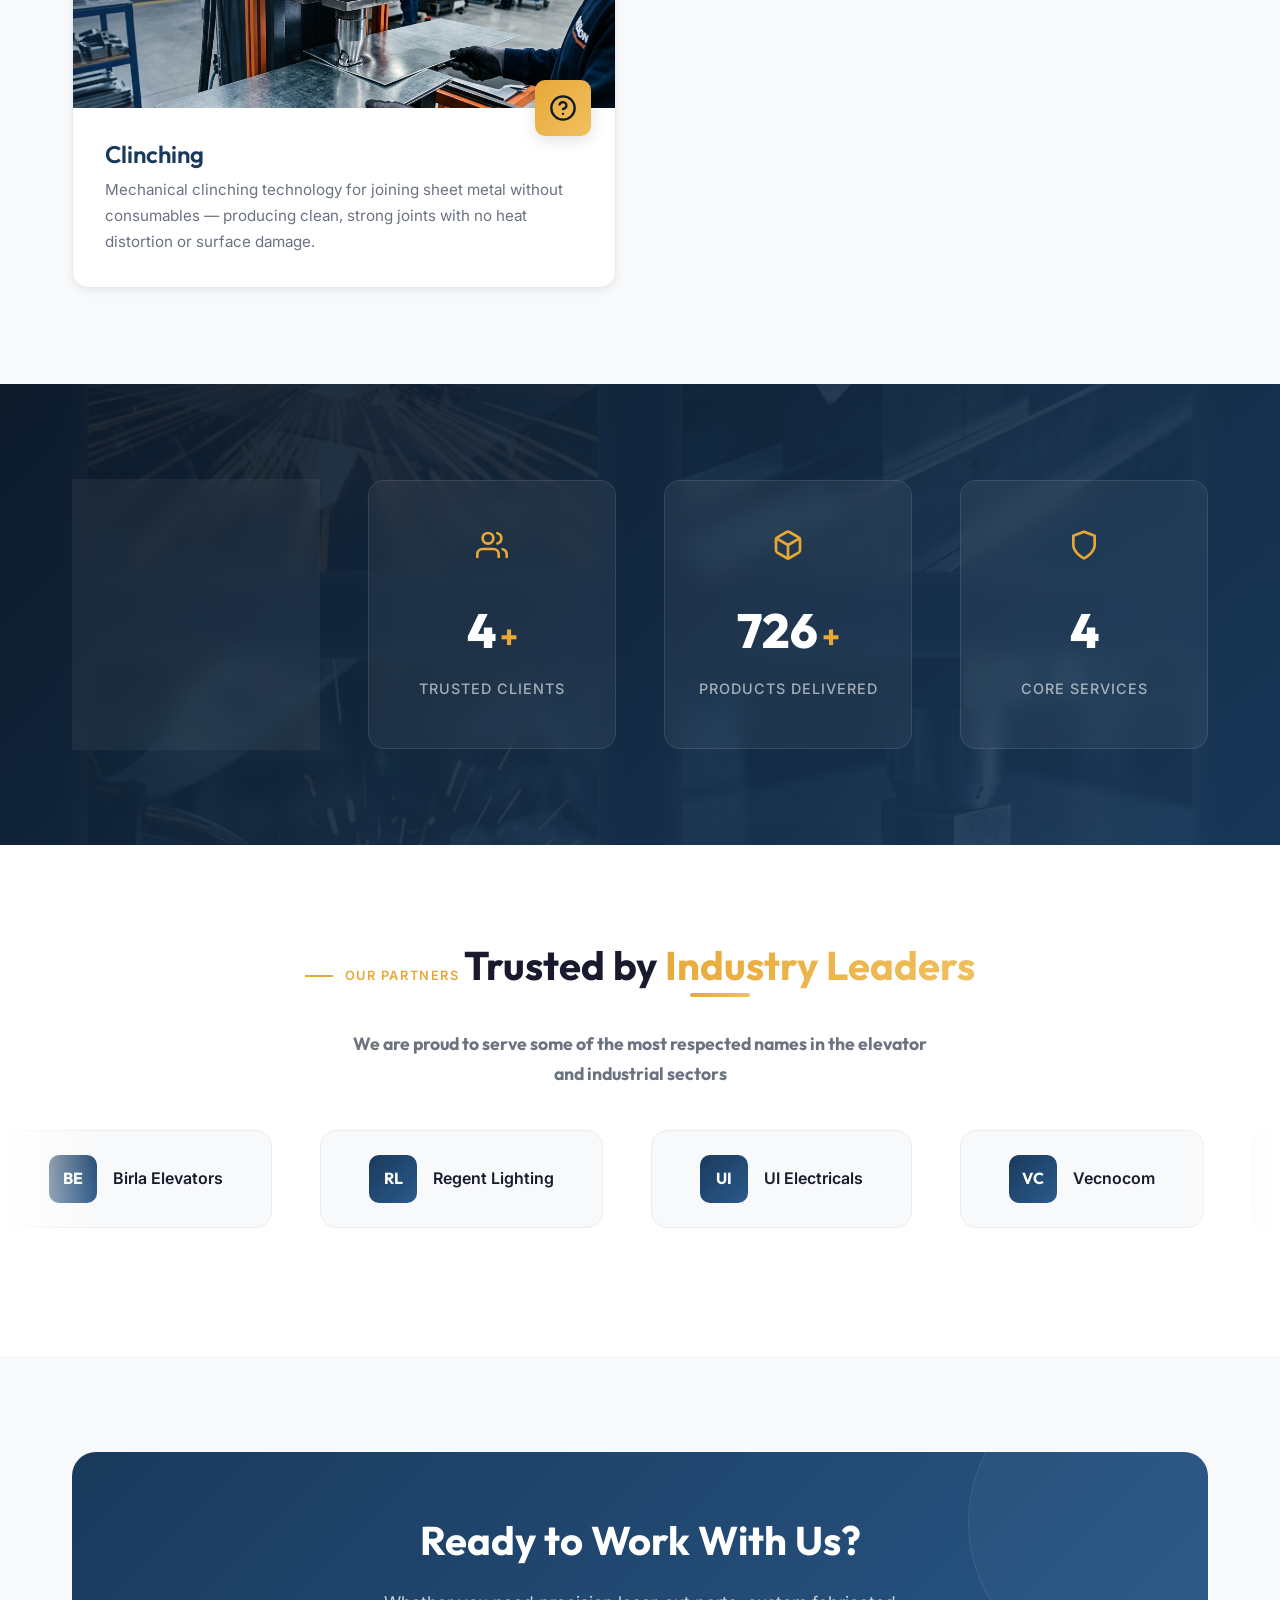
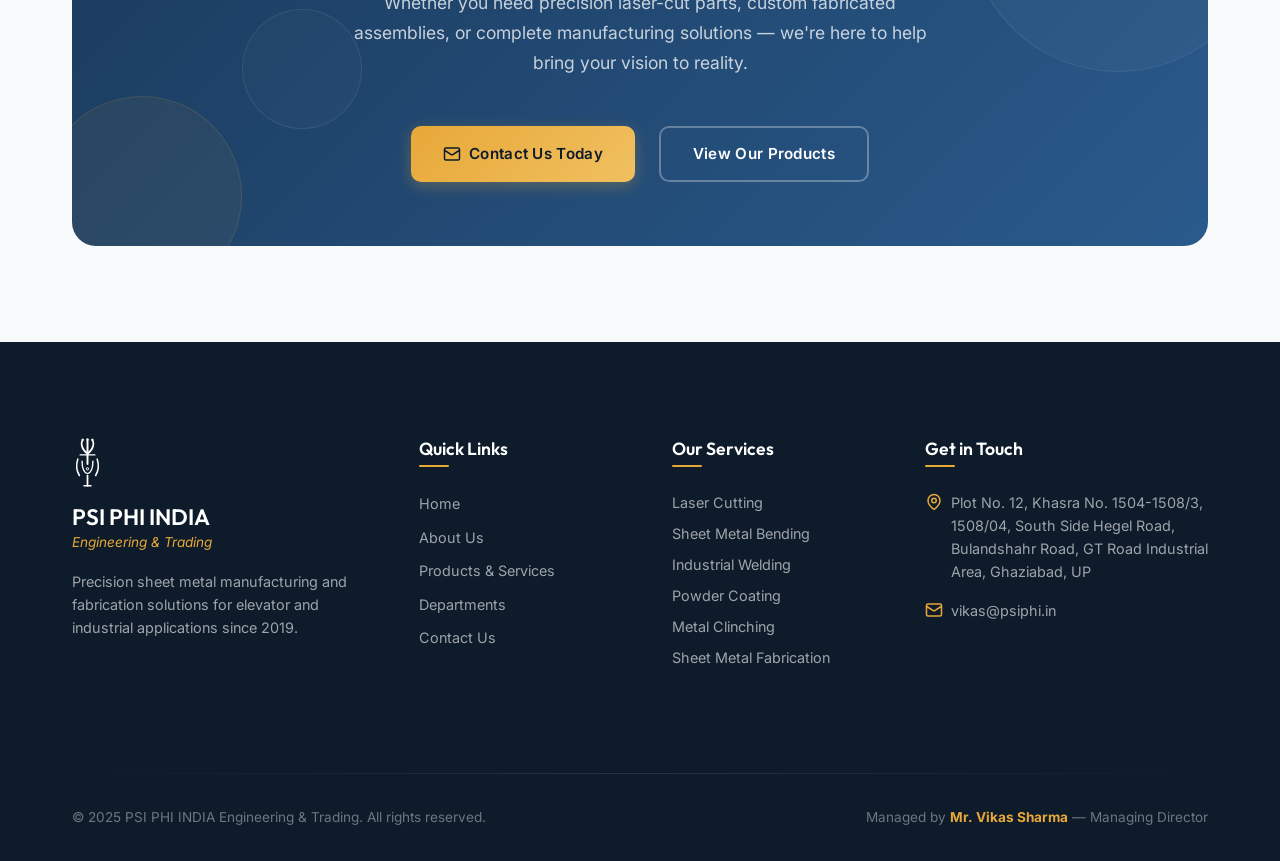
==== commit 1ab3ea00: "Replace company email with vikas@psiphi.in site-wide Update the footer "Get in Touch" email (icon li" ====
--- a/index.html
+++ b/index.html
@@ -91,10 +91,10 @@
                         <a href="https://www.google.com/maps/place/PSI+PHI+INDIA/@28.6413283,77.4547616,17z/data=!4m6!3m5!1s0x390cef48bd7ecd0b:0x6d89973451ea1caf!8m2!3d28.6400594!4d77.4534438!16s%2Fg%2F11yzxmzncv" target="_blank" rel="noopener noreferrer">Plot No. 12, Khasra No. 1504-1508/3, 1508/04, South Side Hegel Road, Bulandshahr Road, GT Road Industrial Area, Ghaziabad, UP</a>
                     </div>
                     <div class="footer-contact-item">
-                        <a class="footer-contact-icon" href="mailto:psiphiindia@gmail.com" aria-label="Email PSI PHI INDIA">
+                        <a class="footer-contact-icon" href="mailto:vikas@psiphi.in" aria-label="Email PSI PHI INDIA">
                             <svg xmlns="http://www.w3.org/2000/svg" width="18" height="18" viewBox="0 0 24 24" fill="none" stroke="currentColor" stroke-width="2" stroke-linecap="round" stroke-linejoin="round"><rect width="20" height="16" x="2" y="4" rx="2"/><path d="m22 7-8.97 5.7a1.94 1.94 0 0 1-2.06 0L2 7"/></svg>
                         </a>
-                        <a href="mailto:psiphiindia@gmail.com">psiphiindia@gmail.com</a>
+                        <a href="mailto:vikas@psiphi.in">vikas@psiphi.in</a>
                     </div>
                 </div>
             </div>
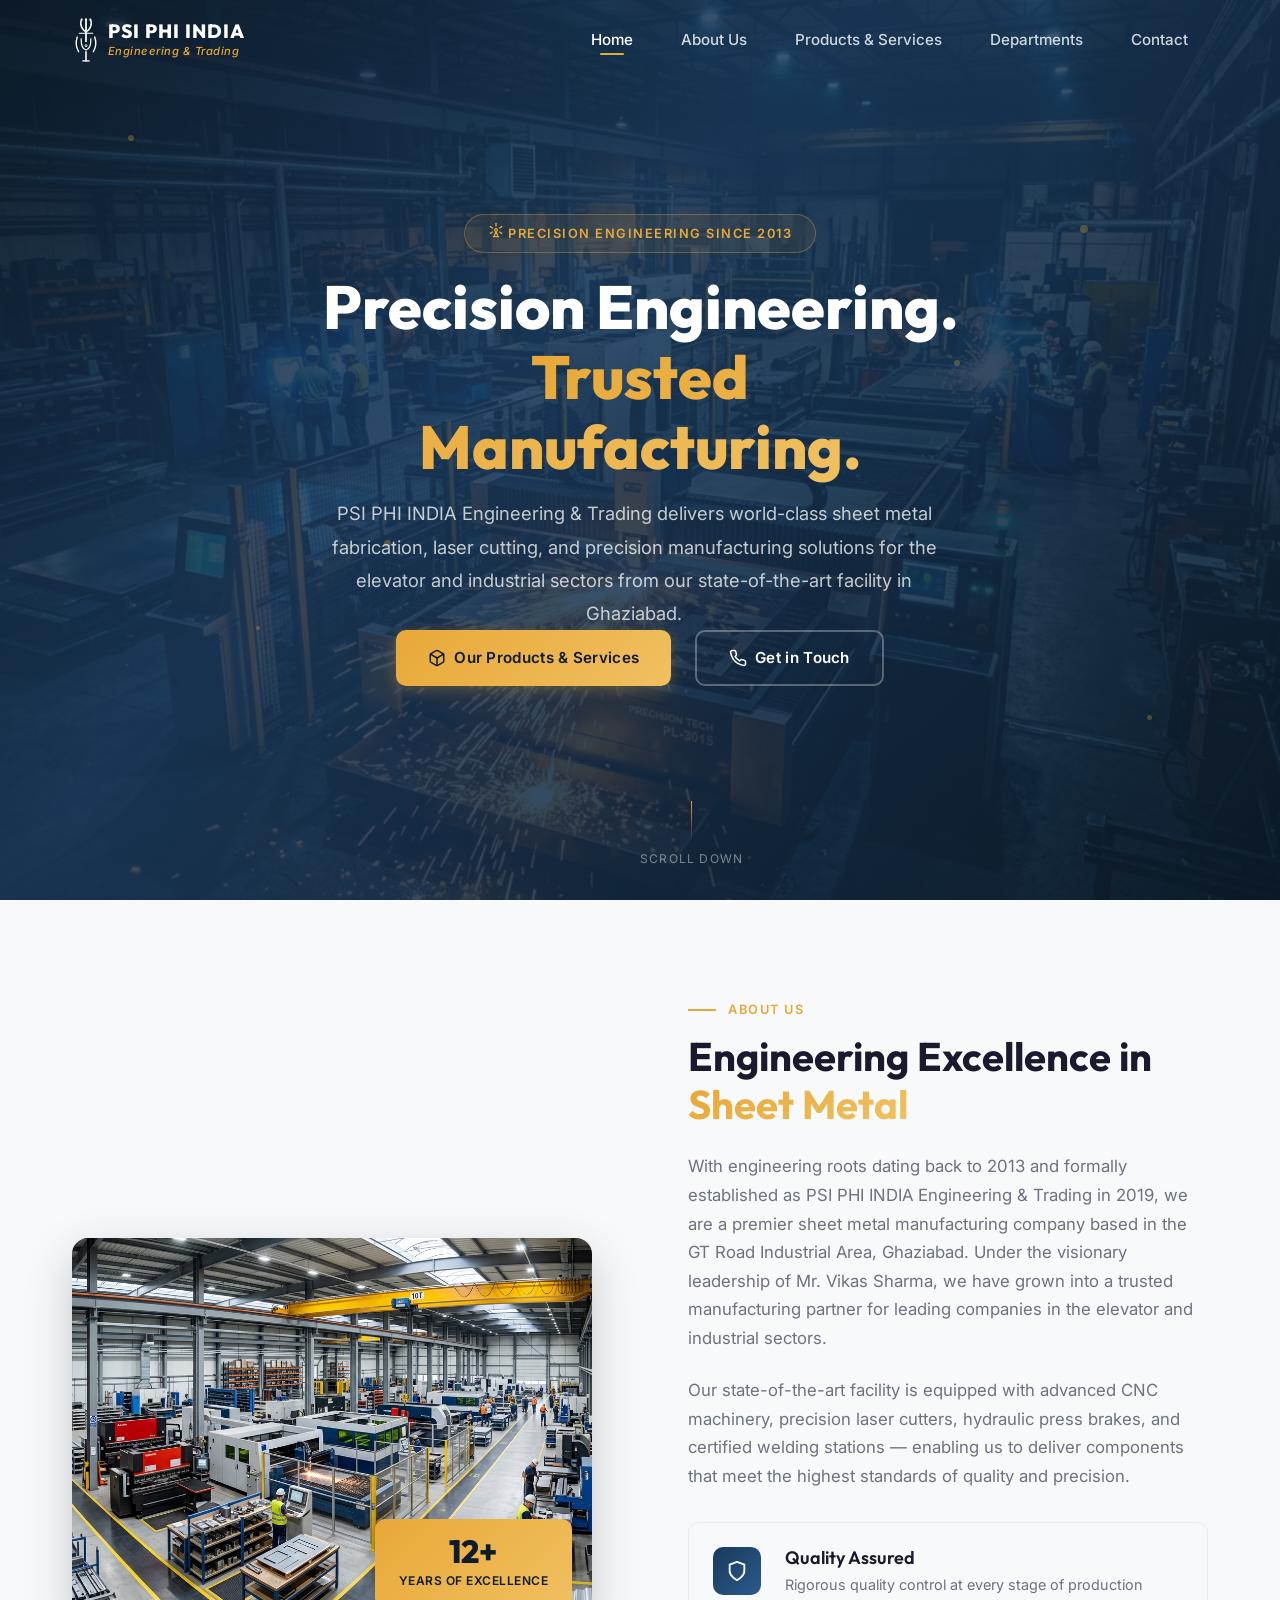
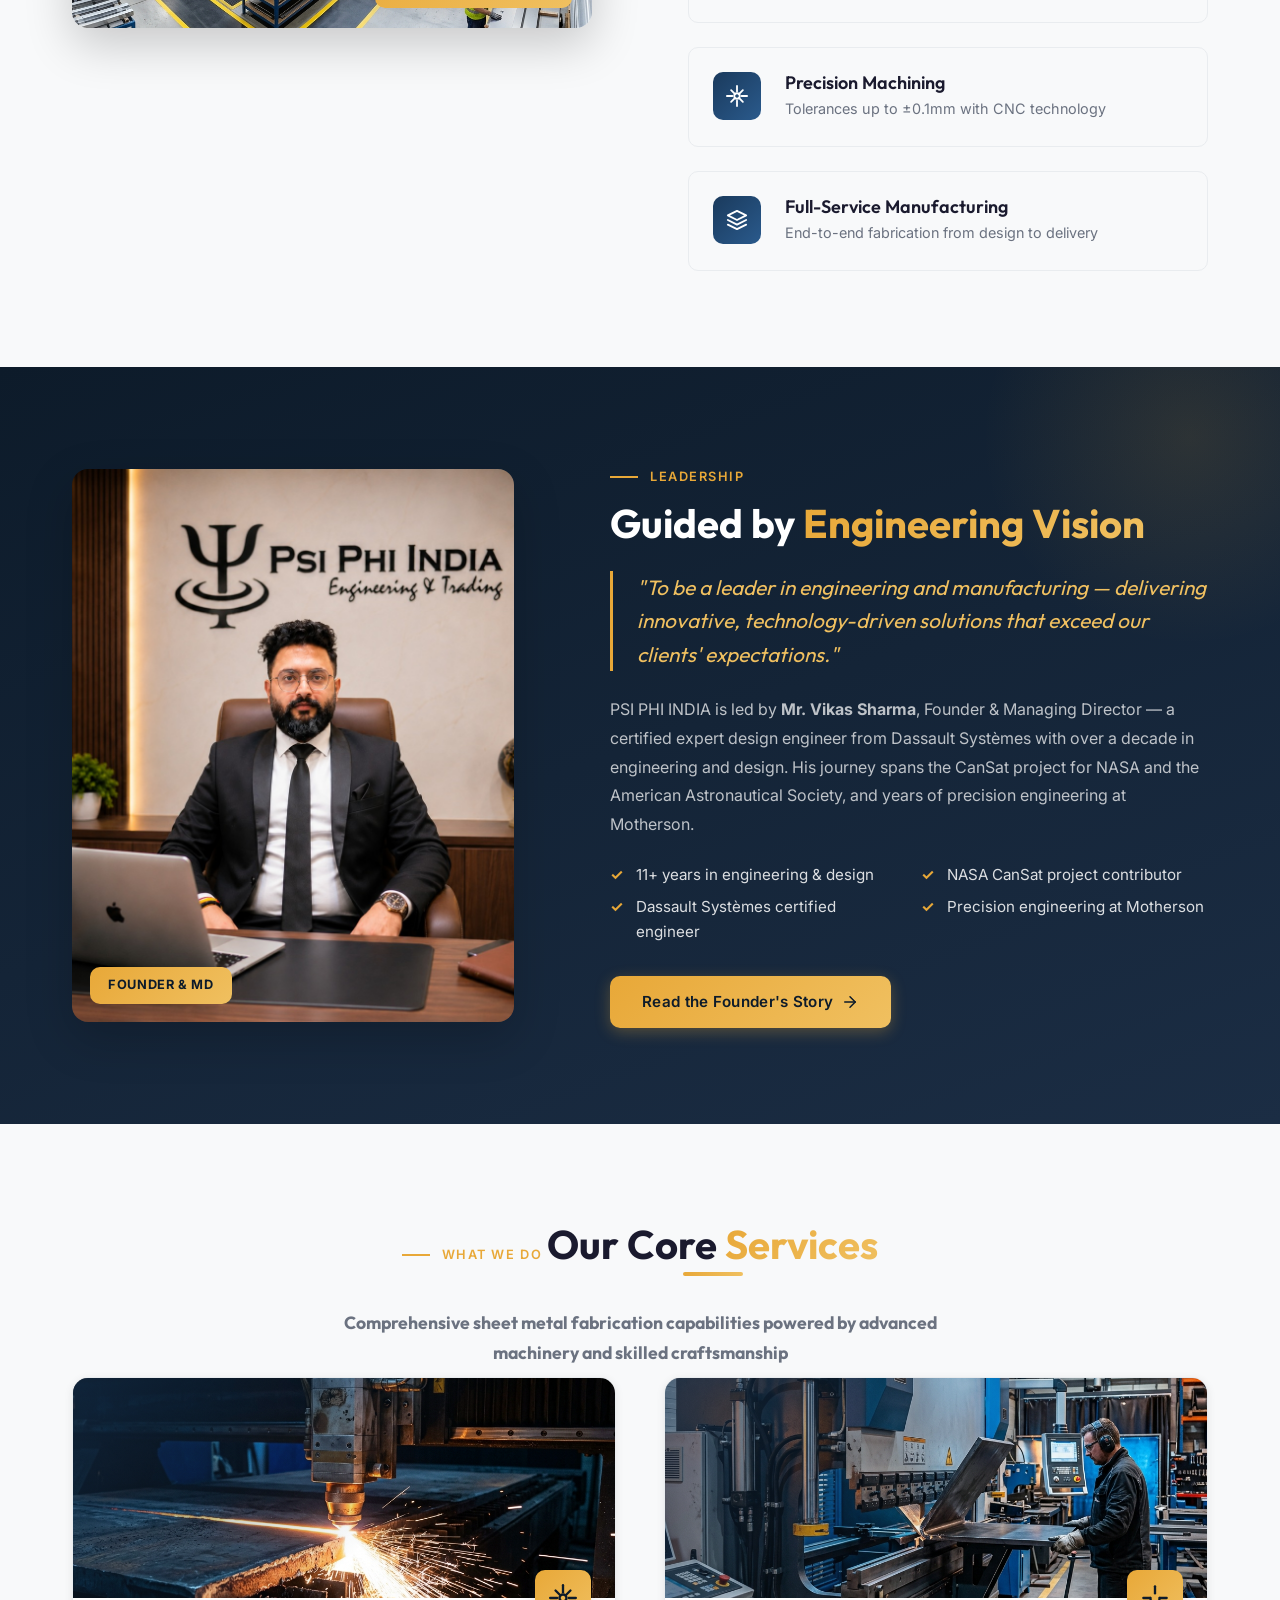
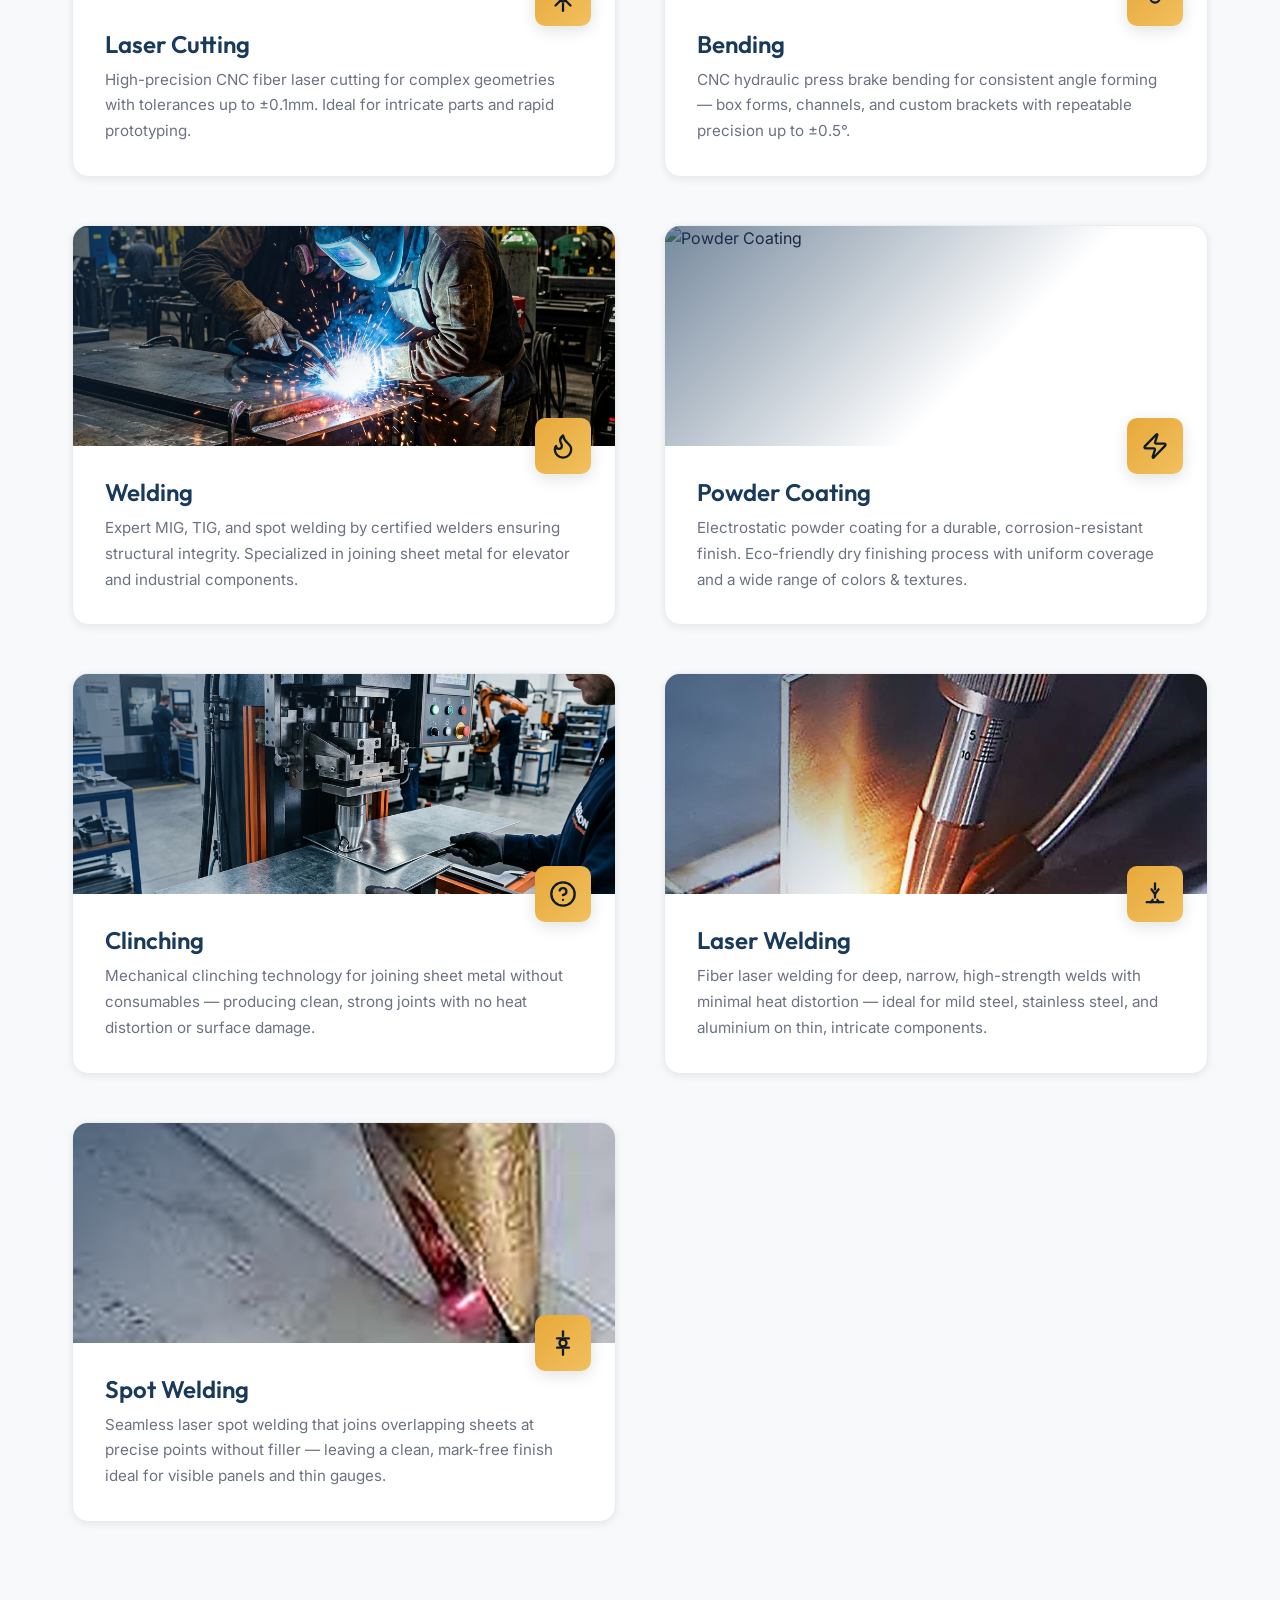
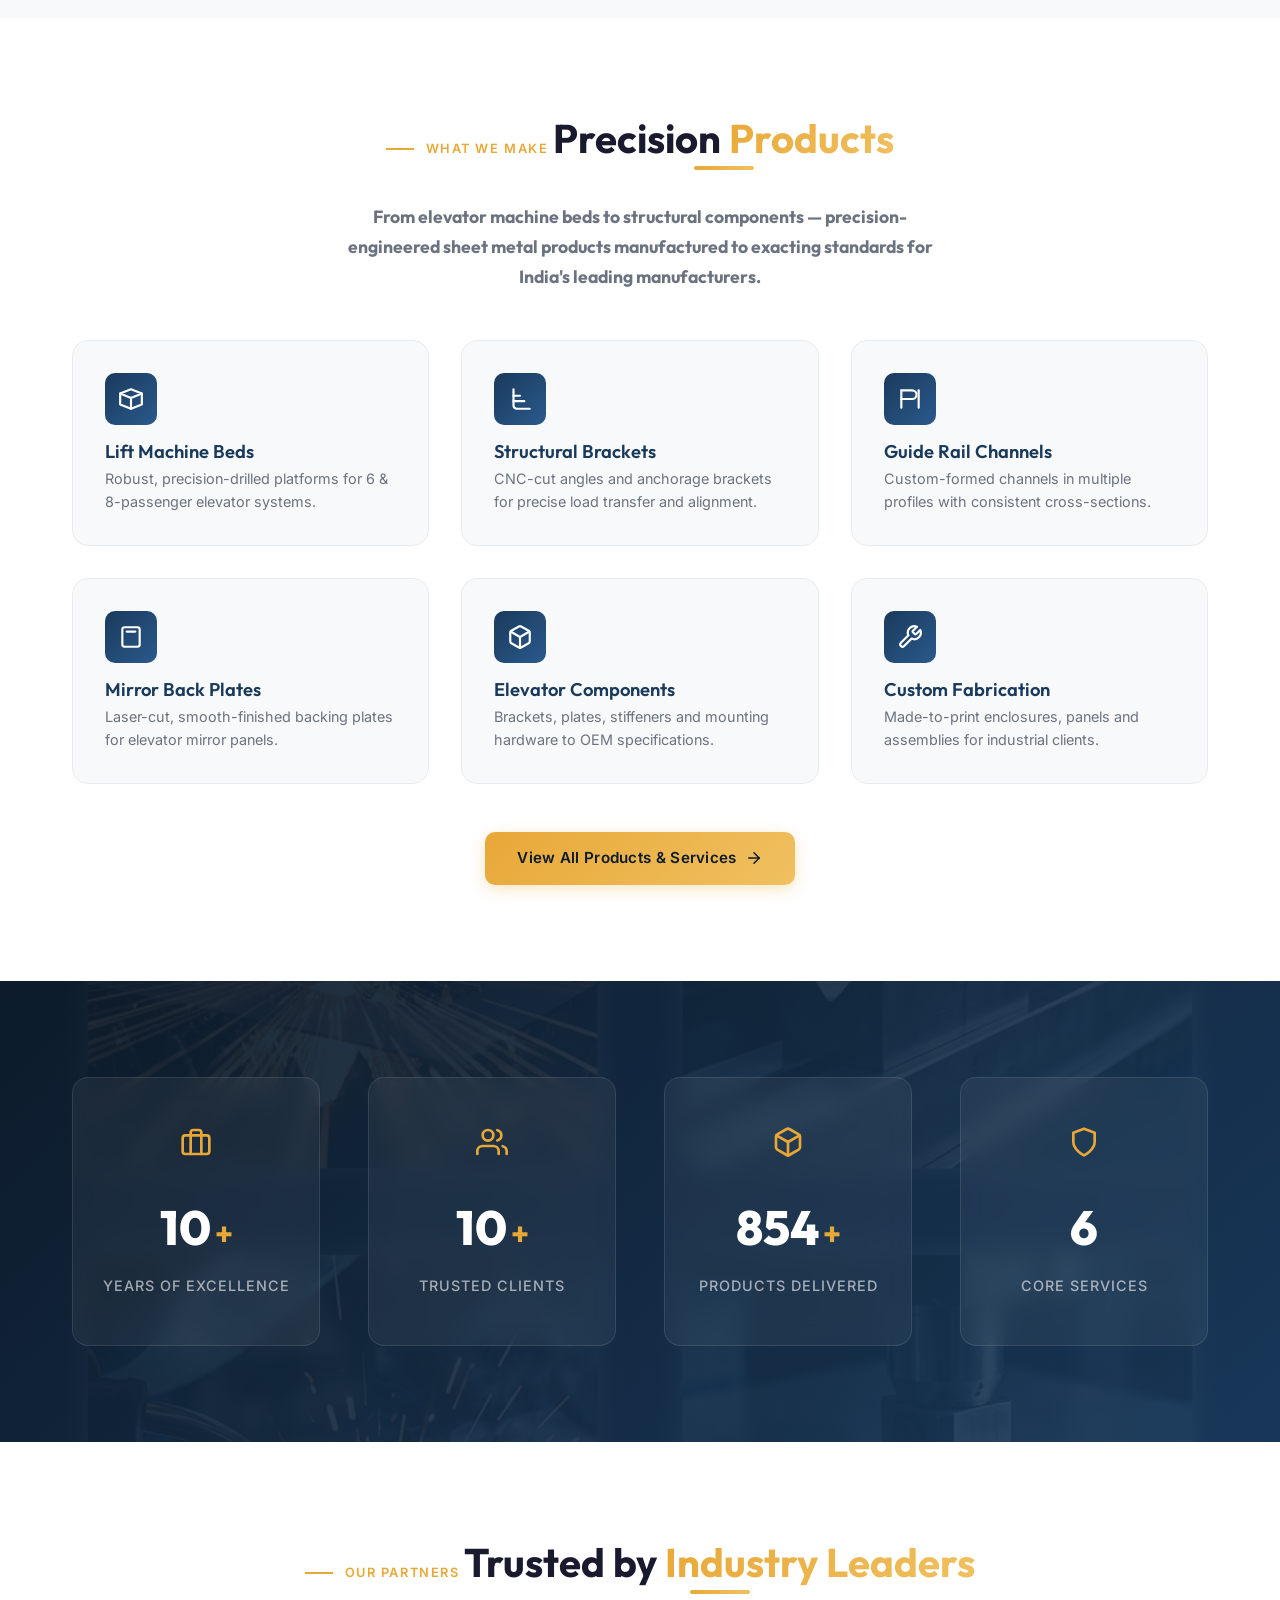
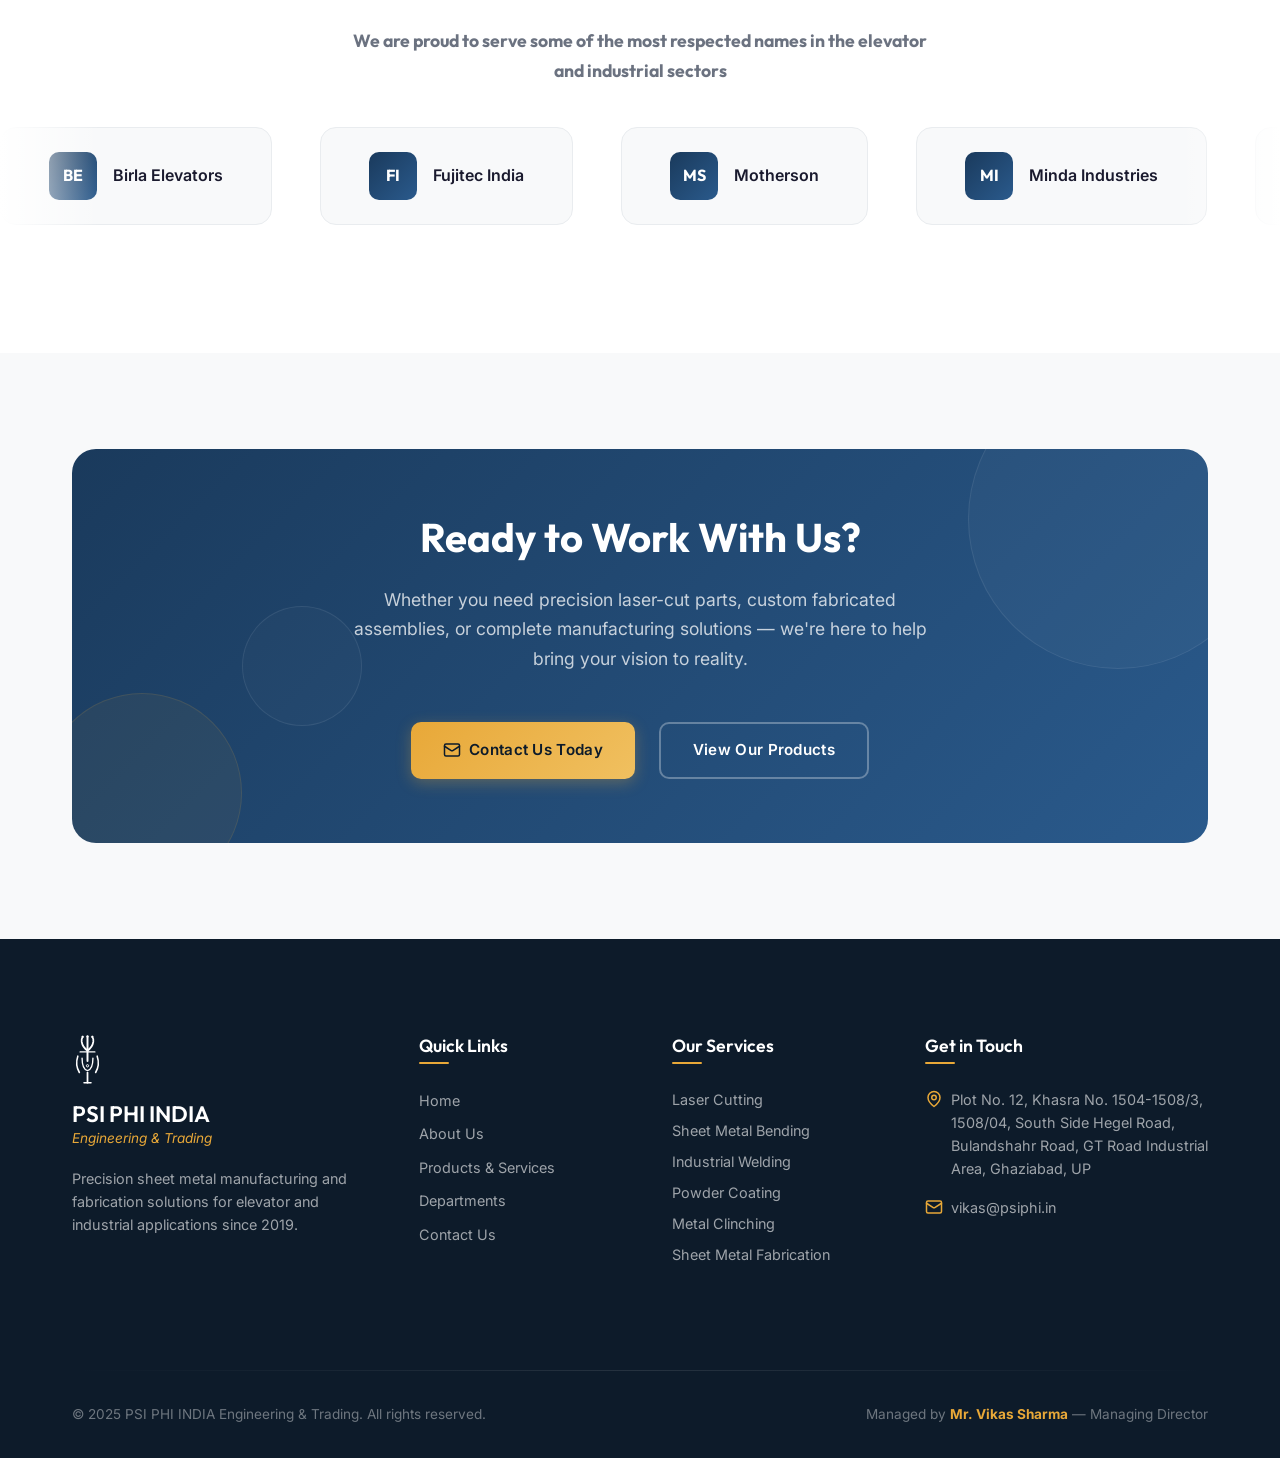
==== commit 0920387a: "Add favicon from the company logo Extract the PSI PHI INDIA psi-trident mark from the founder photo," ====
--- a/index.html
+++ b/index.html
@@ -7,7 +7,10 @@
     <meta name="description" content="PSI PHI INDIA Engineering & Trading — Premium sheet metal manufacturing, laser cutting, bending, welding & clinching services in Ghaziabad. Serving Birla Elevators, Regent Lighting & more.">
     <meta name="keywords" content="PSI PHI INDIA, sheet metal, laser cutting, bending, welding, clinching, elevator components, Ghaziabad, manufacturing">
     <meta name="author" content="PSI PHI INDIA Engineering & Trading">
-    <link rel="icon" type="image/png" href="assets/images/logo.png">
+    <link rel="icon" type="image/x-icon" href="assets/images/favicon.ico">
+    <link rel="icon" type="image/png" sizes="32x32" href="assets/images/favicon-32.png">
+    <link rel="icon" type="image/png" sizes="16x16" href="assets/images/favicon-16.png">
+    <link rel="apple-touch-icon" sizes="180x180" href="assets/images/apple-touch-icon.png">
     <link rel="preconnect" href="https://fonts.googleapis.com">
     <link rel="preconnect" href="https://fonts.gstatic.com" crossorigin>
     <link href="https://fonts.googleapis.com/css2?family=Inter:wght@300;400;500;600;700&family=Outfit:wght@400;500;600;700;800;900&display=swap" rel="stylesheet">
--- a/pages/home.css
+++ b/pages/home.css
@@ -600,6 +600,164 @@
     animation-delay: 2s;
 }
 
+/* ---------- Leadership (Home) ---------- */
+.leadership-home {
+    background: linear-gradient(160deg, var(--dark) 0%, var(--dark-surface) 100%);
+    position: relative;
+    overflow: hidden;
+}
+
+.leadership-home::before {
+    content: '';
+    position: absolute;
+    top: -140px;
+    right: -120px;
+    width: 420px;
+    height: 420px;
+    background: radial-gradient(circle, rgba(232, 168, 56, 0.12) 0%, transparent 70%);
+    border-radius: 50%;
+    pointer-events: none;
+}
+
+.leadership-home-grid {
+    display: grid;
+    grid-template-columns: 0.85fr 1.15fr;
+    gap: var(--space-4xl);
+    align-items: center;
+    position: relative;
+    z-index: 1;
+}
+
+.leadership-home-image {
+    position: relative;
+    border-radius: var(--radius-lg);
+    overflow: hidden;
+    box-shadow: var(--shadow-xl);
+}
+
+.leadership-home-image img {
+    width: 100%;
+    aspect-ratio: 4 / 5;
+    object-fit: cover;
+    display: block;
+}
+
+.leadership-home-badge {
+    position: absolute;
+    bottom: 18px;
+    left: 18px;
+    background: linear-gradient(135deg, var(--accent), var(--accent-light));
+    color: var(--dark);
+    padding: 8px 18px;
+    border-radius: var(--radius-md);
+    font-weight: 700;
+    font-size: 0.8rem;
+    text-transform: uppercase;
+    letter-spacing: 0.05em;
+}
+
+.leadership-home-content h2 {
+    color: var(--text-light);
+    margin-bottom: var(--space-lg);
+}
+
+.leadership-home-vision {
+    font-family: var(--font-heading);
+    font-size: 1.3rem;
+    font-style: italic;
+    line-height: 1.6;
+    color: var(--accent-light);
+    border-left: 3px solid var(--accent);
+    padding-left: var(--space-lg);
+    margin-bottom: var(--space-lg);
+}
+
+.leadership-home-text {
+    color: rgba(255, 255, 255, 0.72) !important;
+    line-height: 1.8 !important;
+    margin-bottom: var(--space-lg);
+}
+
+.leadership-home-creds {
+    list-style: none;
+    padding: 0;
+    margin: 0 0 var(--space-xl);
+    display: grid;
+    grid-template-columns: 1fr 1fr;
+    gap: var(--space-sm) var(--space-lg);
+}
+
+.leadership-home-creds li {
+    color: rgba(255, 255, 255, 0.85);
+    font-size: 0.95rem;
+    padding-left: 26px;
+    position: relative;
+}
+
+.leadership-home-creds li::before {
+    content: '✓';
+    position: absolute;
+    left: 0;
+    top: 0;
+    color: var(--accent);
+    font-weight: 700;
+}
+
+/* ---------- Products Teaser (Home) ---------- */
+.products-teaser {
+    background: var(--light-surface);
+}
+
+.product-highlight-grid {
+    display: grid;
+    grid-template-columns: repeat(3, 1fr);
+    gap: var(--space-xl);
+    margin-top: var(--space-2xl);
+}
+
+.product-highlight {
+    background: var(--light);
+    border: 1px solid var(--light-muted);
+    border-radius: var(--radius-lg);
+    padding: var(--space-xl);
+    transition: all var(--transition-base);
+}
+
+.product-highlight:hover {
+    transform: translateY(-6px);
+    box-shadow: var(--shadow-lg);
+    border-color: rgba(232, 168, 56, 0.3);
+}
+
+.product-highlight-icon {
+    width: 52px;
+    height: 52px;
+    display: flex;
+    align-items: center;
+    justify-content: center;
+    background: linear-gradient(135deg, var(--primary), var(--primary-light));
+    border-radius: var(--radius-md);
+    color: var(--text-light);
+    margin-bottom: var(--space-md);
+}
+
+.product-highlight h3 {
+    color: var(--primary);
+    font-size: 1.15rem;
+    margin-bottom: var(--space-xs);
+}
+
+.product-highlight p {
+    font-size: 0.9rem;
+    margin: 0;
+    line-height: 1.6;
+}
+
+.products-teaser-cta {
+    text-align: center;
+    margin-top: var(--space-2xl);
+}
+
 /* ---------- Responsive ---------- */
 @media (max-width: 1024px) {
     .services-grid {
@@ -610,6 +768,10 @@
     .stats-grid {
         grid-template-columns: repeat(2, 1fr);
     }
+
+    .product-highlight-grid {
+        grid-template-columns: repeat(2, 1fr);
+    }
 }
 
 @media (max-width: 768px) {
@@ -626,6 +788,19 @@
         grid-template-columns: 1fr;
     }
 
+    .leadership-home-grid {
+        grid-template-columns: 1fr;
+        gap: var(--space-2xl);
+    }
+
+    .leadership-home-image {
+        max-width: 360px;
+    }
+
+    .product-highlight-grid {
+        grid-template-columns: 1fr;
+    }
+
     .stats-grid {
         grid-template-columns: repeat(2, 1fr);
         gap: var(--space-lg);
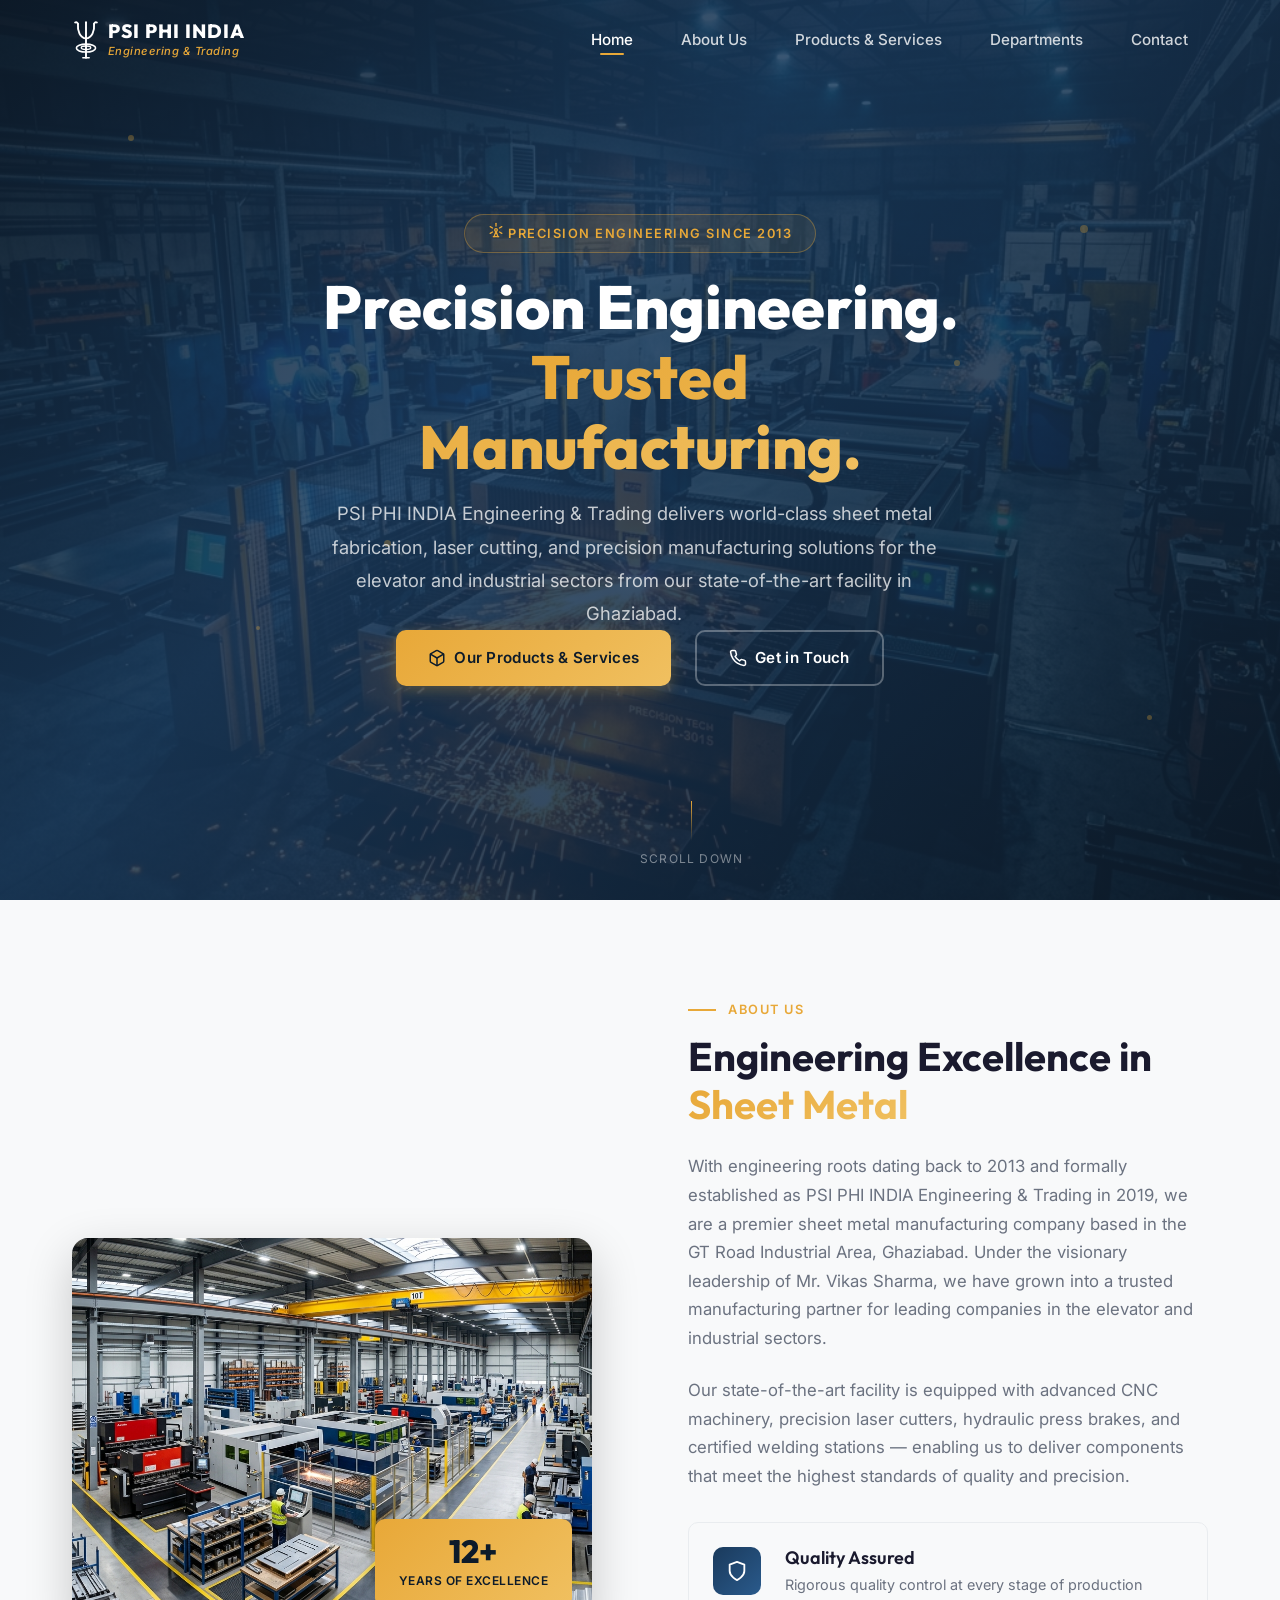
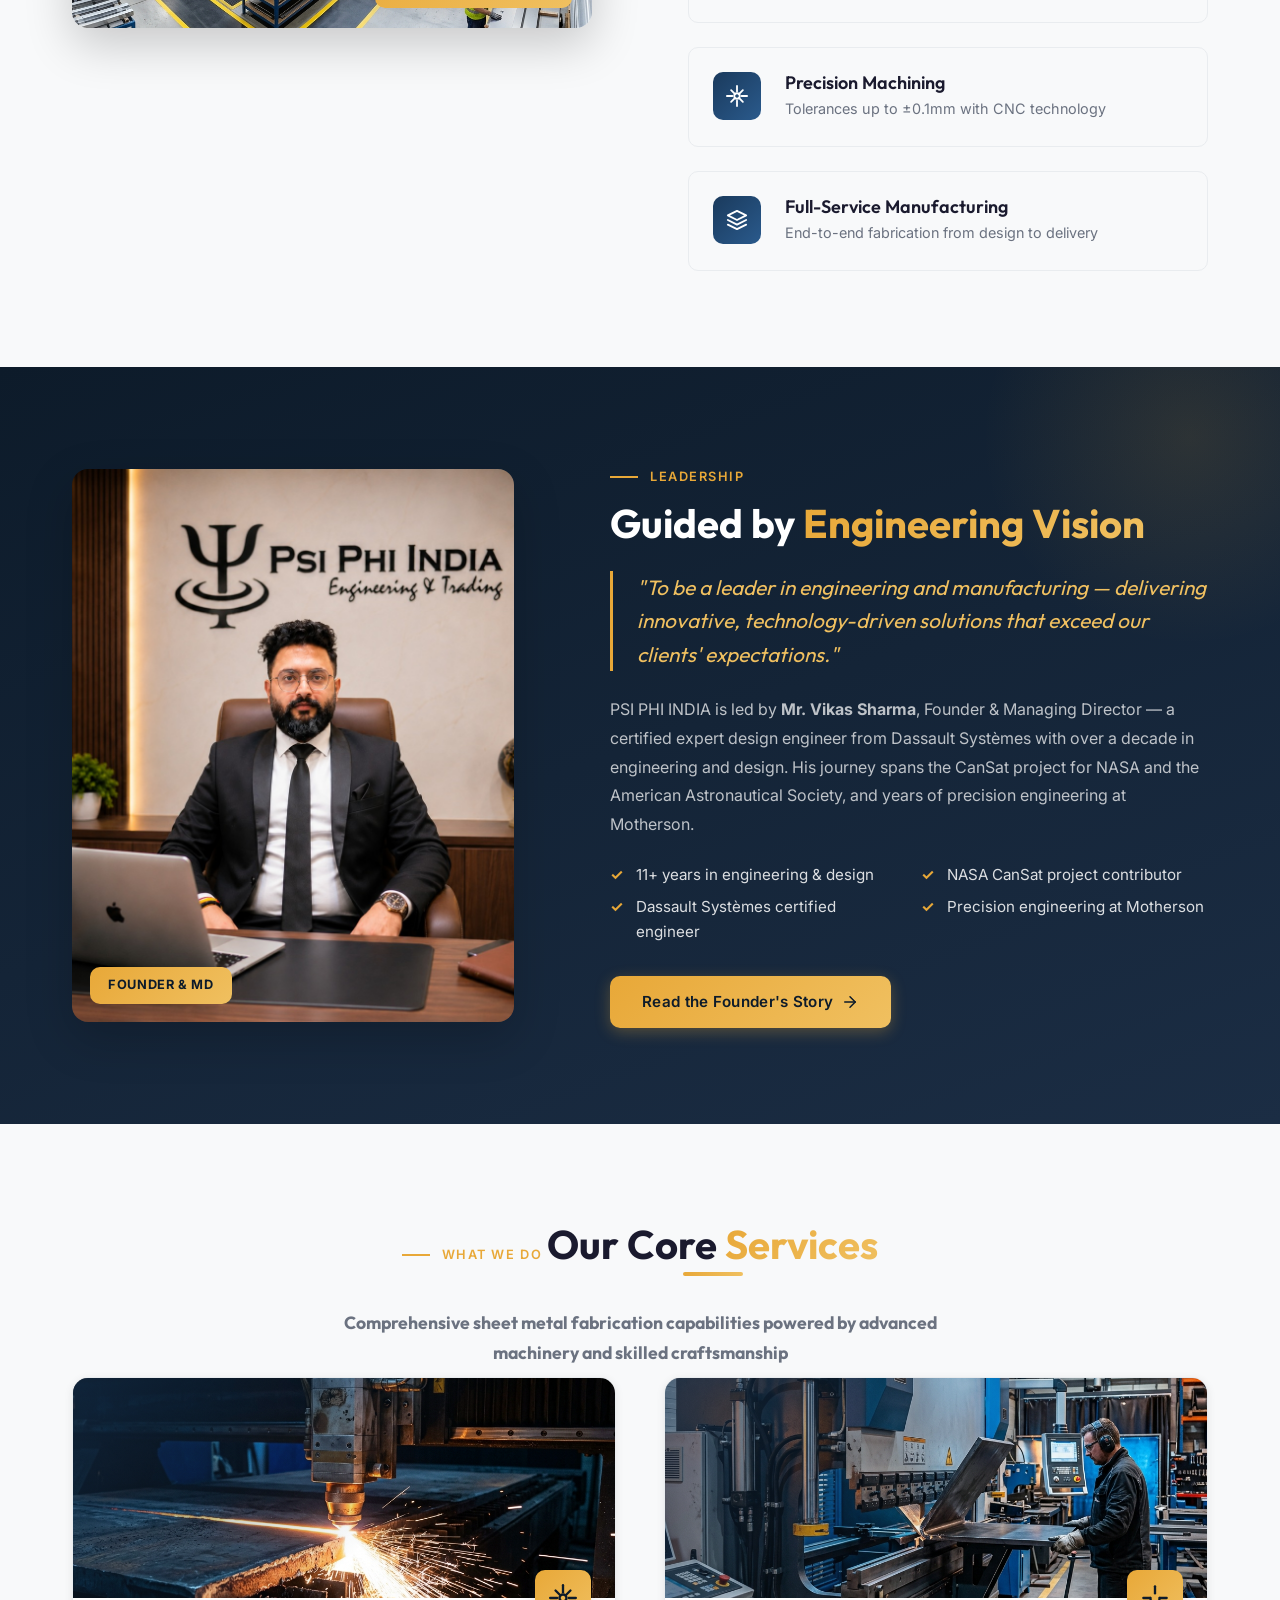
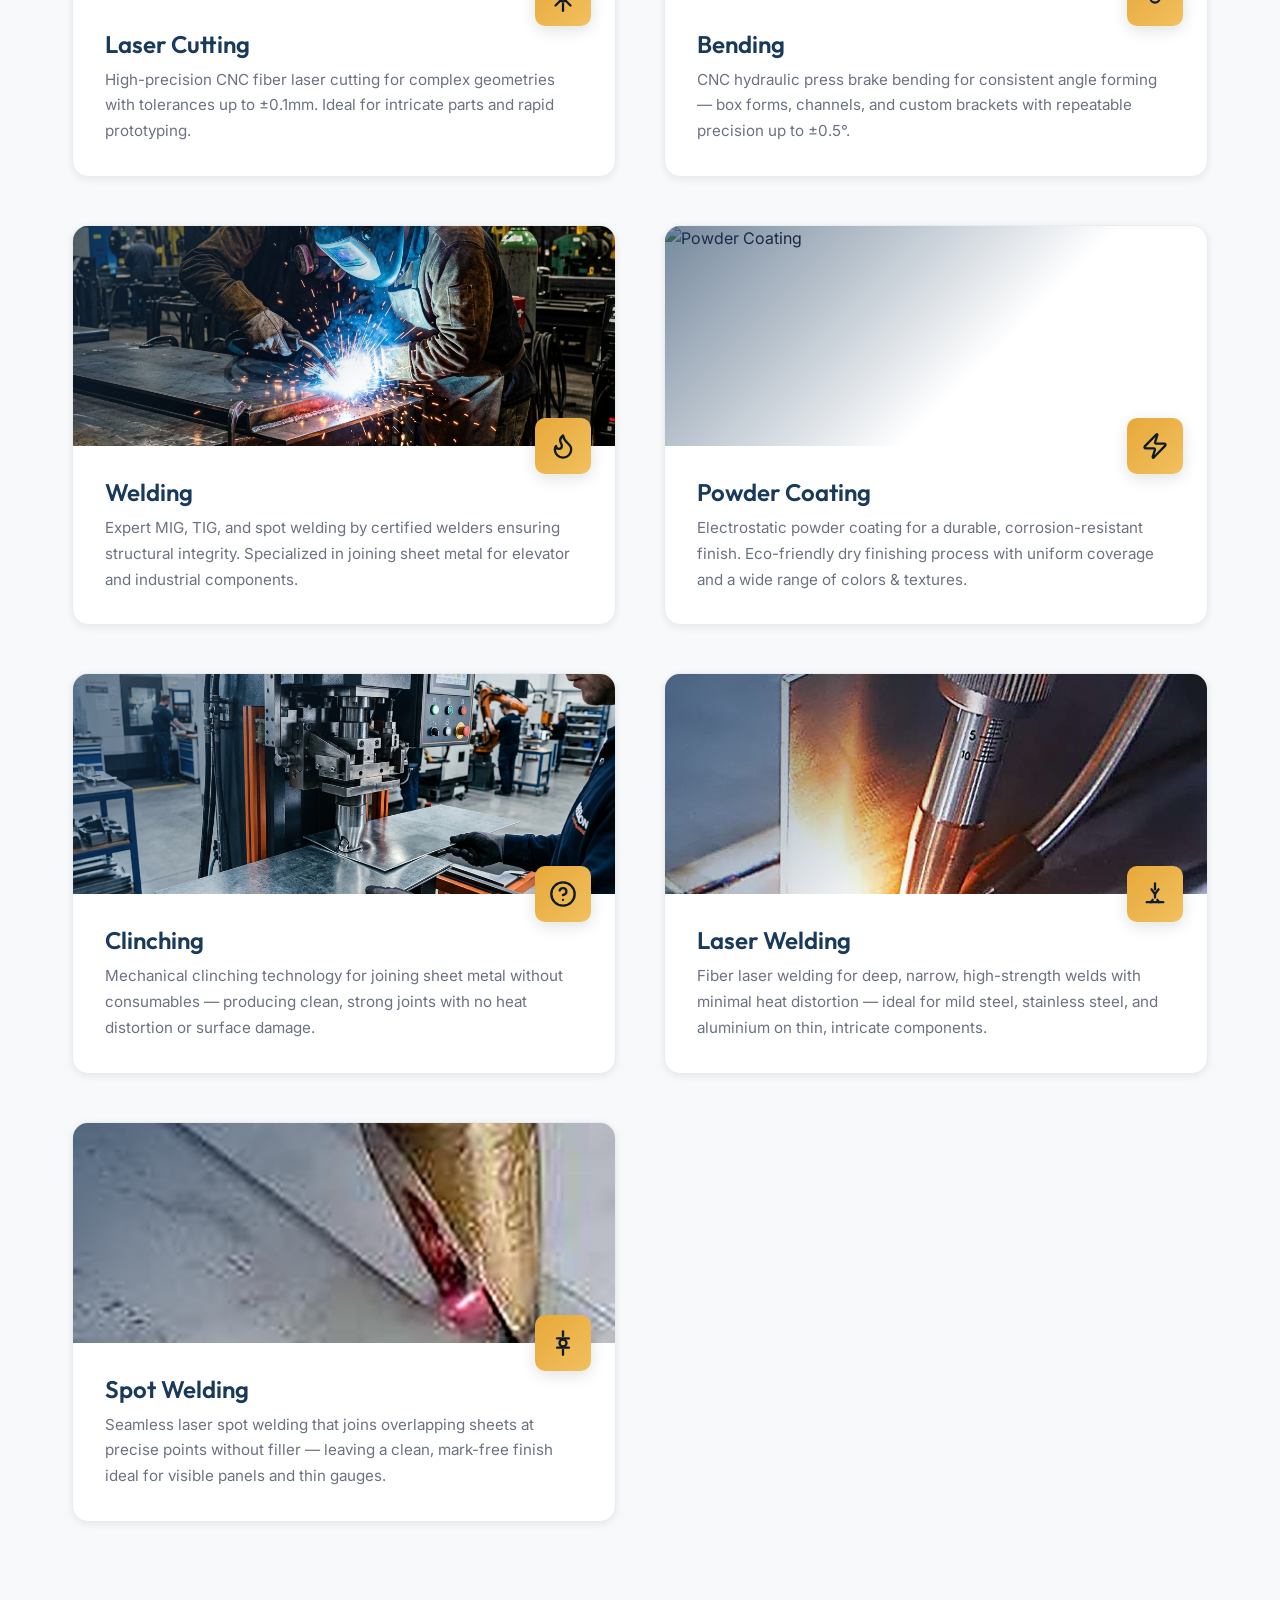
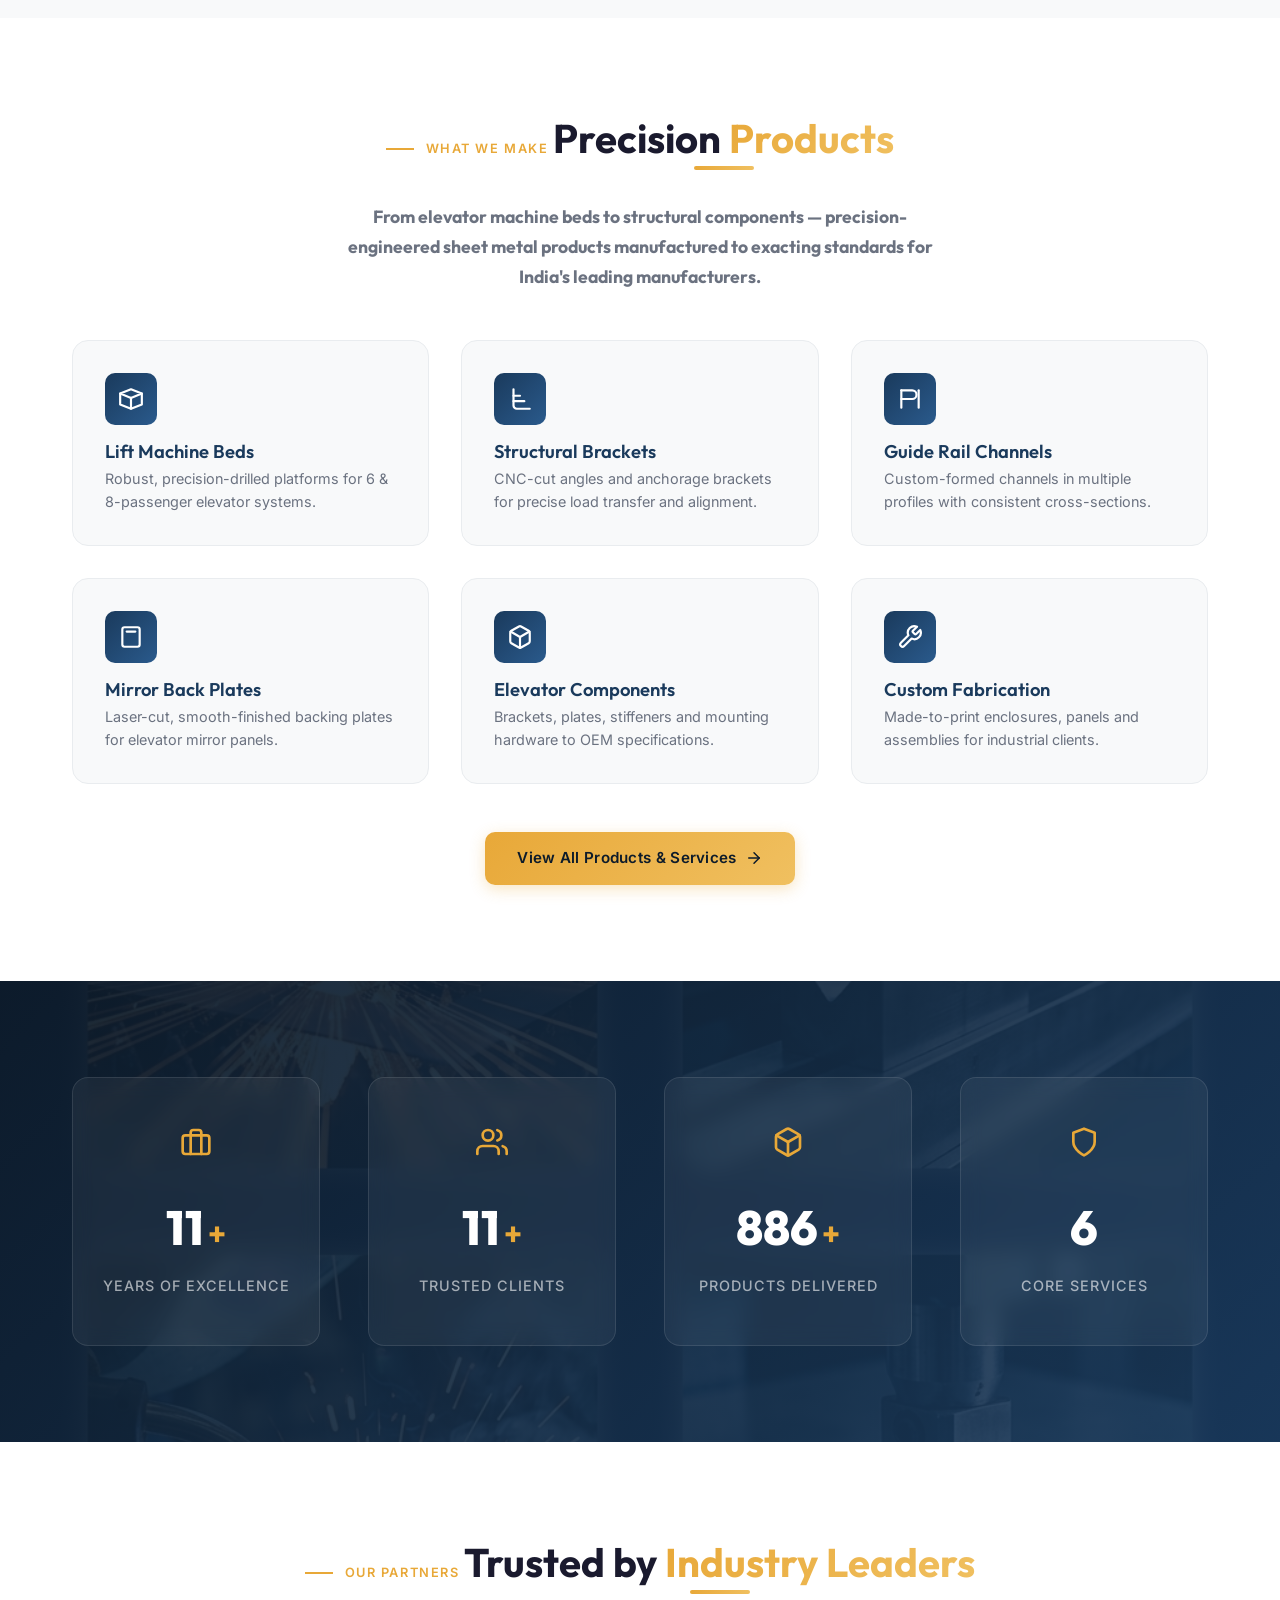
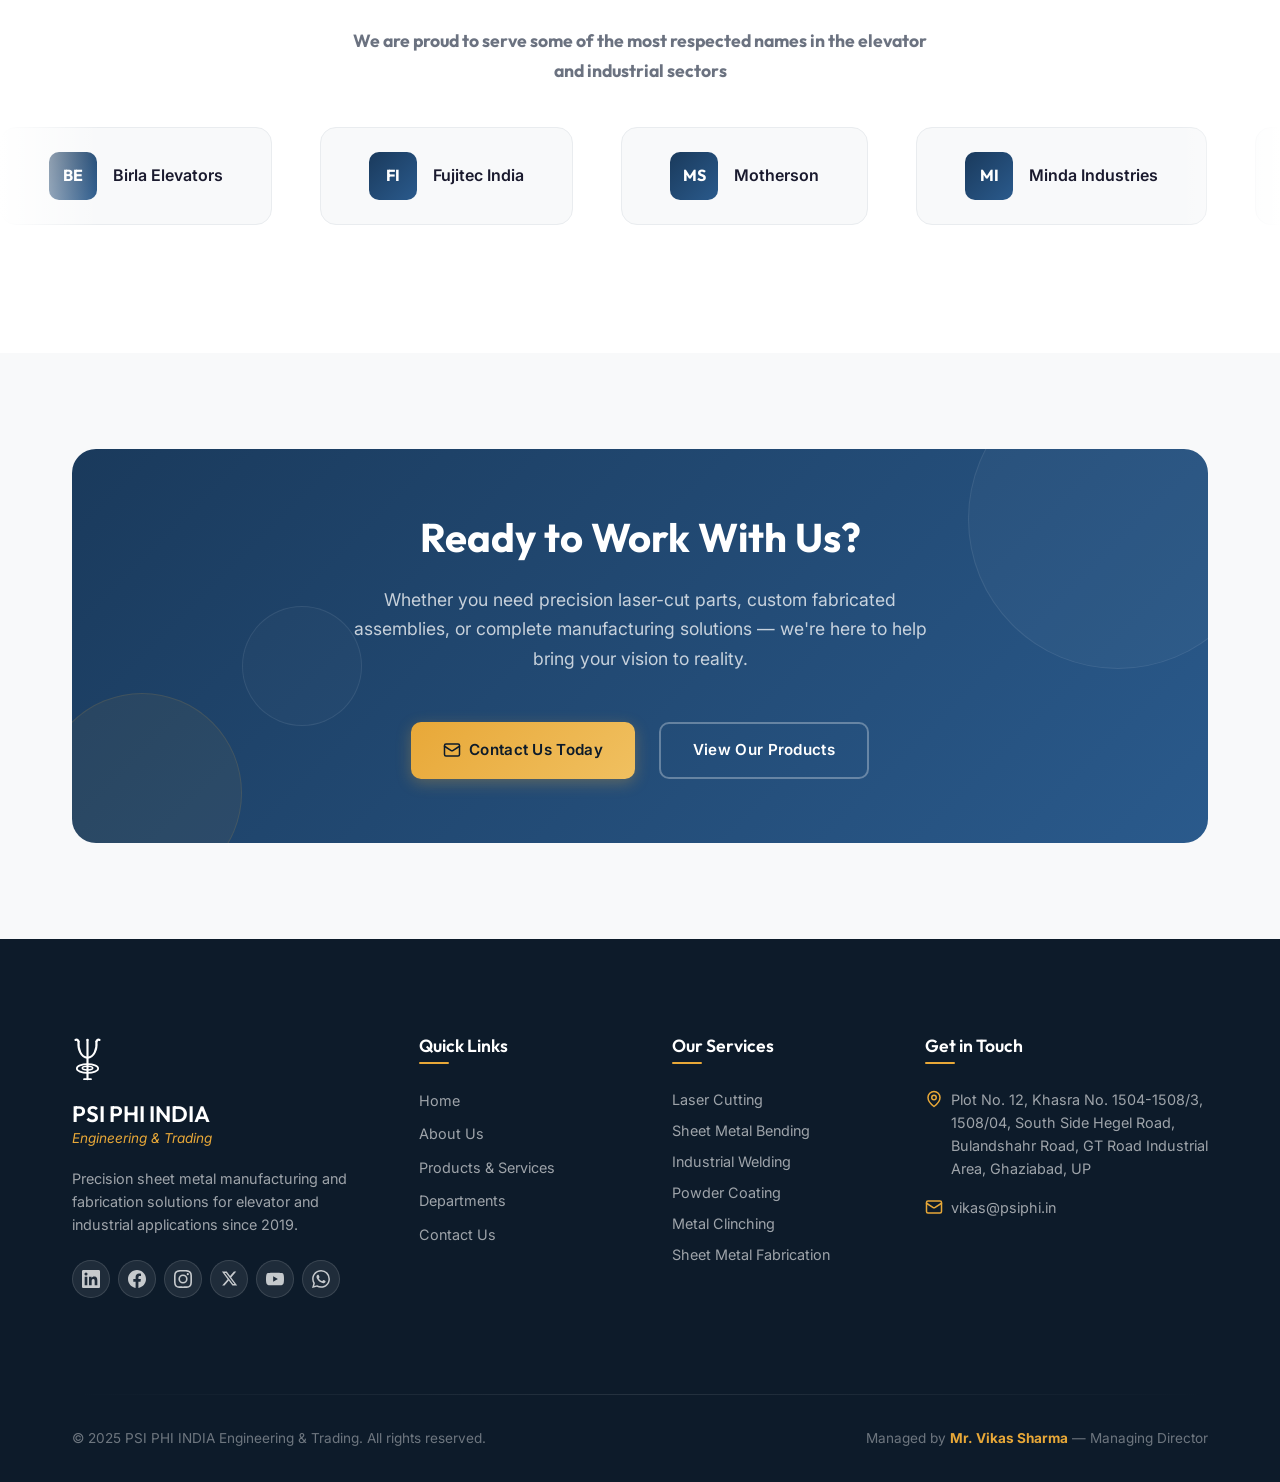
==== commit 9092189b: "Add social media links to the footer Add a social icon row (LinkedIn, Facebook, Instagram, X, YouTub" ====
--- a/index.html
+++ b/index.html
@@ -62,6 +62,27 @@
                     <h3>PSI PHI INDIA</h3>
                     <p class="footer-tagline">Engineering & Trading</p>
                     <p class="footer-desc">Precision sheet metal manufacturing and fabrication solutions for elevator and industrial applications since 2019.</p>
+                    <!-- SOCIAL: replace each href="#" with the real profile URL once the page is created -->
+                    <div class="footer-social">
+                        <a href="#" target="_blank" rel="noopener noreferrer" class="footer-social-link" aria-label="PSI PHI INDIA on LinkedIn">
+                            <svg xmlns="http://www.w3.org/2000/svg" width="18" height="18" viewBox="0 0 24 24" fill="currentColor"><path d="M20.447 20.452h-3.554v-5.569c0-1.328-.027-3.037-1.852-3.037-1.853 0-2.136 1.445-2.136 2.939v5.667H9.351V9h3.414v1.561h.046c.477-.9 1.637-1.85 3.37-1.85 3.601 0 4.267 2.37 4.267 5.455v6.286zM5.337 7.433a2.062 2.062 0 0 1-2.063-2.065 2.064 2.064 0 1 1 2.063 2.065zm1.782 13.019H3.555V9h3.564v11.452zM22.225 0H1.771C.792 0 0 .774 0 1.729v20.542C0 23.227.792 24 1.771 24h20.451C23.2 24 24 23.227 24 22.271V1.729C24 .774 23.2 0 22.222 0h.003z"/></svg>
+                        </a>
+                        <a href="#" target="_blank" rel="noopener noreferrer" class="footer-social-link" aria-label="PSI PHI INDIA on Facebook">
+                            <svg xmlns="http://www.w3.org/2000/svg" width="18" height="18" viewBox="0 0 24 24" fill="currentColor"><path d="M24 12.073c0-6.627-5.373-12-12-12s-12 5.373-12 12c0 5.99 4.388 10.954 10.125 11.854v-8.385H7.078v-3.47h3.047V9.43c0-3.007 1.792-4.669 4.533-4.669 1.312 0 2.686.235 2.686.235v2.953H15.83c-1.491 0-1.956.925-1.956 1.874v2.25h3.328l-.532 3.47h-2.796v8.385C19.612 23.027 24 18.062 24 12.073z"/></svg>
+                        </a>
+                        <a href="#" target="_blank" rel="noopener noreferrer" class="footer-social-link" aria-label="PSI PHI INDIA on Instagram">
+                            <svg xmlns="http://www.w3.org/2000/svg" width="18" height="18" viewBox="0 0 24 24" fill="currentColor"><path d="M12 2.163c3.204 0 3.584.012 4.85.07 3.252.148 4.771 1.691 4.919 4.919.058 1.265.069 1.645.069 4.849 0 3.205-.012 3.584-.069 4.849-.149 3.225-1.664 4.771-4.919 4.919-1.266.058-1.644.07-4.85.07-3.204 0-3.584-.012-4.849-.07-3.26-.149-4.771-1.699-4.919-4.92-.058-1.265-.07-1.644-.07-4.849 0-3.204.013-3.583.07-4.849.149-3.227 1.664-4.771 4.919-4.919 1.266-.057 1.645-.069 4.849-.069zM12 0C8.741 0 8.333.014 7.053.072 2.695.272.273 2.69.073 7.052.014 8.333 0 8.741 0 12c0 3.259.014 3.668.072 4.948.2 4.358 2.618 6.78 6.98 6.98C8.333 23.986 8.741 24 12 24c3.259 0 3.668-.014 4.948-.072 4.354-.2 6.782-2.618 6.979-6.98.059-1.28.073-1.689.073-4.948 0-3.259-.014-3.667-.072-4.947-.196-4.354-2.617-6.78-6.979-6.98C15.668.014 15.259 0 12 0zm0 5.838a6.162 6.162 0 1 0 0 12.324 6.162 6.162 0 0 0 0-12.324zM12 16a4 4 0 1 1 0-8 4 4 0 0 1 0 8zm6.406-11.845a1.44 1.44 0 1 0 0 2.881 1.44 1.44 0 0 0 0-2.881z"/></svg>
+                        </a>
+                        <a href="#" target="_blank" rel="noopener noreferrer" class="footer-social-link" aria-label="PSI PHI INDIA on X (Twitter)">
+                            <svg xmlns="http://www.w3.org/2000/svg" width="17" height="17" viewBox="0 0 24 24" fill="currentColor"><path d="M18.244 2.25h3.308l-7.227 8.26 8.502 11.24H16.17l-5.214-6.817L4.99 21.75H1.68l7.73-8.835L1.254 2.25H8.08l4.713 6.231zm-1.161 17.52h1.833L7.084 4.126H5.117z"/></svg>
+                        </a>
+                        <a href="#" target="_blank" rel="noopener noreferrer" class="footer-social-link" aria-label="PSI PHI INDIA on YouTube">
+                            <svg xmlns="http://www.w3.org/2000/svg" width="18" height="18" viewBox="0 0 24 24" fill="currentColor"><path d="M23.498 6.186a3.016 3.016 0 0 0-2.122-2.136C19.505 3.545 12 3.545 12 3.545s-7.505 0-9.377.505A3.017 3.017 0 0 0 .502 6.186C0 8.07 0 12 0 12s0 3.93.502 5.814a3.016 3.016 0 0 0 2.122 2.136c1.871.505 9.376.505 9.376.505s7.505 0 9.377-.505a3.015 3.015 0 0 0 2.122-2.136C24 15.93 24 12 24 12s0-3.93-.502-5.814zM9.545 15.568V8.432L15.818 12l-6.273 3.568z"/></svg>
+                        </a>
+                        <a href="https://wa.me/918368978355" target="_blank" rel="noopener noreferrer" class="footer-social-link" aria-label="PSI PHI INDIA on WhatsApp">
+                            <svg xmlns="http://www.w3.org/2000/svg" width="18" height="18" viewBox="0 0 24 24" fill="currentColor"><path d="M17.472 14.382c-.297-.149-1.758-.867-2.03-.967-.273-.099-.471-.148-.67.15-.197.297-.767.966-.94 1.164-.173.199-.347.223-.644.075-.297-.15-1.255-.463-2.39-1.475-.883-.788-1.48-1.761-1.653-2.059-.173-.297-.018-.458.13-.606.134-.133.298-.347.446-.52.149-.174.198-.298.298-.497.099-.198.05-.371-.025-.52-.075-.149-.669-1.612-.916-2.207-.242-.579-.487-.5-.669-.51-.173-.008-.371-.01-.57-.01-.198 0-.52.074-.792.372-.272.297-1.04 1.016-1.04 2.479 0 1.462 1.065 2.875 1.213 3.074.149.198 2.096 3.2 5.077 4.487.709.306 1.262.489 1.694.625.712.227 1.36.195 1.871.118.571-.085 1.758-.719 2.006-1.413.248-.694.248-1.289.173-1.413-.074-.124-.272-.198-.57-.347m-5.421 7.403h-.004a9.87 9.87 0 0 1-5.031-1.378l-.361-.214-3.741.982.998-3.648-.235-.374a9.86 9.86 0 0 1-1.51-5.26c.001-5.45 4.436-9.884 9.888-9.884 2.64 0 5.122 1.03 6.988 2.898a9.825 9.825 0 0 1 2.893 6.994c-.003 5.45-4.437 9.884-9.885 9.884m8.413-18.297A11.815 11.815 0 0 0 12.05 0C5.495 0 .16 5.335.157 11.892c0 2.096.547 4.142 1.588 5.945L.057 24l6.305-1.654a11.882 11.882 0 0 0 5.683 1.448h.005c6.554 0 11.89-5.335 11.893-11.893a11.821 11.821 0 0 0-3.48-8.413"/></svg>
+                        </a>
+                    </div>
                 </div>
                 <div class="footer-links">
                     <h4>Quick Links</h4>
--- a/styles.css
+++ b/styles.css
@@ -533,6 +533,33 @@
     font-size: 0.9rem !important;
     color: rgba(255, 255, 255, 0.6) !important;
     line-height: 1.6 !important;
+}
+
+.footer-social {
+    display: flex;
+    flex-wrap: wrap;
+    gap: var(--space-sm);
+    margin-top: var(--space-lg);
+}
+
+.footer-social-link {
+    width: 38px;
+    height: 38px;
+    display: inline-flex;
+    align-items: center;
+    justify-content: center;
+    border-radius: 50%;
+    background: rgba(255, 255, 255, 0.08);
+    border: 1px solid rgba(255, 255, 255, 0.12);
+    color: rgba(255, 255, 255, 0.75);
+    transition: background var(--transition-base), color var(--transition-base), border-color var(--transition-base), transform var(--transition-base);
+}
+
+.footer-social-link:hover {
+    background: var(--accent);
+    border-color: var(--accent);
+    color: var(--dark);
+    transform: translateY(-3px);
 }
 
 .footer-links h4,
--- a/pages/products.css
+++ b/pages/products.css
@@ -471,7 +471,8 @@
 
 /* ---------- CLIENTS SHOWCASE SECTION ---------- */
 .clients-section {
-  background: var(--light);
+  background: var(--light-surface);
+  overflow: hidden;
 }
 
 .clients-grid {
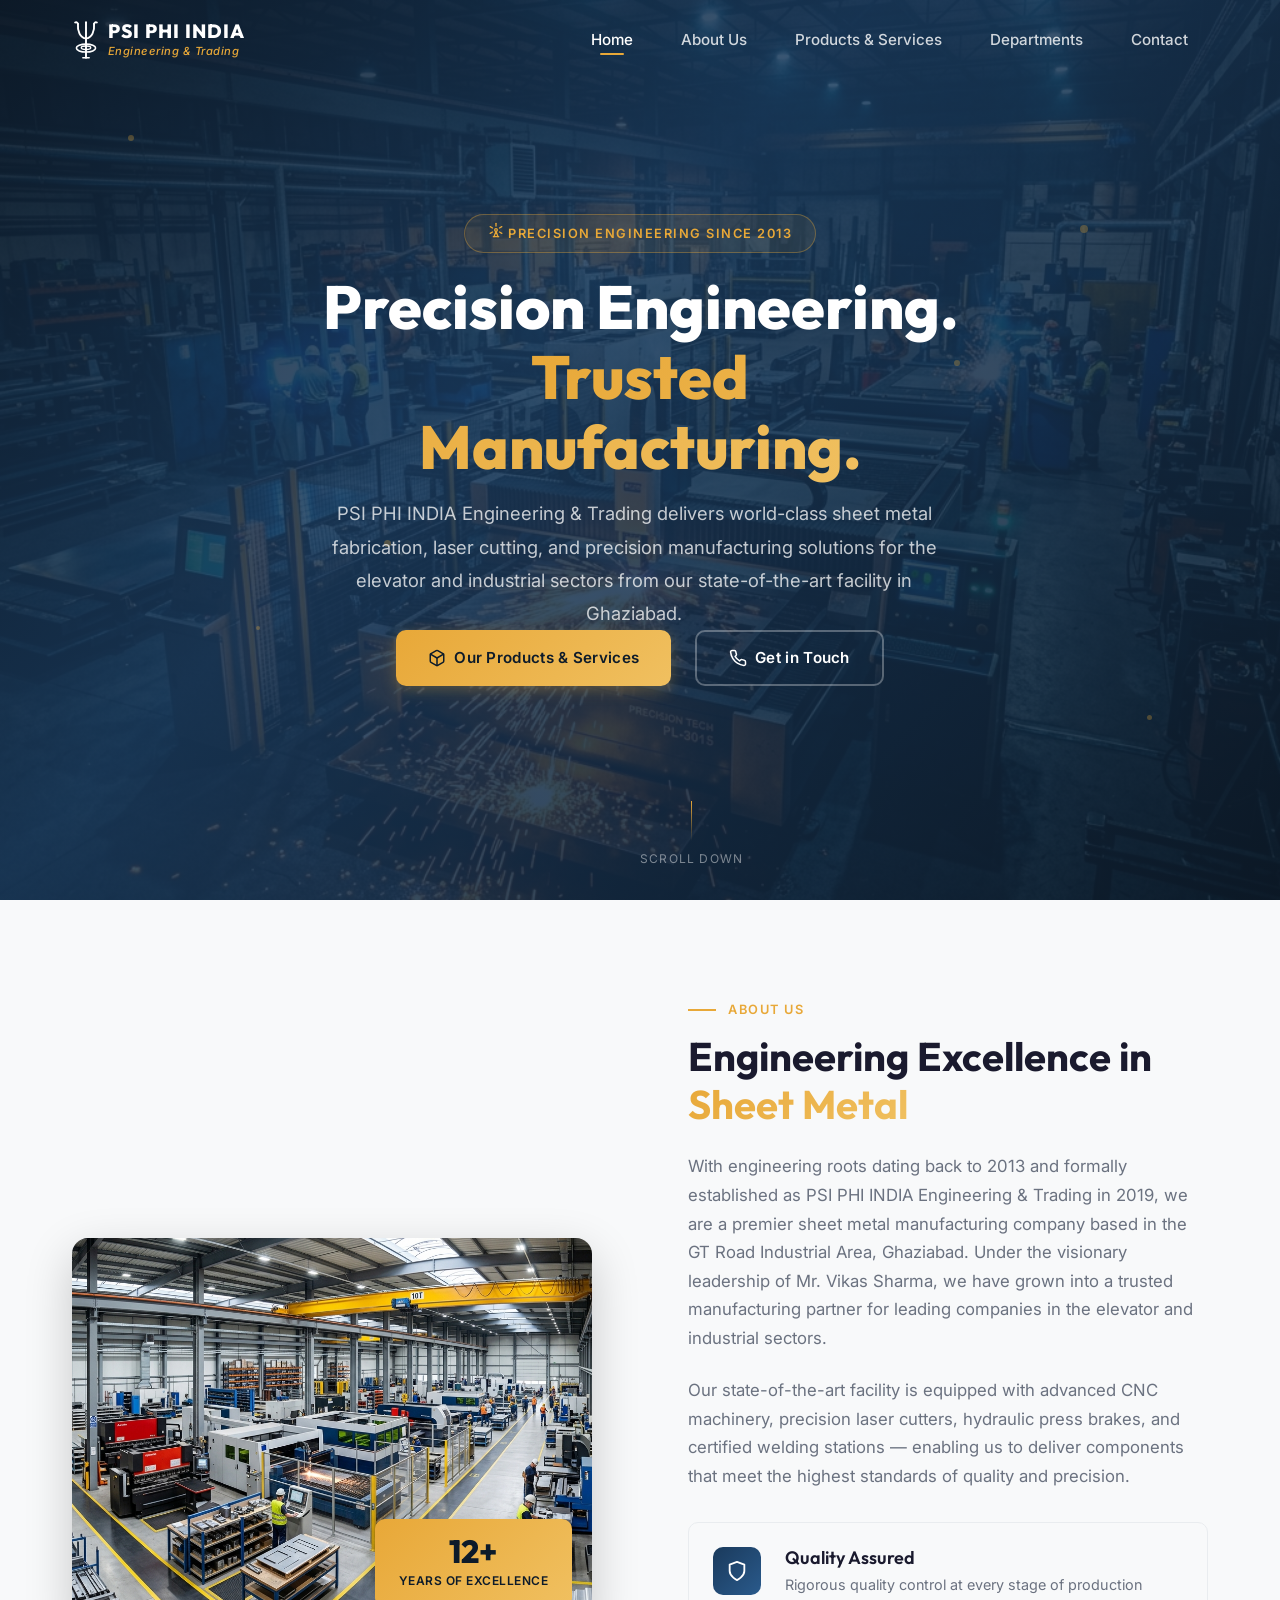
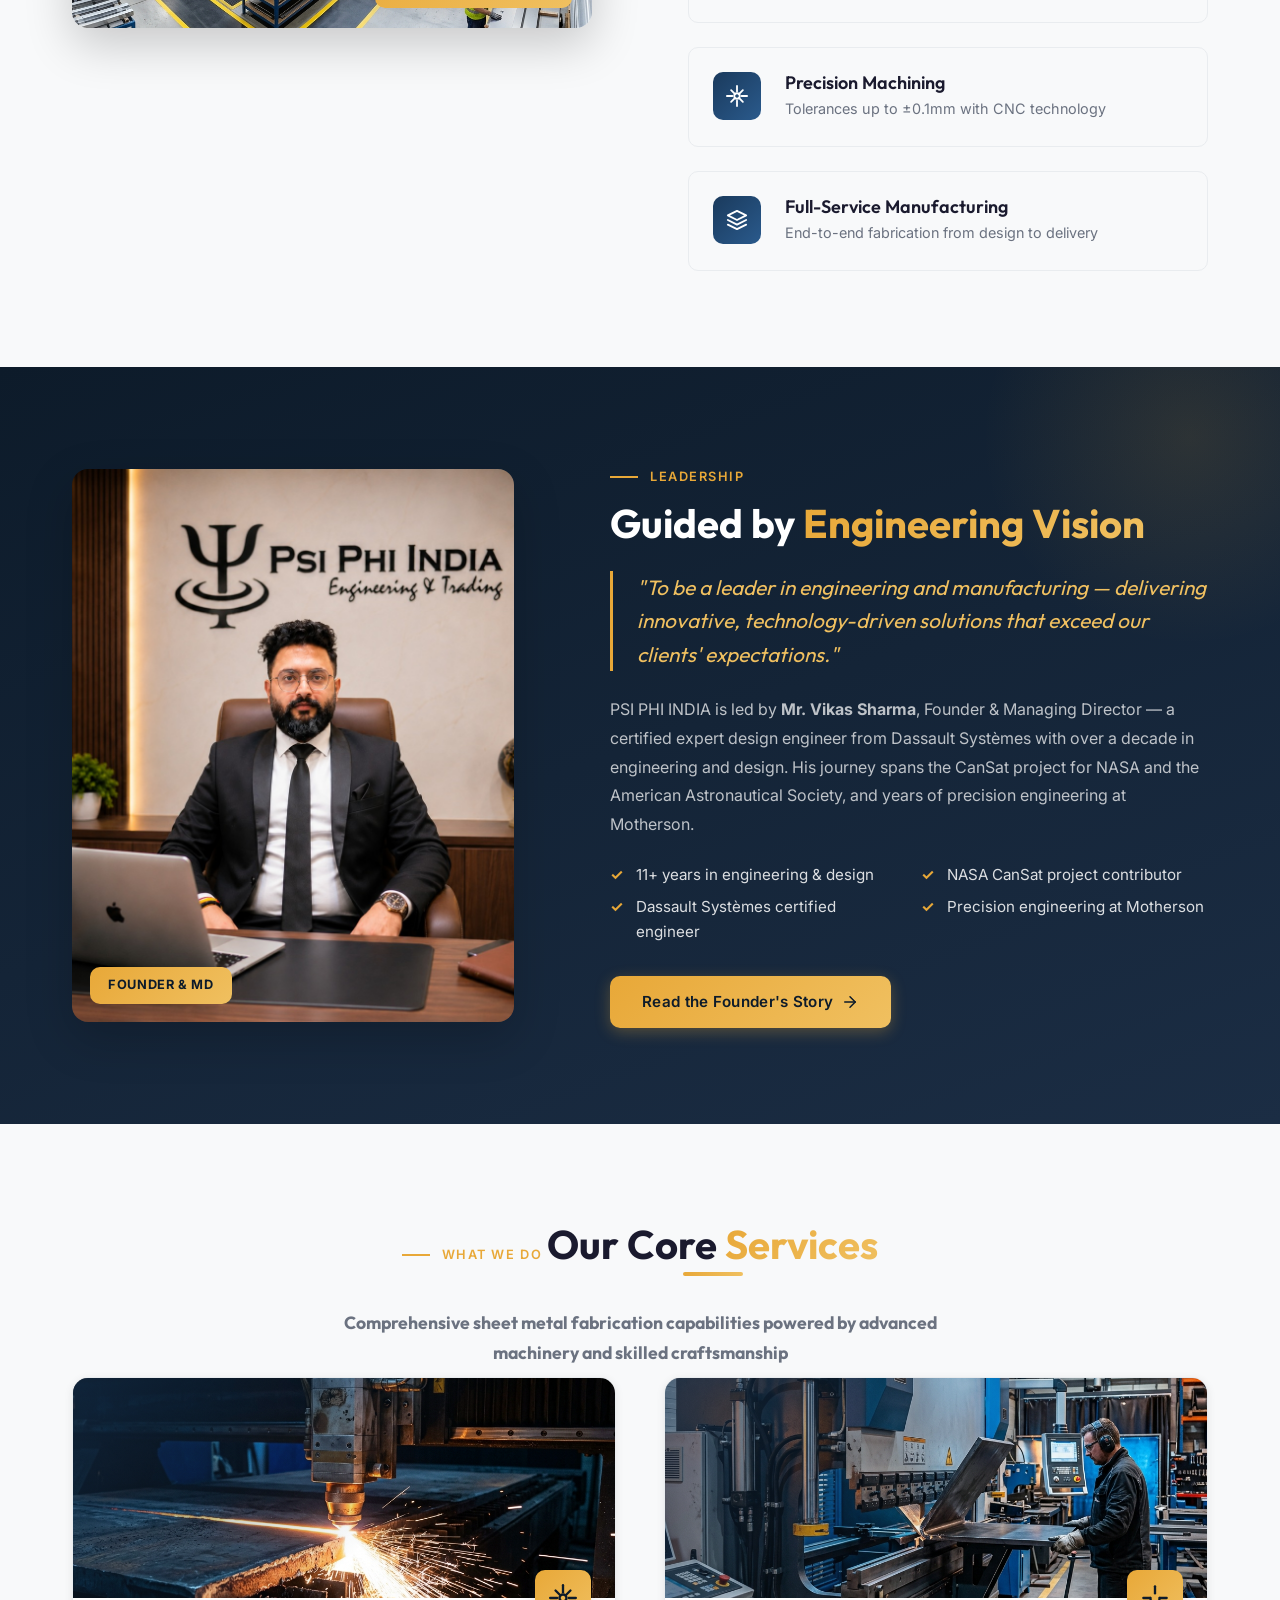
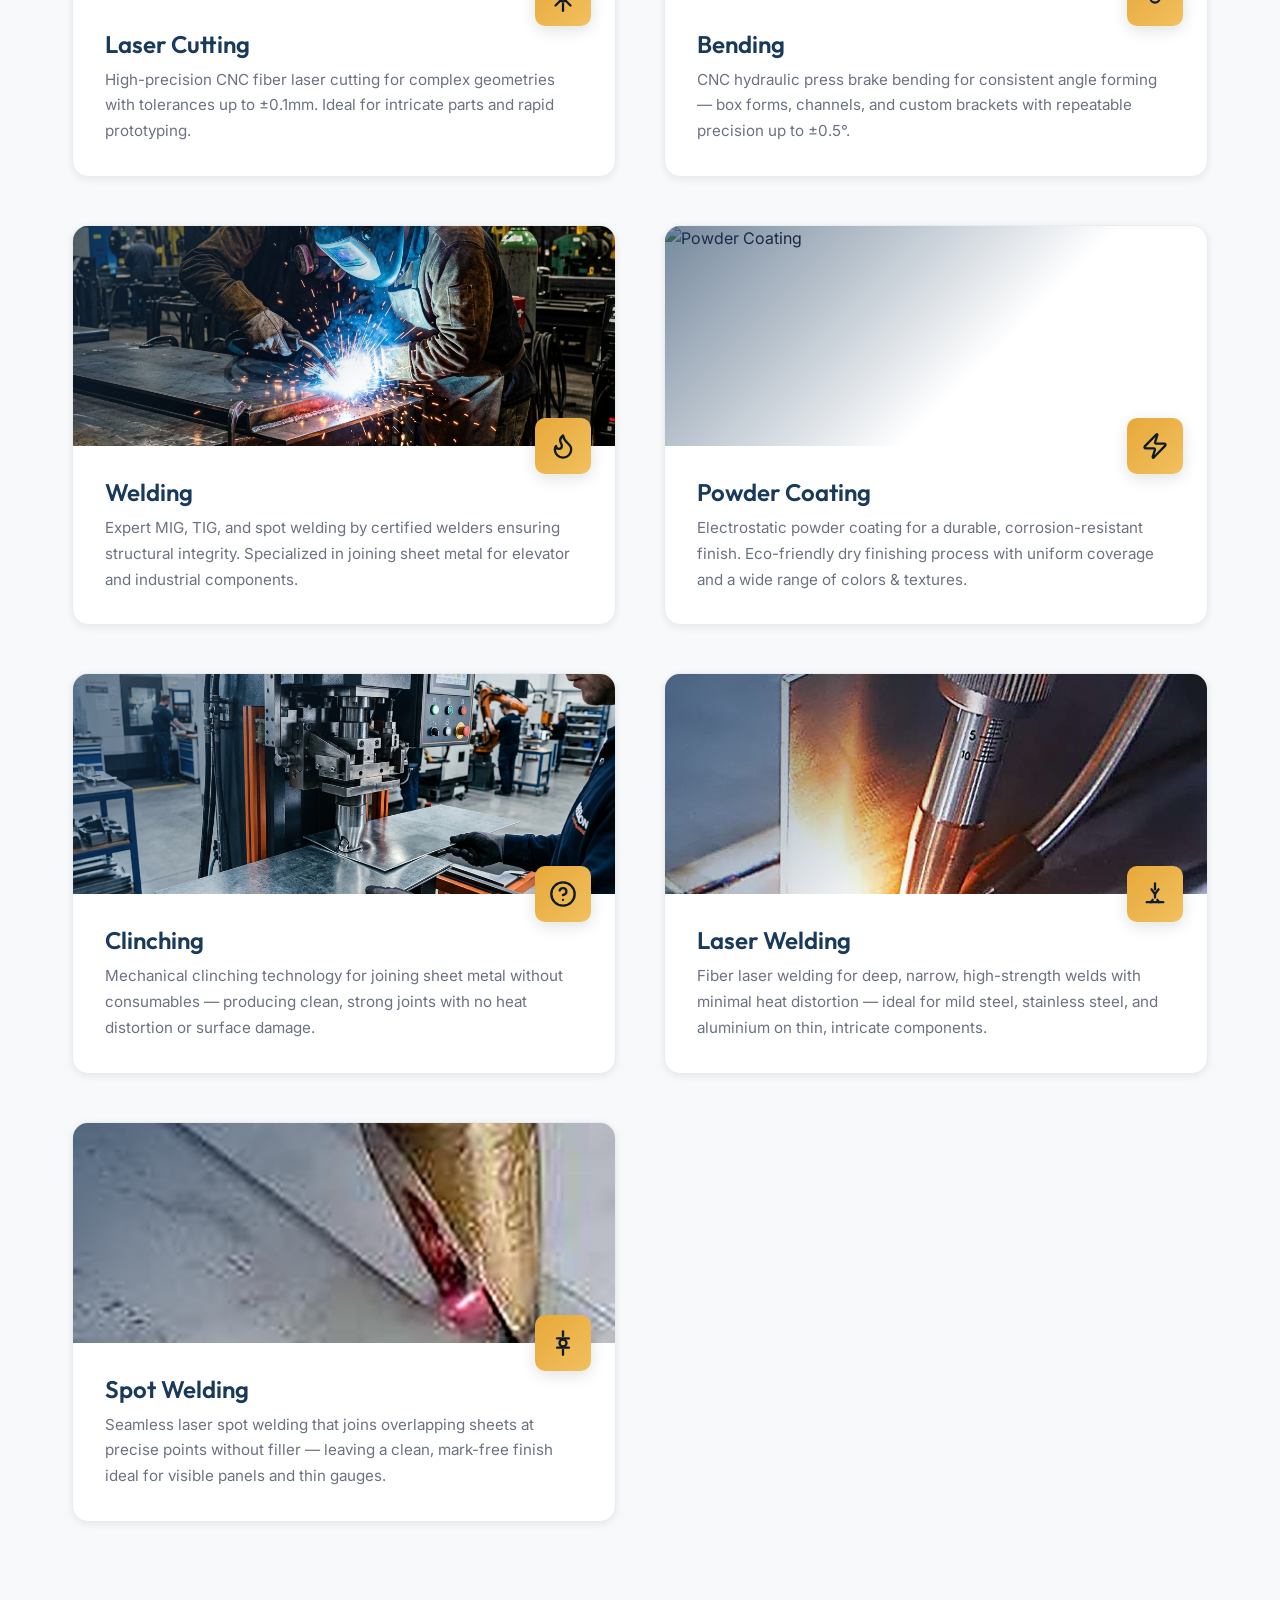
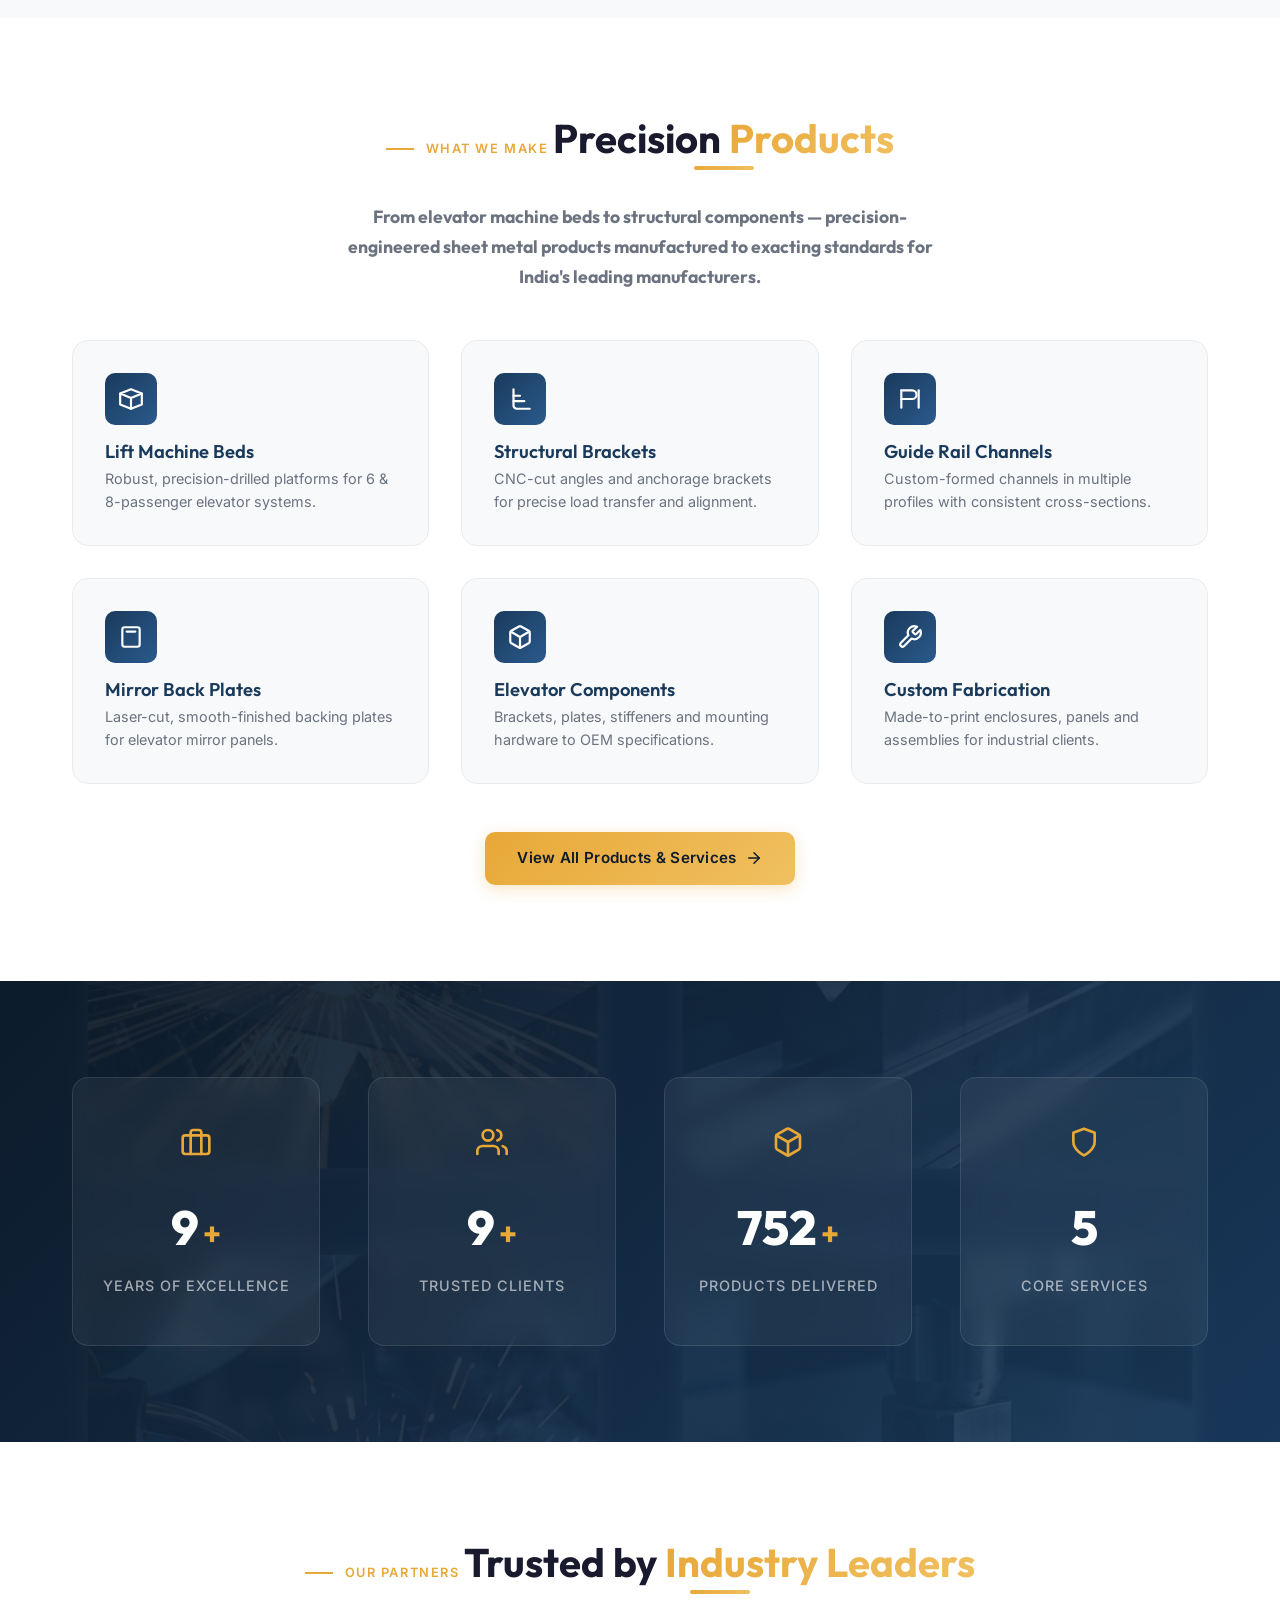
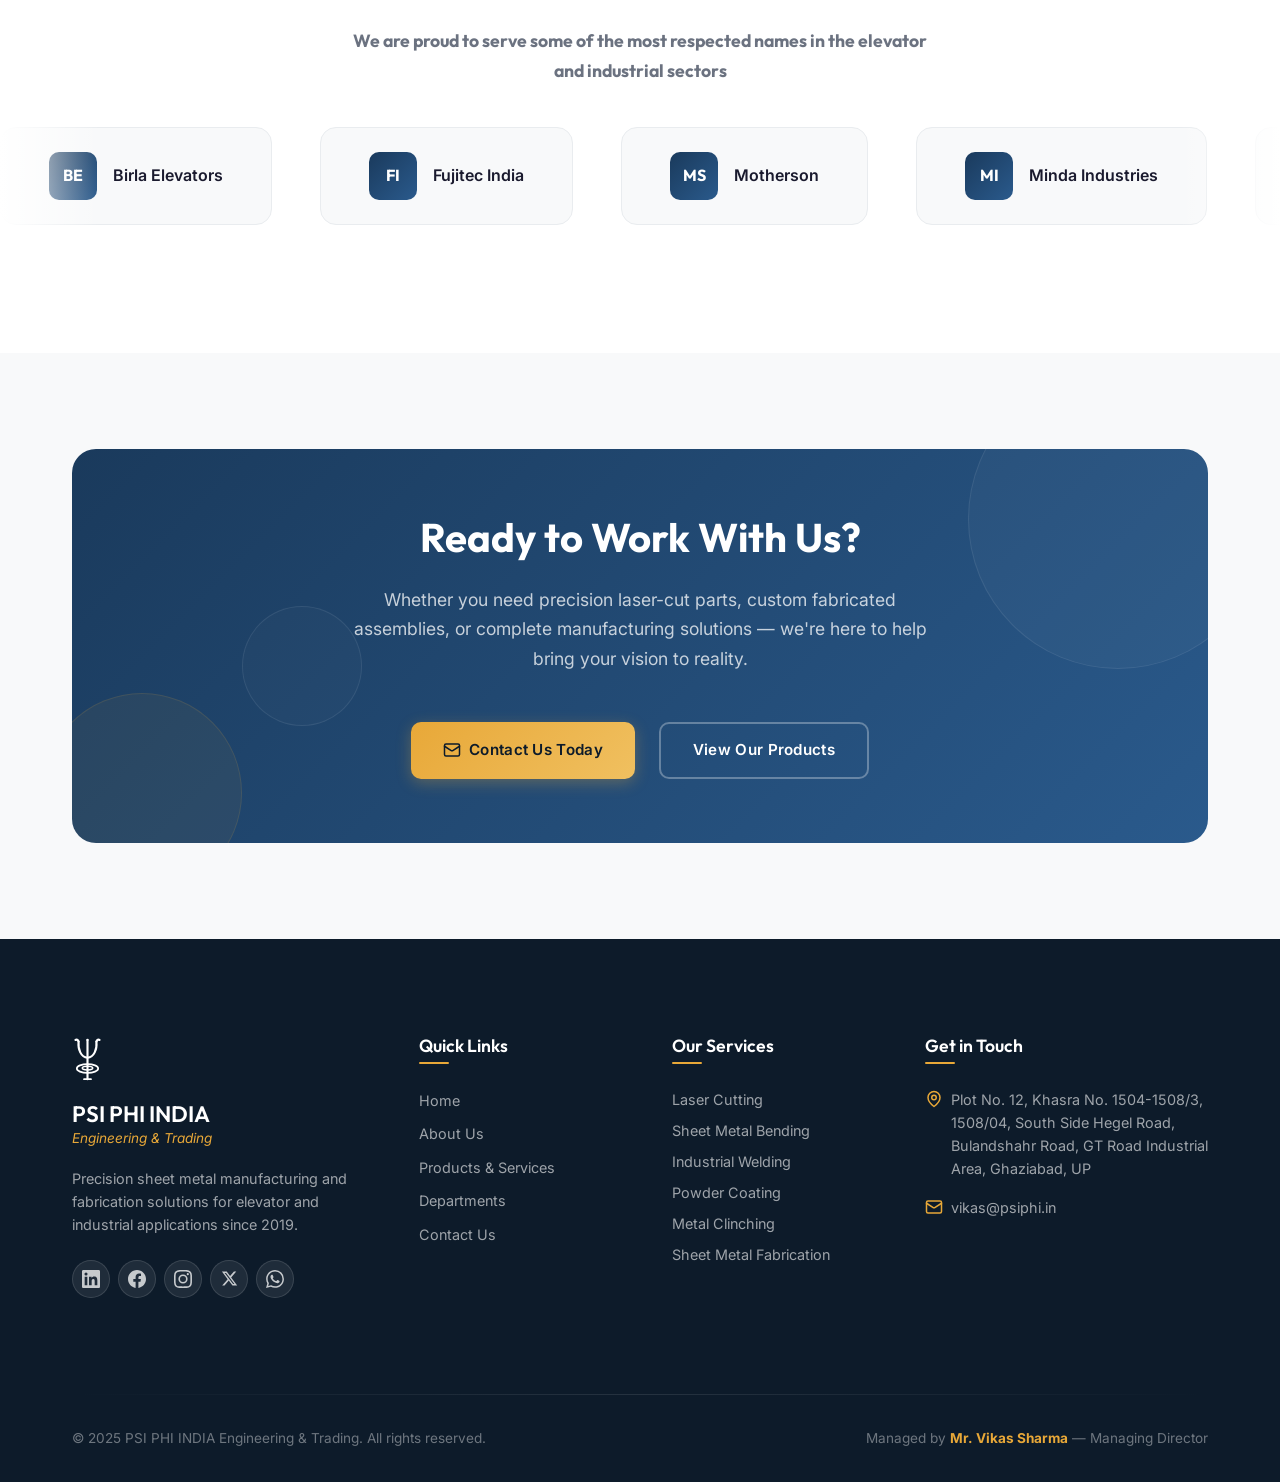
==== commit 04c2a14d: "Wire up real social media links and remove YouTube placeholder Set LinkedIn, Facebook, Instagram, an" ====
--- a/index.html
+++ b/index.html
@@ -62,22 +62,18 @@
                     <h3>PSI PHI INDIA</h3>
                     <p class="footer-tagline">Engineering & Trading</p>
                     <p class="footer-desc">Precision sheet metal manufacturing and fabrication solutions for elevator and industrial applications since 2019.</p>
-                    <!-- SOCIAL: replace each href="#" with the real profile URL once the page is created -->
                     <div class="footer-social">
-                        <a href="#" target="_blank" rel="noopener noreferrer" class="footer-social-link" aria-label="PSI PHI INDIA on LinkedIn">
+                        <a href="https://www.linkedin.com/in/psi-phi-india-189032419/" target="_blank" rel="noopener noreferrer" class="footer-social-link" aria-label="PSI PHI INDIA on LinkedIn">
                             <svg xmlns="http://www.w3.org/2000/svg" width="18" height="18" viewBox="0 0 24 24" fill="currentColor"><path d="M20.447 20.452h-3.554v-5.569c0-1.328-.027-3.037-1.852-3.037-1.853 0-2.136 1.445-2.136 2.939v5.667H9.351V9h3.414v1.561h.046c.477-.9 1.637-1.85 3.37-1.85 3.601 0 4.267 2.37 4.267 5.455v6.286zM5.337 7.433a2.062 2.062 0 0 1-2.063-2.065 2.064 2.064 0 1 1 2.063 2.065zm1.782 13.019H3.555V9h3.564v11.452zM22.225 0H1.771C.792 0 0 .774 0 1.729v20.542C0 23.227.792 24 1.771 24h20.451C23.2 24 24 23.227 24 22.271V1.729C24 .774 23.2 0 22.222 0h.003z"/></svg>
                         </a>
-                        <a href="#" target="_blank" rel="noopener noreferrer" class="footer-social-link" aria-label="PSI PHI INDIA on Facebook">
+                        <a href="https://www.facebook.com/profile.php?id=61591310369054" target="_blank" rel="noopener noreferrer" class="footer-social-link" aria-label="PSI PHI INDIA on Facebook">
                             <svg xmlns="http://www.w3.org/2000/svg" width="18" height="18" viewBox="0 0 24 24" fill="currentColor"><path d="M24 12.073c0-6.627-5.373-12-12-12s-12 5.373-12 12c0 5.99 4.388 10.954 10.125 11.854v-8.385H7.078v-3.47h3.047V9.43c0-3.007 1.792-4.669 4.533-4.669 1.312 0 2.686.235 2.686.235v2.953H15.83c-1.491 0-1.956.925-1.956 1.874v2.25h3.328l-.532 3.47h-2.796v8.385C19.612 23.027 24 18.062 24 12.073z"/></svg>
                         </a>
-                        <a href="#" target="_blank" rel="noopener noreferrer" class="footer-social-link" aria-label="PSI PHI INDIA on Instagram">
+                        <a href="https://www.instagram.com/psiphiindia/" target="_blank" rel="noopener noreferrer" class="footer-social-link" aria-label="PSI PHI INDIA on Instagram">
                             <svg xmlns="http://www.w3.org/2000/svg" width="18" height="18" viewBox="0 0 24 24" fill="currentColor"><path d="M12 2.163c3.204 0 3.584.012 4.85.07 3.252.148 4.771 1.691 4.919 4.919.058 1.265.069 1.645.069 4.849 0 3.205-.012 3.584-.069 4.849-.149 3.225-1.664 4.771-4.919 4.919-1.266.058-1.644.07-4.85.07-3.204 0-3.584-.012-4.849-.07-3.26-.149-4.771-1.699-4.919-4.92-.058-1.265-.07-1.644-.07-4.849 0-3.204.013-3.583.07-4.849.149-3.227 1.664-4.771 4.919-4.919 1.266-.057 1.645-.069 4.849-.069zM12 0C8.741 0 8.333.014 7.053.072 2.695.272.273 2.69.073 7.052.014 8.333 0 8.741 0 12c0 3.259.014 3.668.072 4.948.2 4.358 2.618 6.78 6.98 6.98C8.333 23.986 8.741 24 12 24c3.259 0 3.668-.014 4.948-.072 4.354-.2 6.782-2.618 6.979-6.98.059-1.28.073-1.689.073-4.948 0-3.259-.014-3.667-.072-4.947-.196-4.354-2.617-6.78-6.979-6.98C15.668.014 15.259 0 12 0zm0 5.838a6.162 6.162 0 1 0 0 12.324 6.162 6.162 0 0 0 0-12.324zM12 16a4 4 0 1 1 0-8 4 4 0 0 1 0 8zm6.406-11.845a1.44 1.44 0 1 0 0 2.881 1.44 1.44 0 0 0 0-2.881z"/></svg>
                         </a>
-                        <a href="#" target="_blank" rel="noopener noreferrer" class="footer-social-link" aria-label="PSI PHI INDIA on X (Twitter)">
+                        <a href="https://x.com/psiphiindia" target="_blank" rel="noopener noreferrer" class="footer-social-link" aria-label="PSI PHI INDIA on X (Twitter)">
                             <svg xmlns="http://www.w3.org/2000/svg" width="17" height="17" viewBox="0 0 24 24" fill="currentColor"><path d="M18.244 2.25h3.308l-7.227 8.26 8.502 11.24H16.17l-5.214-6.817L4.99 21.75H1.68l7.73-8.835L1.254 2.25H8.08l4.713 6.231zm-1.161 17.52h1.833L7.084 4.126H5.117z"/></svg>
-                        </a>
-                        <a href="#" target="_blank" rel="noopener noreferrer" class="footer-social-link" aria-label="PSI PHI INDIA on YouTube">
-                            <svg xmlns="http://www.w3.org/2000/svg" width="18" height="18" viewBox="0 0 24 24" fill="currentColor"><path d="M23.498 6.186a3.016 3.016 0 0 0-2.122-2.136C19.505 3.545 12 3.545 12 3.545s-7.505 0-9.377.505A3.017 3.017 0 0 0 .502 6.186C0 8.07 0 12 0 12s0 3.93.502 5.814a3.016 3.016 0 0 0 2.122 2.136c1.871.505 9.376.505 9.376.505s7.505 0 9.377-.505a3.015 3.015 0 0 0 2.122-2.136C24 15.93 24 12 24 12s0-3.93-.502-5.814zM9.545 15.568V8.432L15.818 12l-6.273 3.568z"/></svg>
                         </a>
                         <a href="https://wa.me/918368978355" target="_blank" rel="noopener noreferrer" class="footer-social-link" aria-label="PSI PHI INDIA on WhatsApp">
                             <svg xmlns="http://www.w3.org/2000/svg" width="18" height="18" viewBox="0 0 24 24" fill="currentColor"><path d="M17.472 14.382c-.297-.149-1.758-.867-2.03-.967-.273-.099-.471-.148-.67.15-.197.297-.767.966-.94 1.164-.173.199-.347.223-.644.075-.297-.15-1.255-.463-2.39-1.475-.883-.788-1.48-1.761-1.653-2.059-.173-.297-.018-.458.13-.606.134-.133.298-.347.446-.52.149-.174.198-.298.298-.497.099-.198.05-.371-.025-.52-.075-.149-.669-1.612-.916-2.207-.242-.579-.487-.5-.669-.51-.173-.008-.371-.01-.57-.01-.198 0-.52.074-.792.372-.272.297-1.04 1.016-1.04 2.479 0 1.462 1.065 2.875 1.213 3.074.149.198 2.096 3.2 5.077 4.487.709.306 1.262.489 1.694.625.712.227 1.36.195 1.871.118.571-.085 1.758-.719 2.006-1.413.248-.694.248-1.289.173-1.413-.074-.124-.272-.198-.57-.347m-5.421 7.403h-.004a9.87 9.87 0 0 1-5.031-1.378l-.361-.214-3.741.982.998-3.648-.235-.374a9.86 9.86 0 0 1-1.51-5.26c.001-5.45 4.436-9.884 9.888-9.884 2.64 0 5.122 1.03 6.988 2.898a9.825 9.825 0 0 1 2.893 6.994c-.003 5.45-4.437 9.884-9.885 9.884m8.413-18.297A11.815 11.815 0 0 0 12.05 0C5.495 0 .16 5.335.157 11.892c0 2.096.547 4.142 1.588 5.945L.057 24l6.305-1.654a11.882 11.882 0 0 0 5.683 1.448h.005c6.554 0 11.89-5.335 11.893-11.893a11.821 11.821 0 0 0-3.48-8.413"/></svg>
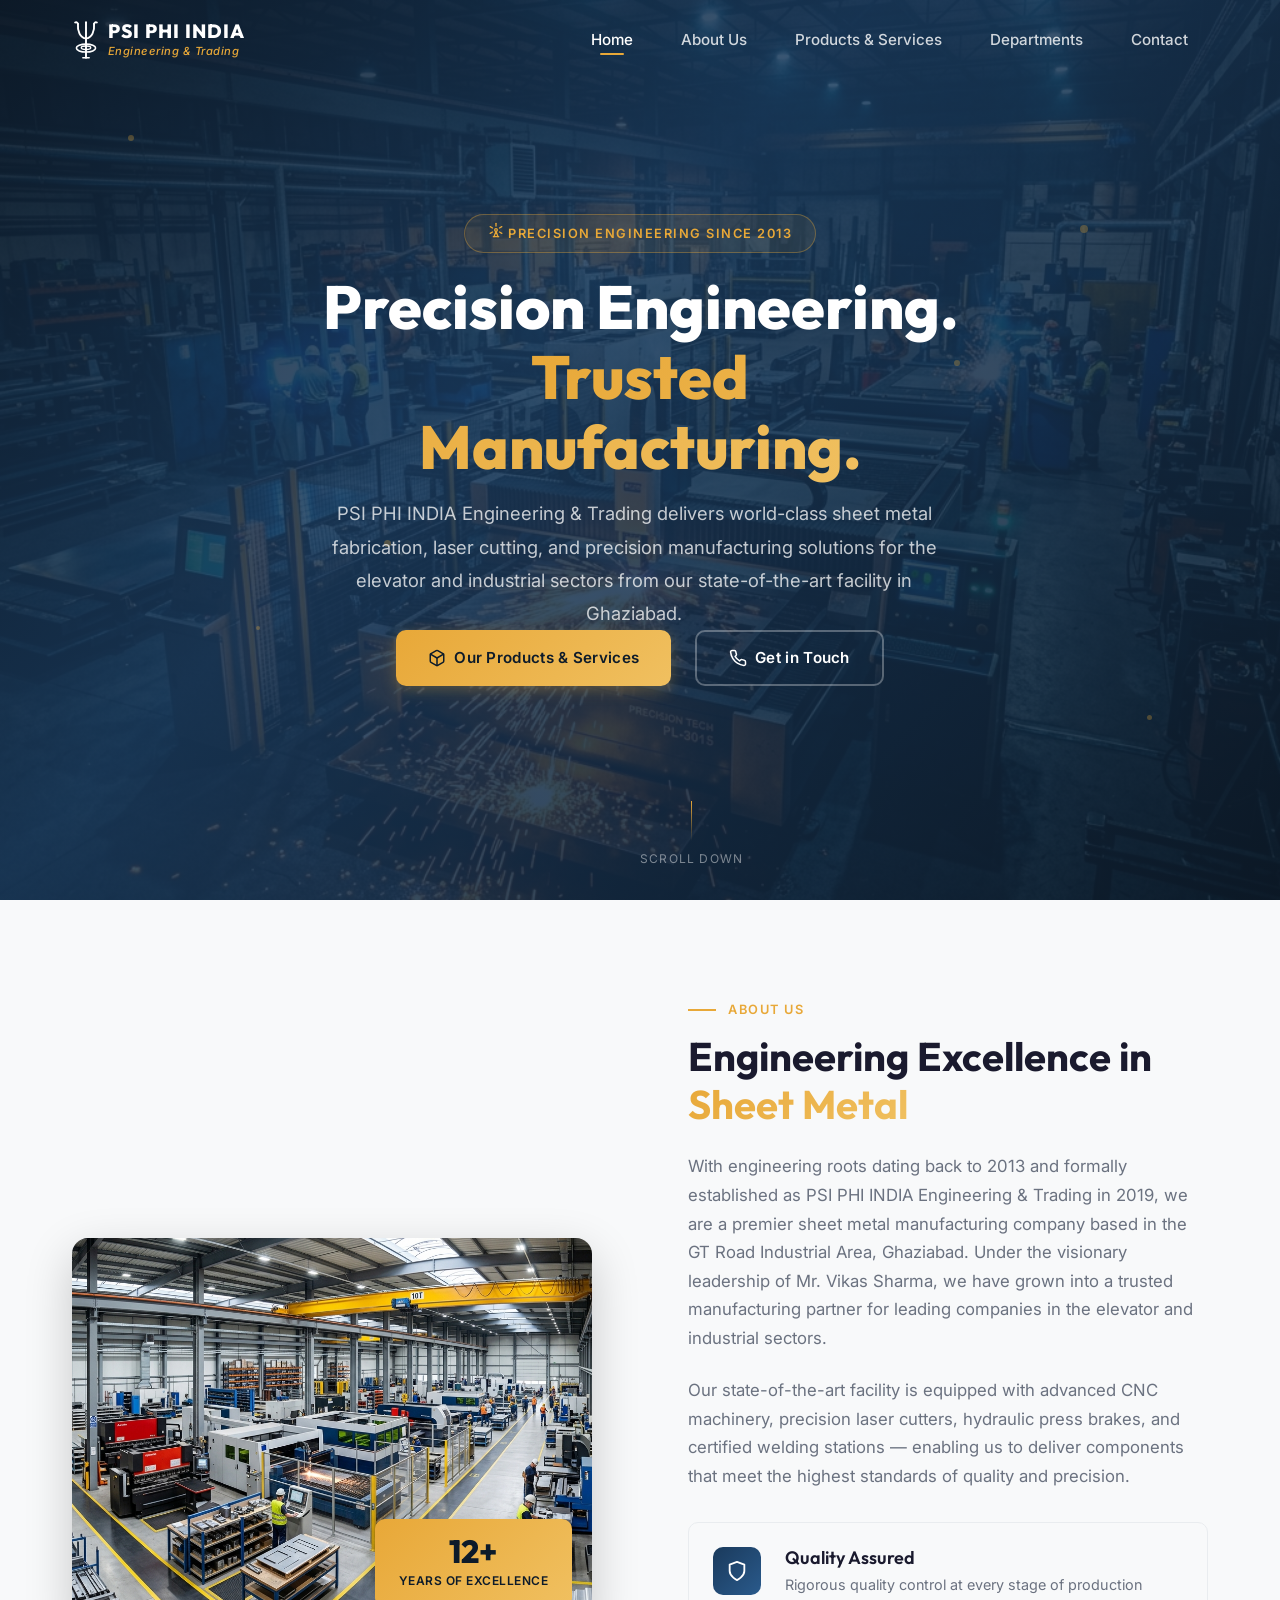
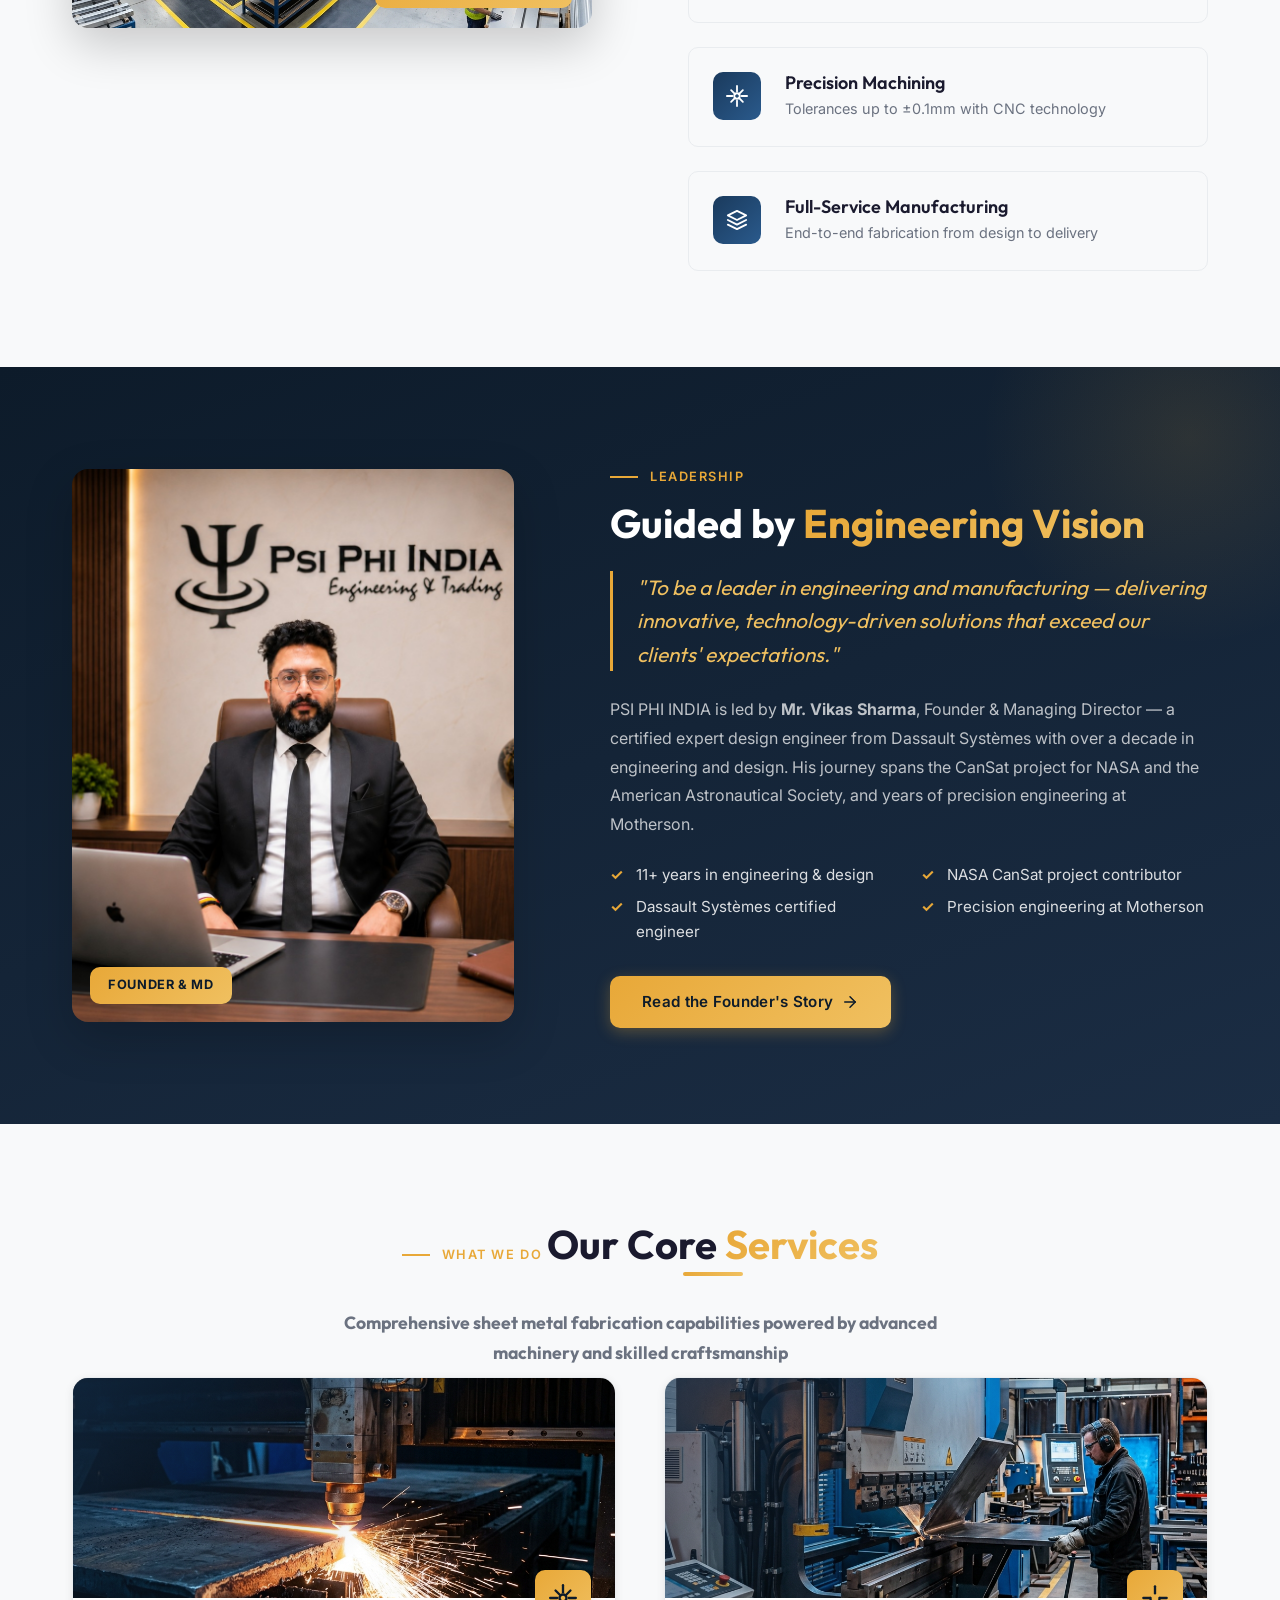
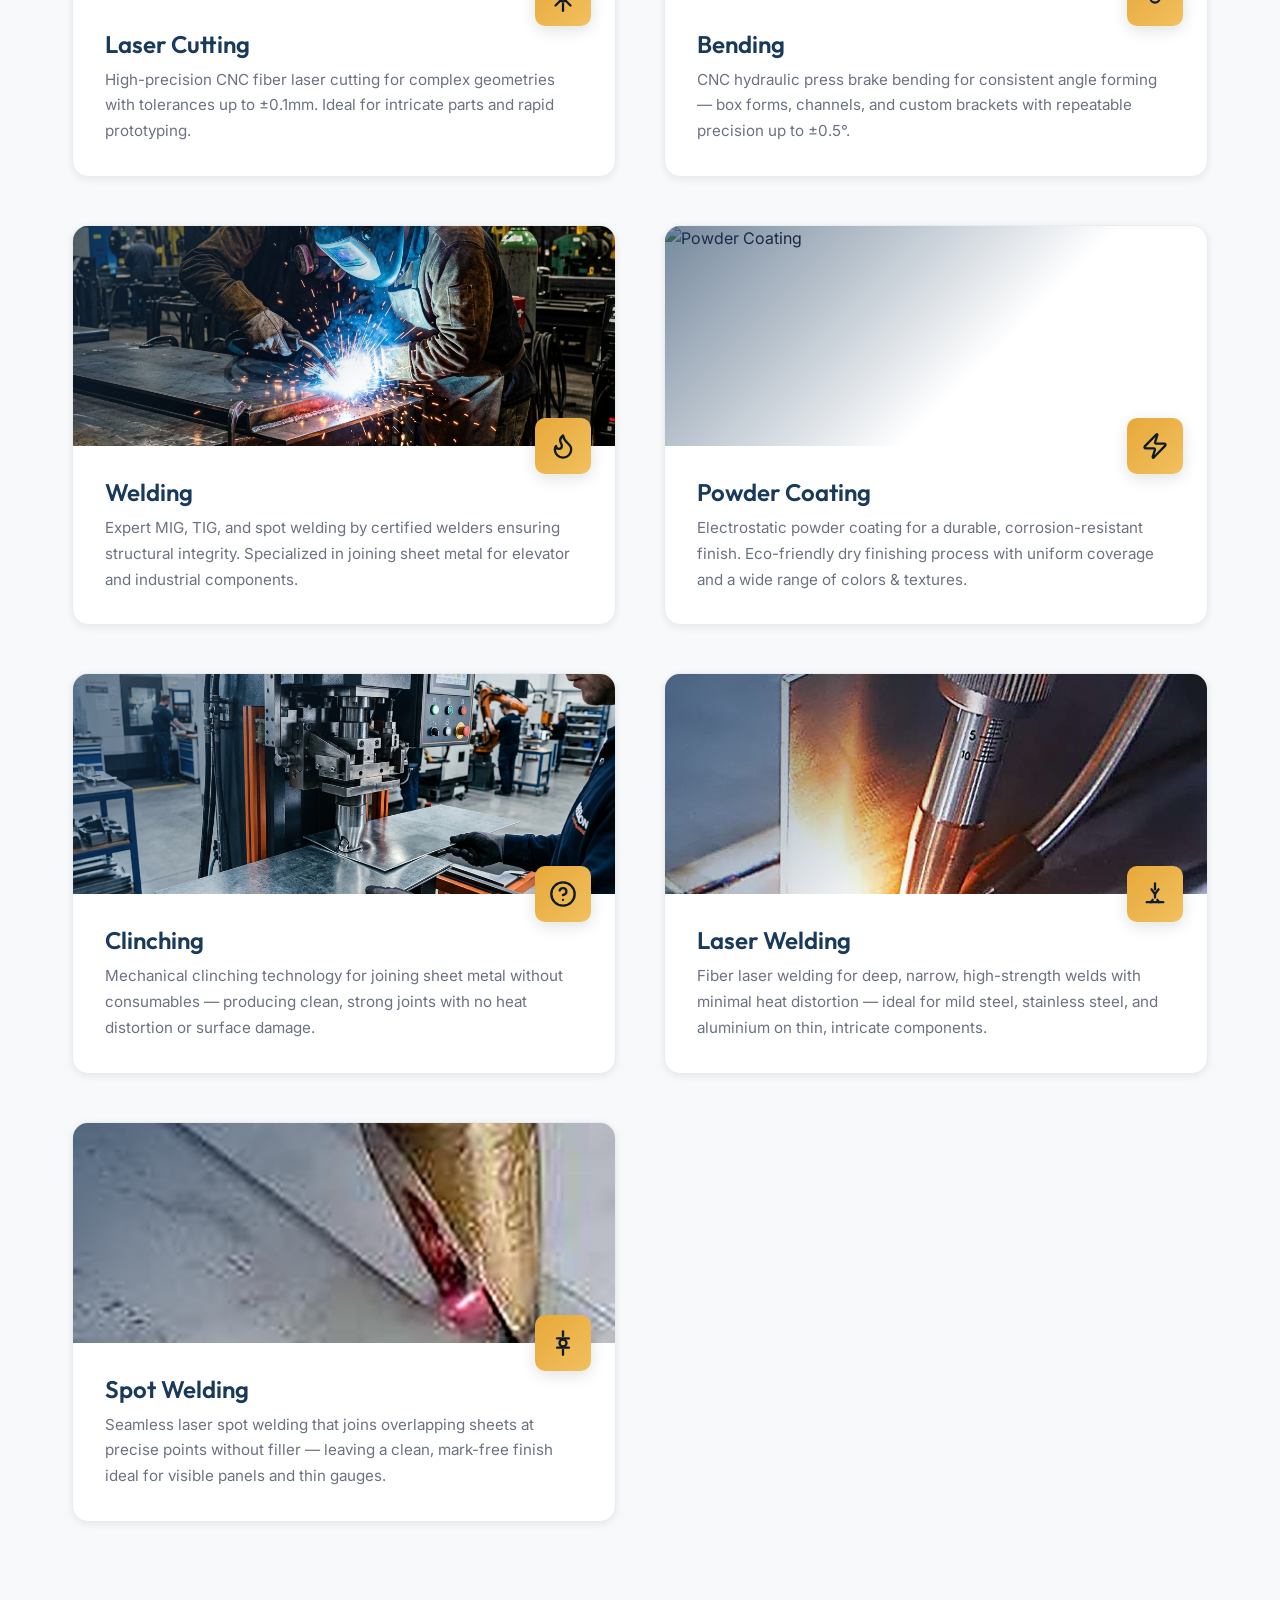
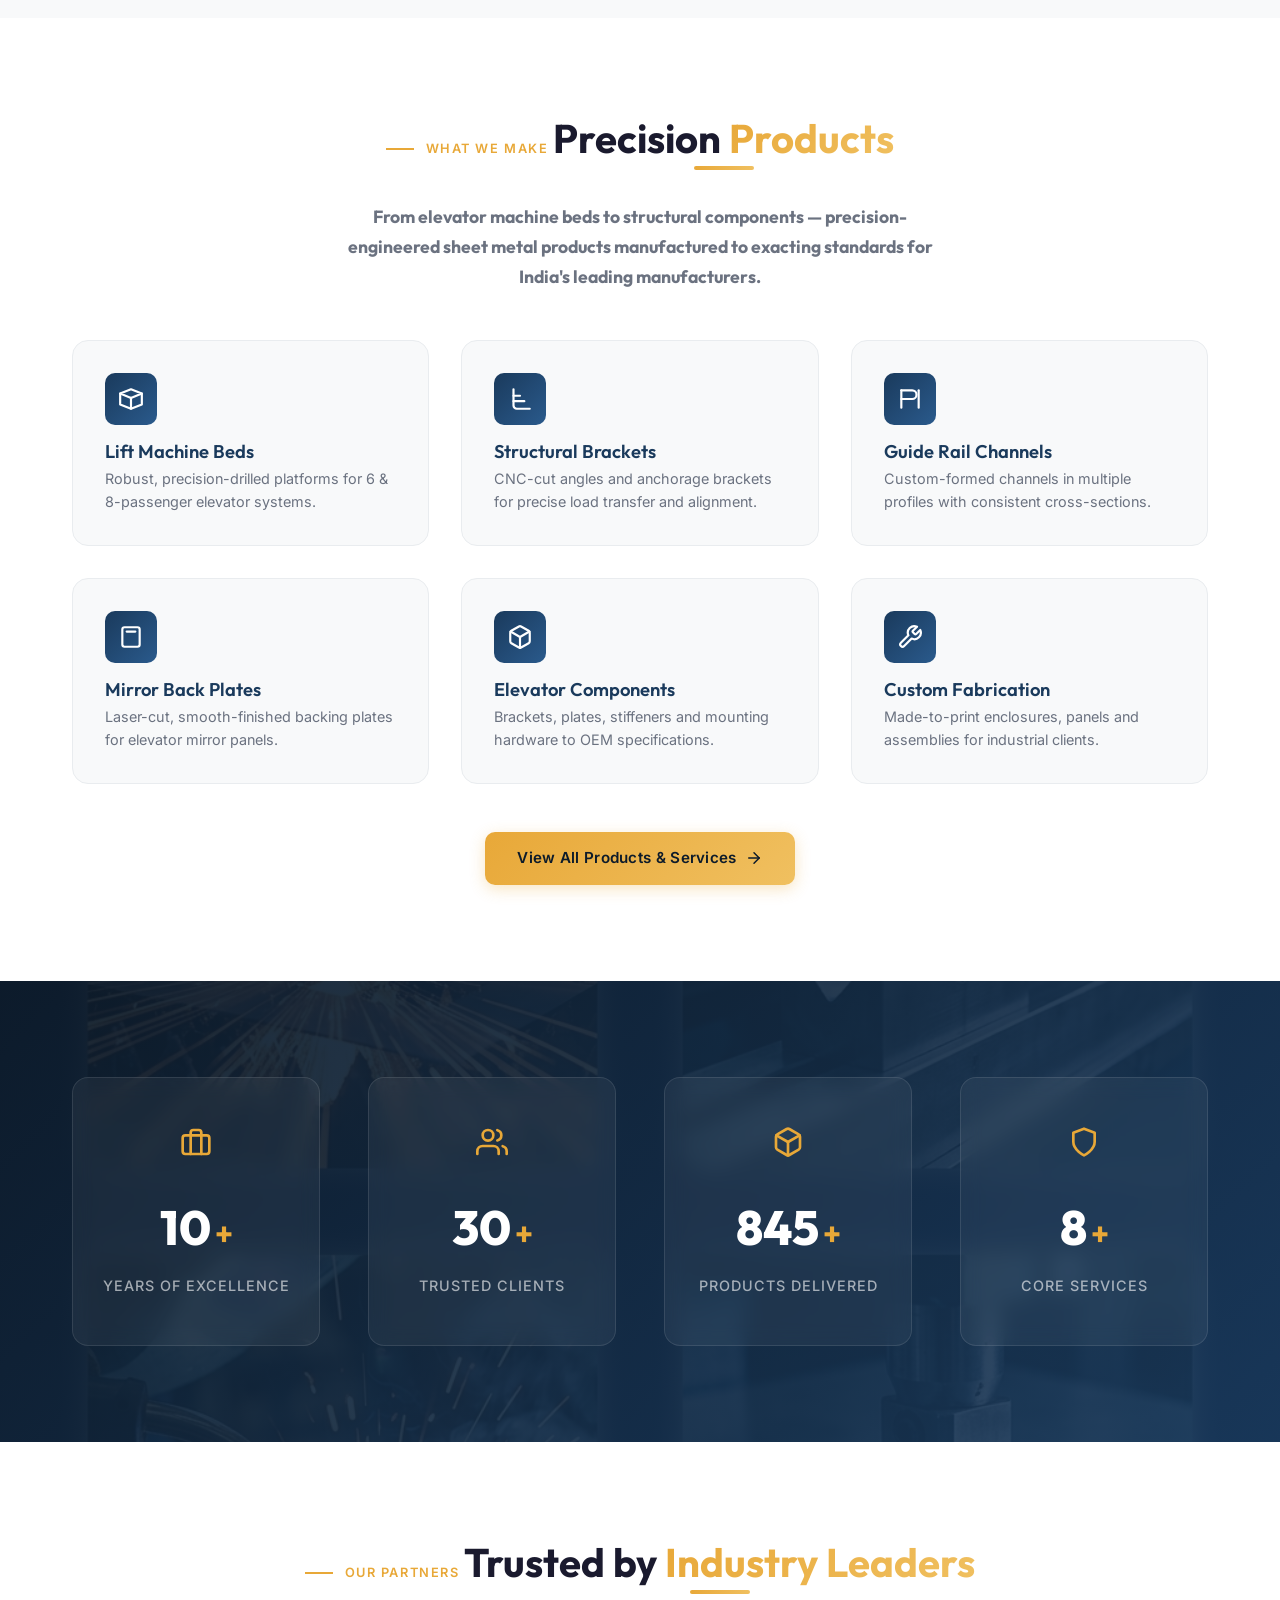
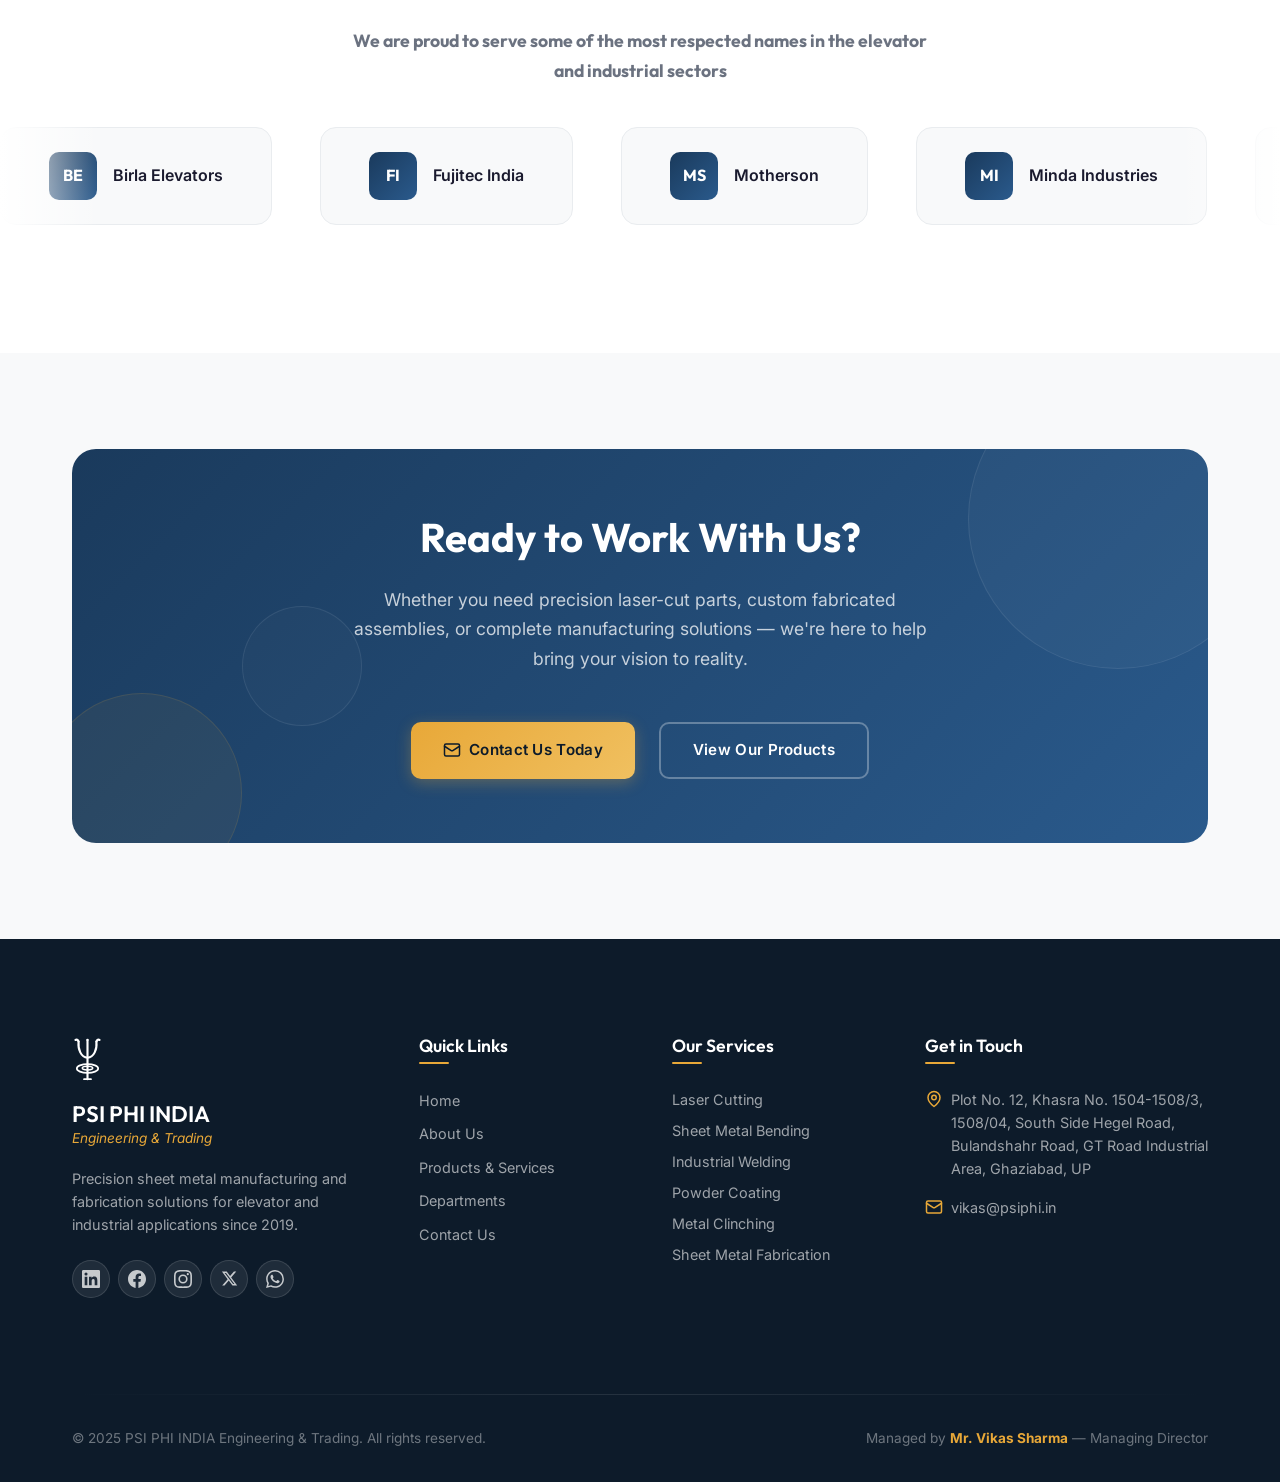
==== commit 73050422: "Convert SPA to multi-page site for SEO Replace the hash-based single-page app with real, crawlable p" ====
--- a/index.html
+++ b/index.html
@@ -5,40 +5,39 @@
     <meta name="viewport" content="width=device-width, initial-scale=1.0">
     <title>PSI PHI INDIA | Engineering & Trading — Precision Sheet Metal Manufacturing</title>
     <meta name="description" content="PSI PHI INDIA Engineering & Trading — Premium sheet metal manufacturing, laser cutting, bending, welding & clinching services in Ghaziabad. Serving Birla Elevators, Regent Lighting & more.">
-    <meta name="keywords" content="PSI PHI INDIA, sheet metal, laser cutting, bending, welding, clinching, elevator components, Ghaziabad, manufacturing">
+    <meta name="keywords" content="PSI PHI INDIA, sheet metal, laser cutting, bending, welding, clinching, elevator components, guide rail brackets, Ghaziabad, manufacturing">
     <meta name="author" content="PSI PHI INDIA Engineering & Trading">
-    <link rel="icon" type="image/x-icon" href="assets/images/favicon.ico">
-    <link rel="icon" type="image/png" sizes="32x32" href="assets/images/favicon-32.png">
-    <link rel="icon" type="image/png" sizes="16x16" href="assets/images/favicon-16.png">
-    <link rel="apple-touch-icon" sizes="180x180" href="assets/images/apple-touch-icon.png">
+    <link rel="canonical" href="https://www.psiphi.in/">
+    <link rel="icon" type="image/x-icon" href="/assets/images/favicon.ico">
+    <link rel="icon" type="image/png" sizes="32x32" href="/assets/images/favicon-32.png">
+    <link rel="icon" type="image/png" sizes="16x16" href="/assets/images/favicon-16.png">
+    <link rel="apple-touch-icon" sizes="180x180" href="/assets/images/apple-touch-icon.png">
     <link rel="preconnect" href="https://fonts.googleapis.com">
     <link rel="preconnect" href="https://fonts.gstatic.com" crossorigin>
     <link href="https://fonts.googleapis.com/css2?family=Inter:wght@300;400;500;600;700&family=Outfit:wght@400;500;600;700;800;900&display=swap" rel="stylesheet">
-    <link rel="stylesheet" href="styles.css">
-    <link rel="stylesheet" href="pages/home.css">
-    <link rel="stylesheet" href="pages/about.css">
-    <link rel="stylesheet" href="pages/products.css">
-    <link rel="stylesheet" href="pages/departments.css">
-    <link rel="stylesheet" href="pages/contact.css">
+    <link rel="stylesheet" href="/styles.css">
+    <link rel="stylesheet" href="/pages/home.css">
+    <link rel="stylesheet" href="/pages/about.css">
+    <link rel="stylesheet" href="/pages/products.css">
+    <link rel="stylesheet" href="/pages/departments.css">
+    <link rel="stylesheet" href="/pages/contact.css">
 </head>
 <body>
-    <!-- ========== NAVBAR ========== -->
     <nav class="navbar" id="navbar">
-
         <div class="nav-container">
-            <a href="#home" class="nav-logo" data-page="home">
-                <img src="assets/images/psi-logo.svg" alt="PSI PHI INDIA Logo" class="nav-logo-img">
+            <a href="/" class="nav-logo">
+                <img src="/assets/images/psi-logo.svg" alt="PSI PHI INDIA Logo" class="nav-logo-img">
                 <div class="nav-logo-text">
                     <span class="nav-brand">PSI PHI INDIA</span>
-                    <span class="nav-tagline">Engineering & Trading</span>
+                    <span class="nav-tagline">Engineering &amp; Trading</span>
                 </div>
             </a>
             <ul class="nav-menu" id="navMenu">
-                <li><a href="#home" class="nav-link active" data-page="home">Home</a></li>
-                <li><a href="#about" class="nav-link" data-page="about">About Us</a></li>
-                <li><a href="#products" class="nav-link" data-page="products">Products & Services</a></li>
-                <li><a href="#departments" class="nav-link" data-page="departments">Departments</a></li>
-                <li><a href="#contact" class="nav-link" data-page="contact">Contact</a></li>
+                <li><a href="/" class="nav-link active">Home</a></li>
+                <li><a href="/about/" class="nav-link">About Us</a></li>
+                <li><a href="/products/" class="nav-link">Products &amp; Services</a></li>
+                <li><a href="/departments/" class="nav-link">Departments</a></li>
+                <li><a href="/contact/" class="nav-link">Contact</a></li>
             </ul>
             <button class="nav-toggle" id="navToggle" aria-label="Toggle navigation menu">
                 <span class="hamburger-line"></span>
@@ -47,18 +46,428 @@
             </button>
         </div>
     </nav>
-
-    <!-- ========== PAGES CONTAINER ========== -->
     <main id="app">
-        <!-- Pages are loaded dynamically via JS -->
+<div class="page active visible home-page" id="homePage">
+    <!-- ========== HERO SECTION ========== -->
+    <section class="hero" id="heroSection">
+        <div class="hero-bg">
+            <img src="/assets/images/hero-bg.png" alt="Manufacturing facility" class="hero-bg-img">
+        </div>
+        <div class="hero-overlay"></div>
+        <div class="hero-particles">
+            <div class="particle particle-1"></div>
+            <div class="particle particle-2"></div>
+            <div class="particle particle-3"></div>
+            <div class="particle particle-4"></div>
+            <div class="particle particle-5"></div>
+            <div class="particle particle-6"></div>
+        </div>
+        <div class="hero-content">
+            <div class="hero-badge">
+                <svg xmlns="http://www.w3.org/2000/svg" width="16" height="16" viewBox="0 0 24 24" fill="none" stroke="currentColor" stroke-width="2" stroke-linecap="round" stroke-linejoin="round"><path d="M12 2v4"/><path d="m6.8 15-3.5 2"/><path d="m20.7 17-3.5-2"/><path d="M6.8 9 3.3 7"/><path d="m20.7 7-3.5 2"/><path d="m9 22 3-8 3 8"/><path d="M8 22h8"/><circle cx="12" cy="12" r="2"/></svg>
+                Precision Engineering Since 2013
+            </div>
+            <h1 class="hero-title">
+                Precision Engineering.<br>
+                <span class="text-accent">Trusted Manufacturing.</span>
+            </h1>
+            <p class="hero-subtitle">
+                PSI PHI INDIA Engineering & Trading delivers world-class sheet metal fabrication, 
+                laser cutting, and precision manufacturing solutions for the elevator and 
+                industrial sectors from our state-of-the-art facility in Ghaziabad.
+            </p>
+            <div class="hero-actions">
+                <a href="/products/" class="btn btn-accent" data-page="products">
+                    <svg xmlns="http://www.w3.org/2000/svg" width="18" height="18" viewBox="0 0 24 24" fill="none" stroke="currentColor" stroke-width="2" stroke-linecap="round" stroke-linejoin="round"><path d="M21 16V8a2 2 0 0 0-1-1.73l-7-4a2 2 0 0 0-2 0l-7 4A2 2 0 0 0 3 8v8a2 2 0 0 0 1 1.73l7 4a2 2 0 0 0 2 0l7-4A2 2 0 0 0 21 16z"/><polyline points="3.27 6.96 12 12.01 20.73 6.96"/><line x1="12" y1="22.08" x2="12" y2="12"/></svg>
+                    Our Products & Services
+                </a>
+                <a href="/contact/" class="btn btn-outline" data-page="contact">
+                    <svg xmlns="http://www.w3.org/2000/svg" width="18" height="18" viewBox="0 0 24 24" fill="none" stroke="currentColor" stroke-width="2" stroke-linecap="round" stroke-linejoin="round"><path d="M22 16.92v3a2 2 0 0 1-2.18 2 19.79 19.79 0 0 1-8.63-3.07 19.5 19.5 0 0 1-6-6 19.79 19.79 0 0 1-3.07-8.67A2 2 0 0 1 4.11 2h3a2 2 0 0 1 2 1.72 12.84 12.84 0 0 0 .7 2.81 2 2 0 0 1-.45 2.11L8.09 9.91a16 16 0 0 0 6 6l1.27-1.27a2 2 0 0 1 2.11-.45 12.84 12.84 0 0 0 2.81.7A2 2 0 0 1 22 16.92z"/></svg>
+                    Get in Touch
+                </a>
+            </div>
+        </div>
+        <div class="hero-scroll-indicator">
+            <div class="scroll-line"></div>
+            <span>Scroll Down</span>
+        </div>
+    </section>
+
+    <!-- ========== ABOUT SECTION ========== -->
+    <section class="about section" id="aboutSection">
+        <div class="container">
+            <div class="about-grid">
+                <div class="about-image scroll-reveal">
+                    <img src="/assets/images/factory-floor.png" alt="PSI PHI INDIA Manufacturing Facility">
+                    <div class="about-image-badge">
+                        <span class="badge-number">12+</span>
+                        <span class="badge-text">Years of Excellence</span>
+                    </div>
+                </div>
+                <div class="about-content scroll-reveal">
+                    <div class="section-label">About Us</div>
+                    <h2>Engineering Excellence in <span class="text-accent">Sheet Metal</span></h2>
+                    <p class="about-text">
+                        With engineering roots dating back to 2013 and formally established as PSI PHI INDIA
+                        Engineering & Trading in 2019, we are a premier sheet metal manufacturing company based
+                        in the GT Road Industrial Area, Ghaziabad. Under the visionary leadership of
+                        Mr. Vikas Sharma, we have grown into a trusted manufacturing partner for leading
+                        companies in the elevator and industrial sectors.
+                    </p>
+                    <p class="about-text">
+                        Our state-of-the-art facility is equipped with advanced CNC machinery, precision 
+                        laser cutters, hydraulic press brakes, and certified welding stations — enabling us 
+                        to deliver components that meet the highest standards of quality and precision.
+                    </p>
+                    <div class="about-features">
+                        <div class="about-feature">
+                            <div class="feature-icon">
+                                <svg xmlns="http://www.w3.org/2000/svg" width="22" height="22" viewBox="0 0 24 24" fill="none" stroke="currentColor" stroke-width="2" stroke-linecap="round" stroke-linejoin="round"><path d="M12 22s8-4 8-10V5l-8-3-8 3v7c0 6 8 10 8 10z"/></svg>
+                            </div>
+                            <div>
+                                <h4>Quality Assured</h4>
+                                <p>Rigorous quality control at every stage of production</p>
+                            </div>
+                        </div>
+                        <div class="about-feature">
+                            <div class="feature-icon">
+                                <svg xmlns="http://www.w3.org/2000/svg" width="22" height="22" viewBox="0 0 24 24" fill="none" stroke="currentColor" stroke-width="2" stroke-linecap="round" stroke-linejoin="round"><circle cx="12" cy="12" r="3"/><path d="M12 1v6"/><path d="M12 17v6"/><path d="M5.6 5.6l4.3 4.3"/><path d="M14.1 14.1l4.3 4.3"/><path d="M1 12h6"/><path d="M17 12h6"/><path d="M5.6 18.4l4.3-4.3"/><path d="M14.1 9.9l4.3-4.3"/></svg>
+                            </div>
+                            <div>
+                                <h4>Precision Machining</h4>
+                                <p>Tolerances up to ±0.1mm with CNC technology</p>
+                            </div>
+                        </div>
+                        <div class="about-feature">
+                            <div class="feature-icon">
+                                <svg xmlns="http://www.w3.org/2000/svg" width="22" height="22" viewBox="0 0 24 24" fill="none" stroke="currentColor" stroke-width="2" stroke-linecap="round" stroke-linejoin="round"><path d="M12 2L2 7l10 5 10-5-10-5z"/><path d="M2 17l10 5 10-5"/><path d="M2 12l10 5 10-5"/></svg>
+                            </div>
+                            <div>
+                                <h4>Full-Service Manufacturing</h4>
+                                <p>End-to-end fabrication from design to delivery</p>
+                            </div>
+                        </div>
+                    </div>
+                </div>
+            </div>
+        </div>
+    </section>
+
+    <!-- ========== LEADERSHIP SECTION ========== -->
+    <section class="leadership-home section" id="leadershipSection">
+        <div class="container">
+            <div class="leadership-home-grid">
+                <div class="leadership-home-image scroll-reveal">
+                    <img src="/assets/images/founder.jpg" alt="Mr. Vikas Sharma — Founder & Managing Director, PSI PHI INDIA">
+                    <div class="leadership-home-badge">Founder &amp; MD</div>
+                </div>
+                <div class="leadership-home-content scroll-reveal">
+                    <div class="section-label">Leadership</div>
+                    <h2>Guided by <span class="text-accent">Engineering Vision</span></h2>
+                    <p class="leadership-home-vision">
+                        "To be a leader in engineering and manufacturing — delivering innovative,
+                        technology-driven solutions that exceed our clients' expectations."
+                    </p>
+                    <p class="leadership-home-text">
+                        PSI PHI INDIA is led by <strong>Mr. Vikas Sharma</strong>, Founder &amp; Managing
+                        Director — a certified expert design engineer from Dassault Systèmes with over a
+                        decade in engineering and design. His journey spans the CanSat project for NASA and
+                        the American Astronautical Society, and years of precision engineering at Motherson.
+                    </p>
+                    <ul class="leadership-home-creds">
+                        <li>11+ years in engineering &amp; design</li>
+                        <li>NASA CanSat project contributor</li>
+                        <li>Dassault Systèmes certified engineer</li>
+                        <li>Precision engineering at Motherson</li>
+                    </ul>
+                    <a href="/about/" class="btn btn-accent" data-page="about">
+                        Read the Founder's Story
+                        <svg xmlns="http://www.w3.org/2000/svg" width="18" height="18" viewBox="0 0 24 24" fill="none" stroke="currentColor" stroke-width="2" stroke-linecap="round" stroke-linejoin="round"><path d="M5 12h14"/><path d="m12 5 7 7-7 7"/></svg>
+                    </a>
+                </div>
+            </div>
+        </div>
+    </section>
+
+    <!-- ========== SERVICES SECTION ========== -->
+    <section class="services section" id="servicesSection">
+        <div class="container">
+            <div class="section-title scroll-reveal">
+                <div class="section-label">What We Do</div>
+                <h2>Our Core <span class="text-accent">Services</span></h2>
+                <p>Comprehensive sheet metal fabrication capabilities powered by advanced machinery and skilled craftsmanship</p>
+            </div>
+            <div class="services-grid">
+                <div class="service-card scroll-reveal delay-1" id="serviceCard1">
+                    <div class="service-image">
+                        <img src="/assets/images/laser-cutting.png" alt="Laser Cutting">
+                        <div class="service-image-overlay"></div>
+                    </div>
+                    <div class="service-content">
+                        <div class="service-icon">
+                            <svg xmlns="http://www.w3.org/2000/svg" width="28" height="28" viewBox="0 0 24 24" fill="none" stroke="currentColor" stroke-width="2" stroke-linecap="round" stroke-linejoin="round"><circle cx="12" cy="12" r="3"/><path d="M12 1v6"/><path d="M12 17v6"/><path d="M5.6 5.6l4.3 4.3"/><path d="M14.1 14.1l4.3 4.3"/><path d="M1 12h6"/><path d="M17 12h6"/><path d="M5.6 18.4l4.3-4.3"/><path d="M14.1 9.9l4.3-4.3"/></svg>
+                        </div>
+                        <h3>Laser Cutting</h3>
+                        <p>High-precision CNC fiber laser cutting for complex geometries with tolerances up to ±0.1mm. Ideal for intricate parts and rapid prototyping.</p>
+                    </div>
+                </div>
+                <div class="service-card scroll-reveal delay-2" id="serviceCard2">
+                    <div class="service-image">
+                        <img src="/assets/images/bending.png" alt="Bending">
+                        <div class="service-image-overlay"></div>
+                    </div>
+                    <div class="service-content">
+                        <div class="service-icon">
+                            <svg xmlns="http://www.w3.org/2000/svg" width="28" height="28" viewBox="0 0 24 24" fill="none" stroke="currentColor" stroke-width="2" stroke-linecap="round" stroke-linejoin="round"><path d="M2 12h6"/><path d="M22 12h-6"/><path d="M12 2v6"/><path d="M8 12a4 4 0 0 0 8 0"/></svg>
+                        </div>
+                        <h3>Bending</h3>
+                        <p>CNC hydraulic press brake bending for consistent angle forming — box forms, channels, and custom brackets with repeatable precision up to ±0.5°.</p>
+                    </div>
+                </div>
+                <div class="service-card scroll-reveal delay-3" id="serviceCard3">
+                    <div class="service-image">
+                        <img src="/assets/images/welding.png" alt="Welding">
+                        <div class="service-image-overlay"></div>
+                    </div>
+                    <div class="service-content">
+                        <div class="service-icon">
+                            <svg xmlns="http://www.w3.org/2000/svg" width="28" height="28" viewBox="0 0 24 24" fill="none" stroke="currentColor" stroke-width="2" stroke-linecap="round" stroke-linejoin="round"><path d="M8.5 14.5A2.5 2.5 0 0 0 11 12c0-1.38-.5-2-1-3-1.072-2.143-.224-4.054 2-6 .5 2.5 2 4.9 4 6.5 2 1.6 3 3.5 3 5.5a7 7 0 1 1-14 0c0-1.153.433-2.294 1-3a2.5 2.5 0 0 0 2.5 2.5z"/></svg>
+                        </div>
+                        <h3>Welding</h3>
+                        <p>Expert MIG, TIG, and spot welding by certified welders ensuring structural integrity. Specialized in joining sheet metal for elevator and industrial components.</p>
+                    </div>
+                </div>
+                <div class="service-card scroll-reveal delay-4" id="serviceCard4">
+                    <div class="service-image">
+                        <img src="/assets/images/powdercoating.png" alt="Powder Coating">
+                        <div class="service-image-overlay"></div>
+                    </div>
+                    <div class="service-content">
+                        <div class="service-icon">
+                            <svg xmlns="http://www.w3.org/2000/svg" width="28" height="28" viewBox="0 0 24 24" fill="none" stroke="currentColor" stroke-width="2" stroke-linecap="round" stroke-linejoin="round"><path d="M4 14a1 1 0 0 1-.78-1.63l9.9-10.2a.5.5 0 0 1 .86.46l-1.92 6.02A1 1 0 0 0 13 10h7a1 1 0 0 1 .78 1.63l-9.9 10.2a.5.5 0 0 1-.86-.46l1.92-6.02A1 1 0 0 0 11 14z"/></svg>
+                        </div>
+                        <h3>Powder Coating</h3>
+                        <p>Electrostatic powder coating for a durable, corrosion-resistant finish. Eco-friendly dry finishing process with uniform coverage and a wide range of colors &amp; textures.</p>
+                    </div>
+                </div>
+                <div class="service-card scroll-reveal delay-5" id="serviceCard5">
+                    <div class="service-image">
+                        <img src="/assets/images/clinching.png" alt="Clinching">
+                        <div class="service-image-overlay"></div>
+                    </div>
+                    <div class="service-content">
+                        <div class="service-icon">
+                            <svg xmlns="http://www.w3.org/2000/svg" width="28" height="28" viewBox="0 0 24 24" fill="none" stroke="currentColor" stroke-width="2" stroke-linecap="round" stroke-linejoin="round"><circle cx="12" cy="12" r="10"/><path d="M9.09 9a3 3 0 0 1 5.83 1c0 2-3 3-3 3"/><path d="M12 17h.01"/></svg>
+                        </div>
+                        <h3>Clinching</h3>
+                        <p>Mechanical clinching technology for joining sheet metal without consumables — producing clean, strong joints with no heat distortion or surface damage.</p>
+                    </div>
+                </div>
+                <div class="service-card scroll-reveal delay-6" id="serviceCard6">
+                    <div class="service-image">
+                        <img src="/assets/images/laser-welding.jpg" alt="Laser Welding">
+                        <div class="service-image-overlay"></div>
+                    </div>
+                    <div class="service-content">
+                        <div class="service-icon">
+                            <svg xmlns="http://www.w3.org/2000/svg" width="28" height="28" viewBox="0 0 24 24" fill="none" stroke="currentColor" stroke-width="2" stroke-linecap="round" stroke-linejoin="round"><path d="M12 3v5"/><path d="m9 8 3 4 3-4"/><path d="M12 12v3"/><path d="M5 19h14"/><path d="M10 17l-1.5 2M14 17l1.5 2"/></svg>
+                        </div>
+                        <h3>Laser Welding</h3>
+                        <p>Fiber laser welding for deep, narrow, high-strength welds with minimal heat distortion — ideal for mild steel, stainless steel, and aluminium on thin, intricate components.</p>
+                    </div>
+                </div>
+                <div class="service-card scroll-reveal delay-6" id="serviceCard7">
+                    <div class="service-image">
+                        <img src="/assets/images/spot-welding.jpg" alt="Spot Welding">
+                        <div class="service-image-overlay"></div>
+                    </div>
+                    <div class="service-content">
+                        <div class="service-icon">
+                            <svg xmlns="http://www.w3.org/2000/svg" width="28" height="28" viewBox="0 0 24 24" fill="none" stroke="currentColor" stroke-width="2" stroke-linecap="round" stroke-linejoin="round"><circle cx="12" cy="12" r="3"/><path d="M12 2v4"/><path d="M12 18v4"/><path d="M7 8h10"/><path d="M7 16h10"/></svg>
+                        </div>
+                        <h3>Spot Welding</h3>
+                        <p>Seamless laser spot welding that joins overlapping sheets at precise points without filler — leaving a clean, mark-free finish ideal for visible panels and thin gauges.</p>
+                    </div>
+                </div>
+            </div>
+        </div>
+    </section>
+
+    <!-- ========== PRODUCTS TEASER SECTION ========== -->
+    <section class="products-teaser section" id="productsTeaserSection">
+        <div class="container">
+            <div class="section-title scroll-reveal">
+                <div class="section-label">What We Make</div>
+                <h2>Precision <span class="text-accent">Products</span></h2>
+                <p>From elevator machine beds to structural components — precision-engineered sheet metal products manufactured to exacting standards for India's leading manufacturers.</p>
+            </div>
+            <div class="product-highlight-grid">
+                <div class="product-highlight scroll-reveal delay-1">
+                    <div class="product-highlight-icon">
+                        <svg xmlns="http://www.w3.org/2000/svg" width="26" height="26" viewBox="0 0 24 24" fill="none" stroke="currentColor" stroke-width="2" stroke-linecap="round" stroke-linejoin="round"><path d="M2 7l10-4 10 4-10 4z"/><path d="M2 7v10l10 4 10-4V7"/><path d="M12 11v10"/></svg>
+                    </div>
+                    <h3>Lift Machine Beds</h3>
+                    <p>Robust, precision-drilled platforms for 6 &amp; 8-passenger elevator systems.</p>
+                </div>
+                <div class="product-highlight scroll-reveal delay-2">
+                    <div class="product-highlight-icon">
+                        <svg xmlns="http://www.w3.org/2000/svg" width="26" height="26" viewBox="0 0 24 24" fill="none" stroke="currentColor" stroke-width="2" stroke-linecap="round" stroke-linejoin="round"><path d="M6 3v15a3 3 0 0 0 3 3h12"/><path d="M6 9h6"/><path d="M6 14h10"/></svg>
+                    </div>
+                    <h3>Structural Brackets</h3>
+                    <p>CNC-cut angles and anchorage brackets for precise load transfer and alignment.</p>
+                </div>
+                <div class="product-highlight scroll-reveal delay-3">
+                    <div class="product-highlight-icon">
+                        <svg xmlns="http://www.w3.org/2000/svg" width="26" height="26" viewBox="0 0 24 24" fill="none" stroke="currentColor" stroke-width="2" stroke-linecap="round" stroke-linejoin="round"><path d="M4 4v16"/><path d="M4 4h10a4 4 0 0 1 0 8H4"/><path d="M20 4v16"/></svg>
+                    </div>
+                    <h3>Guide Rail Channels</h3>
+                    <p>Custom-formed channels in multiple profiles with consistent cross-sections.</p>
+                </div>
+                <div class="product-highlight scroll-reveal delay-4">
+                    <div class="product-highlight-icon">
+                        <svg xmlns="http://www.w3.org/2000/svg" width="26" height="26" viewBox="0 0 24 24" fill="none" stroke="currentColor" stroke-width="2" stroke-linecap="round" stroke-linejoin="round"><rect x="4" y="3" width="16" height="18" rx="2"/><path d="M8 7h8"/></svg>
+                    </div>
+                    <h3>Mirror Back Plates</h3>
+                    <p>Laser-cut, smooth-finished backing plates for elevator mirror panels.</p>
+                </div>
+                <div class="product-highlight scroll-reveal delay-5">
+                    <div class="product-highlight-icon">
+                        <svg xmlns="http://www.w3.org/2000/svg" width="26" height="26" viewBox="0 0 24 24" fill="none" stroke="currentColor" stroke-width="2" stroke-linecap="round" stroke-linejoin="round"><path d="M21 16V8a2 2 0 0 0-1-1.73l-7-4a2 2 0 0 0-2 0l-7 4A2 2 0 0 0 3 8v8a2 2 0 0 0 1 1.73l7 4a2 2 0 0 0 2 0l7-4A2 2 0 0 0 21 16z"/><polyline points="3.27 6.96 12 12.01 20.73 6.96"/><line x1="12" y1="22.08" x2="12" y2="12"/></svg>
+                    </div>
+                    <h3>Elevator Components</h3>
+                    <p>Brackets, plates, stiffeners and mounting hardware to OEM specifications.</p>
+                </div>
+                <div class="product-highlight scroll-reveal delay-6">
+                    <div class="product-highlight-icon">
+                        <svg xmlns="http://www.w3.org/2000/svg" width="26" height="26" viewBox="0 0 24 24" fill="none" stroke="currentColor" stroke-width="2" stroke-linecap="round" stroke-linejoin="round"><path d="M14.7 6.3a1 1 0 0 0 0 1.4l1.6 1.6a1 1 0 0 0 1.4 0l3.77-3.77a6 6 0 0 1-7.94 7.94l-6.91 6.91a2.12 2.12 0 0 1-3-3l6.91-6.91a6 6 0 0 1 7.94-7.94l-3.76 3.76z"/></svg>
+                    </div>
+                    <h3>Custom Fabrication</h3>
+                    <p>Made-to-print enclosures, panels and assemblies for industrial clients.</p>
+                </div>
+            </div>
+            <div class="products-teaser-cta scroll-reveal">
+                <a href="/products/" class="btn btn-accent" data-page="products">
+                    View All Products &amp; Services
+                    <svg xmlns="http://www.w3.org/2000/svg" width="18" height="18" viewBox="0 0 24 24" fill="none" stroke="currentColor" stroke-width="2" stroke-linecap="round" stroke-linejoin="round"><path d="M5 12h14"/><path d="m12 5 7 7-7 7"/></svg>
+                </a>
+            </div>
+        </div>
+    </section>
+
+    <!-- ========== STATS SECTION ========== -->
+    <section class="stats section" id="statsSection">
+        <div class="stats-bg">
+            <img src="/assets/images/services.png" alt="" class="stats-bg-img">
+        </div>
+        <div class="stats-overlay"></div>
+        <div class="container">
+            <div class="stats-grid">
+                <div class="stat-card scroll-reveal delay-1">
+                    <div class="stat-icon">
+                        <svg xmlns="http://www.w3.org/2000/svg" width="32" height="32" viewBox="0 0 24 24" fill="none" stroke="currentColor" stroke-width="2" stroke-linecap="round" stroke-linejoin="round"><rect x="2" y="7" width="20" height="14" rx="2" ry="2"/><path d="M16 21V5a2 2 0 0 0-2-2h-4a2 2 0 0 0-2 2v16"/></svg>
+                    </div>
+                    <div class="stat-number" data-target="12">0</div>
+                    <div class="stat-suffix">+</div>
+                    <div class="stat-label">Years of Excellence</div>
+                </div>
+                <div class="stat-card scroll-reveal delay-2">
+                    <div class="stat-icon">
+                        <svg xmlns="http://www.w3.org/2000/svg" width="32" height="32" viewBox="0 0 24 24" fill="none" stroke="currentColor" stroke-width="2" stroke-linecap="round" stroke-linejoin="round"><path d="M17 21v-2a4 4 0 0 0-4-4H5a4 4 0 0 0-4 4v2"/><circle cx="9" cy="7" r="4"/><path d="M23 21v-2a4 4 0 0 0-3-3.87"/><path d="M16 3.13a4 4 0 0 1 0 7.75"/></svg>
+                    </div>
+                    <div class="stat-number" data-target="35">0</div>
+                    <div class="stat-suffix">+</div>
+                    <div class="stat-label">Trusted Clients</div>
+                </div>
+                <div class="stat-card scroll-reveal delay-3">
+                    <div class="stat-icon">
+                        <svg xmlns="http://www.w3.org/2000/svg" width="32" height="32" viewBox="0 0 24 24" fill="none" stroke="currentColor" stroke-width="2" stroke-linecap="round" stroke-linejoin="round"><path d="M21 16V8a2 2 0 0 0-1-1.73l-7-4a2 2 0 0 0-2 0l-7 4A2 2 0 0 0 3 8v8a2 2 0 0 0 1 1.73l7 4a2 2 0 0 0 2 0l7-4A2 2 0 0 0 21 16z"/><polyline points="3.27 6.96 12 12.01 20.73 6.96"/><line x1="12" y1="22.08" x2="12" y2="12"/></svg>
+                    </div>
+                    <div class="stat-number" data-target="1000">0</div>
+                    <div class="stat-suffix">+</div>
+                    <div class="stat-label">Products Delivered</div>
+                </div>
+                <div class="stat-card scroll-reveal delay-4">
+                    <div class="stat-icon">
+                        <svg xmlns="http://www.w3.org/2000/svg" width="32" height="32" viewBox="0 0 24 24" fill="none" stroke="currentColor" stroke-width="2" stroke-linecap="round" stroke-linejoin="round"><path d="M12 22s8-4 8-10V5l-8-3-8 3v7c0 6 8 10 8 10z"/></svg>
+                    </div>
+                    <div class="stat-number" data-target="10">0</div>
+                    <div class="stat-suffix">+</div>
+                    <div class="stat-label">Core Services</div>
+                </div>
+            </div>
+        </div>
+    </section>
+
+    <!-- ========== CLIENTS MARQUEE SECTION ========== -->
+    <section class="clients-marquee section" id="clientsSection">
+        <div class="container">
+            <div class="section-title scroll-reveal">
+                <div class="section-label">Our Partners</div>
+                <h2>Trusted by <span class="text-accent">Industry Leaders</span></h2>
+                <p>We are proud to serve some of the most respected names in the elevator and industrial sectors</p>
+            </div>
+        </div>
+        <div class="marquee-wrapper scroll-reveal">
+            <div class="marquee-track">
+                <div class="marquee-item"><div class="client-logo-card"><div class="client-initial">BE</div><span>Birla Elevators</span></div></div>
+                <div class="marquee-item"><div class="client-logo-card"><div class="client-initial">FI</div><span>Fujitec India</span></div></div>
+                <div class="marquee-item"><div class="client-logo-card"><div class="client-initial">MS</div><span>Motherson</span></div></div>
+                <div class="marquee-item"><div class="client-logo-card"><div class="client-initial">MI</div><span>Minda Industries</span></div></div>
+                <div class="marquee-item"><div class="client-logo-card"><div class="client-initial">HE</div><span>Hybon Elevators</span></div></div>
+                <div class="marquee-item"><div class="client-logo-card"><div class="client-initial">RL</div><span>Regent Lighting</span></div></div>
+                <div class="marquee-item"><div class="client-logo-card"><div class="client-initial">SP</div><span>Sudhir Power</span></div></div>
+                <div class="marquee-item"><div class="client-logo-card"><div class="client-initial">NA</div><span>Napino Auto</span></div></div>
+                <div class="marquee-item"><div class="client-logo-card"><div class="client-initial">UI</div><span>UI Electricals</span></div></div>
+                <div class="marquee-item"><div class="client-logo-card"><div class="client-initial">VC</div><span>Vecmocon</span></div></div>
+                <div class="marquee-item"><div class="client-logo-card"><div class="client-initial">WS</div><span>Wheels Scaffolding</span></div></div>
+                <!-- Duplicated for seamless loop -->
+                <div class="marquee-item"><div class="client-logo-card"><div class="client-initial">BE</div><span>Birla Elevators</span></div></div>
+                <div class="marquee-item"><div class="client-logo-card"><div class="client-initial">FI</div><span>Fujitec India</span></div></div>
+                <div class="marquee-item"><div class="client-logo-card"><div class="client-initial">MS</div><span>Motherson</span></div></div>
+                <div class="marquee-item"><div class="client-logo-card"><div class="client-initial">MI</div><span>Minda Industries</span></div></div>
+                <div class="marquee-item"><div class="client-logo-card"><div class="client-initial">HE</div><span>Hybon Elevators</span></div></div>
+                <div class="marquee-item"><div class="client-logo-card"><div class="client-initial">RL</div><span>Regent Lighting</span></div></div>
+                <div class="marquee-item"><div class="client-logo-card"><div class="client-initial">SP</div><span>Sudhir Power</span></div></div>
+                <div class="marquee-item"><div class="client-logo-card"><div class="client-initial">NA</div><span>Napino Auto</span></div></div>
+                <div class="marquee-item"><div class="client-logo-card"><div class="client-initial">UI</div><span>UI Electricals</span></div></div>
+                <div class="marquee-item"><div class="client-logo-card"><div class="client-initial">VC</div><span>Vecmocon</span></div></div>
+                <div class="marquee-item"><div class="client-logo-card"><div class="client-initial">WS</div><span>Wheels Scaffolding</span></div></div>
+            </div>
+        </div>
+    </section>
+
+    <!-- ========== CTA SECTION ========== -->
+    <section class="cta section" id="ctaSection">
+        <div class="container">
+            <div class="cta-card scroll-reveal">
+                <div class="cta-content">
+                    <h2>Ready to Work With Us?</h2>
+                    <p>Whether you need precision laser-cut parts, custom fabricated assemblies, or complete manufacturing solutions — we're here to help bring your vision to reality.</p>
+                    <div class="cta-actions">
+                        <a href="/contact/" class="btn btn-accent" data-page="contact">
+                            <svg xmlns="http://www.w3.org/2000/svg" width="18" height="18" viewBox="0 0 24 24" fill="none" stroke="currentColor" stroke-width="2" stroke-linecap="round" stroke-linejoin="round"><rect width="20" height="16" x="2" y="4" rx="2"/><path d="m22 7-8.97 5.7a1.94 1.94 0 0 1-2.06 0L2 7"/></svg>
+                            Contact Us Today
+                        </a>
+                        <a href="/products/" class="btn btn-outline" data-page="products">
+                            View Our Products
+                        </a>
+                    </div>
+                </div>
+                <div class="cta-decoration">
+                    <div class="cta-circle cta-circle-1"></div>
+                    <div class="cta-circle cta-circle-2"></div>
+                    <div class="cta-circle cta-circle-3"></div>
+                </div>
+            </div>
+        </div>
+    </section>
+</div>
     </main>
-
-    <!-- ========== FOOTER ========== -->
-    <footer class="footer" id="footer">
+<footer class="footer" id="footer">
         <div class="footer-container">
             <div class="footer-grid">
                 <div class="footer-brand">
-                    <img src="assets/images/psi-logo.svg" alt="PSI PHI INDIA" class="footer-logo">
+                    <img src="/assets/images/psi-logo.svg" alt="PSI PHI INDIA" class="footer-logo">
                     <h3>PSI PHI INDIA</h3>
                     <p class="footer-tagline">Engineering & Trading</p>
                     <p class="footer-desc">Precision sheet metal manufacturing and fabrication solutions for elevator and industrial applications since 2019.</p>
@@ -83,11 +492,11 @@
                 <div class="footer-links">
                     <h4>Quick Links</h4>
                     <ul>
-                        <li><a href="#home" data-page="home">Home</a></li>
-                        <li><a href="#about" data-page="about">About Us</a></li>
-                        <li><a href="#products" data-page="products">Products & Services </a></li>
-                        <li><a href="#departments" data-page="departments">Departments</a></li>
-                        <li><a href="#contact" data-page="contact">Contact Us</a></li>
+                        <li><a href="/" data-page="home">Home</a></li>
+                        <li><a href="/about/" data-page="about">About Us</a></li>
+                        <li><a href="/products/" data-page="products">Products & Services </a></li>
+                        <li><a href="/departments/" data-page="departments">Departments</a></li>
+                        <li><a href="/contact/" data-page="contact">Contact Us</a></li>
                     </ul>
                 </div>
                 <div class="footer-services">
@@ -127,10 +536,7 @@
             </div>
         </div>
     </footer>
-
-    <!-- ========== SCRIPTS ========== -->
-    <script src="js/router.js"></script>
-    <script src="js/animations.js"></script>
-    <script src="js/app.js"></script>
+    <script src="/js/animations.js"></script>
+    <script src="/js/app.js"></script>
 </body>
 </html>
